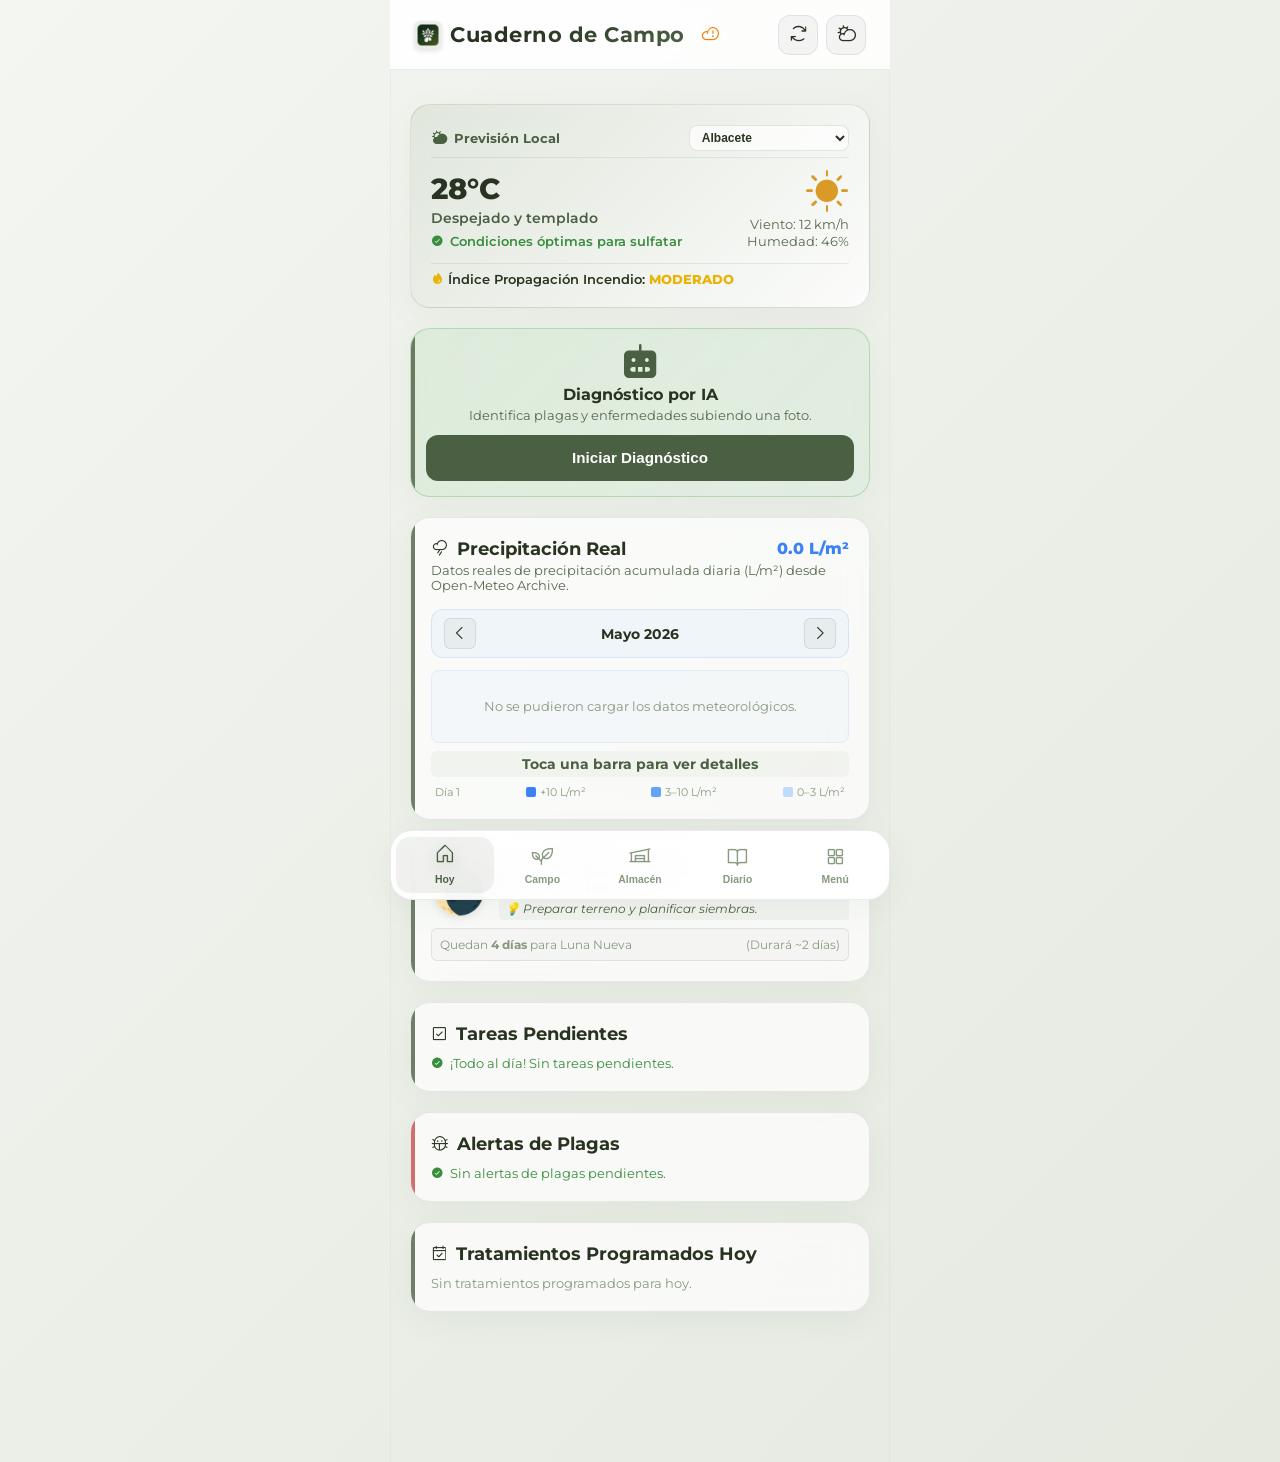
==== index.html @ f7cf569d "Fix QR code generation (offline-capable via QRious)" ====
<!DOCTYPE html>
<html lang="es">
<head>
    <meta charset="UTF-8">
    <meta name="viewport" content="width=device-width, initial-scale=1.0, maximum-scale=1.0, user-scalable=no">
    <title>Cuaderno de Campo Digital</title>
    
    <!-- PWA Config -->
    <link rel="manifest" href="./manifest.json">
    <meta name="theme-color" content="#121612">
    
    <!-- Google Fonts: Montserrat -->
    <link rel="preconnect" href="https://fonts.googleapis.com">
    <link rel="preconnect" href="https://fonts.gstatic.com" crossorigin>
    <link href="https://fonts.googleapis.com/css2?family=Montserrat:wght@400;500;600;700;800&display=swap" rel="stylesheet">
    
    <!-- Apple Web App Support -->
    <meta name="apple-mobile-web-app-capable" content="yes">
    <meta name="apple-mobile-web-app-status-bar-style" content="black-translucent">
    <meta name="apple-mobile-web-app-title" content="CampoDigital">
    <link rel="apple-touch-icon" href="./icon-512.png">

    <!-- Phosphor Icons (Local) -->
    <link rel="stylesheet" href="phosphor-regular.css">
    <link rel="stylesheet" href="phosphor-fill.css">
    
    <!-- Leaflet Maps -->
    <link rel="stylesheet" href="https://unpkg.com/leaflet@1.9.4/dist/leaflet.css" integrity="sha256-p4NxAoJBhIIN+hmNHrzRCf9tD/miZyoHS5obTRR9BMY=" crossorigin=""/>
    <script src="https://unpkg.com/leaflet@1.9.4/dist/leaflet.js" integrity="sha256-20nQCchB9co0qIjJZRGuk2/Z9VM+kNiyxNV1lvTlZBo=" crossorigin=""></script>
    
    <!-- QRious.js (Local & Offline support) -->
    <script src="./qrious.min.js"></script>

    <!-- Stylesheet -->
    <link rel="stylesheet" href="styles.css?v=22">
</head>
<body>

    <div class="app-container">
        
        <!-- Header -->
        <header class="app-header">
            <div style="display: flex; align-items: center; gap: 8px;">
                <img src="icon-512.png" alt="Logo" style="width: 28px; height: 28px; border-radius: 6px; object-fit: cover; box-shadow: 0 2px 4px rgba(0,0,0,0.1);">
                <span class="header-title">Cuaderno de Campo</span>
                <span id="cloud-sync-status" class="cloud-sync-status" title="Sincronización en la nube">
                    <i class="ph ph-cloud-slash"></i>
                </span>
            </div>
            <div style="display: flex; gap: 8px;">
                <button class="header-btn" onclick="forceReloadApp()" title="Forzar Recarga de App">
                    <i class="ph ph-arrows-clockwise" style="font-size: 1.3rem;"></i>
                </button>
                <button class="header-btn" onclick="syncData()" title="Sincronizar y Clima">
                    <i class="ph ph-cloud-sun" style="font-size: 1.3rem;"></i>
                </button>
            </div>
        </header>

        <!-- Main UI Wrapper -->
        <div class="app-ui">
            
            <!-- Toast notification -->
            <div id="toast" class="toast">
                <i class="ph-fill ph-info"></i>
                <span id="toast-text">Mensaje de notificación</span>
            </div>

            <!-- VIEW: ALMACÉN (Inventario) -->
            <section id="view-almacen" class="view-content">
                <div class="tab-selector" style="margin-bottom: 15px;">
                    <button class="tab-btn active" id="tab-productos-btn" onclick="toggleAlmacenTab('productos')">PRODUCTOS</button>
                    <button class="tab-btn" id="tab-maquinaria-btn" onclick="toggleAlmacenTab('maquinaria')"><i class="ph ph-tractor" style="vertical-align: middle; margin-right: 4px;"></i>MAQUINARIA</button>
                </div>

                <div id="subview-productos">
                    <div class="search-bar">
                        <div class="input-group" style="flex: 1; margin: 0;">
                            <input type="text" id="almacen-search" class="form-input" placeholder="Buscar producto..." oninput="renderAlmacen()">
                        </div>
                        <button class="btn" style="width: 48px; height: 48px; padding: 0; border-radius: var(--radius-sm);" onclick="openAddProductModal()" title="Añadir Producto">
                            <i class="ph ph-plus" style="font-size: 1.4rem;"></i>
                        </button>
                    </div>

                    <div id="almacen-list" class="item-grid">
                        <!-- Se inyecta por JS -->
                    </div>
                </div>

                <div id="subview-maquinaria" class="hidden">
                    <div style="display: flex; justify-content: space-between; align-items: center; margin-bottom: 15px;">
                        <span class="card-title" style="margin:0;"><i class="ph ph-tractor"></i> Parque de Maquinaria</span>
                        <button class="btn" style="width: auto; padding: 6px 12px; font-size: 0.75rem; border-radius: 8px;" onclick="openAddMaquinariaModal()">
                            <i class="ph ph-plus"></i> Añadir Máquina
                        </button>
                    </div>
                    <div id="maquinaria-list" class="item-grid" style="gap: 12px;">
                        <!-- Se inyecta por JS -->
                    </div>
                </div>
            </section>

            <!-- VIEW: CAMPO (Huerto y Olivar por Parcelas) -->
            <section id="view-campo" class="view-content hidden">
                <div class="tab-selector">
                    <button class="tab-btn active" id="tab-huerto-btn" onclick="toggleCultivoTab('huerto')">HUERTO</button>
                    <button class="tab-btn" id="tab-olivar-btn" onclick="toggleCultivoTab('olivar')">OLIVAR</button>
                    <button class="tab-btn" id="tab-stats-btn" onclick="toggleCultivoTab('stats')"><i class="ph ph-chart-bar" style="vertical-align: middle; margin-right: 4px;"></i>ESTADÍSTICAS</button>
                </div>

                <!-- HUERTO SUB-VIEW -->
                <div id="subview-huerto">
                    <div class="input-group">
                        <label class="input-label" for="huerto-parcela-select">Selecciona Parcela</label>
                        <div style="display: flex; gap: 8px;">
                            <select id="huerto-parcela-select" class="form-select" onchange="changeHuertoParcela()" style="flex: 1;">
                                <!-- Parcelas de Huerto inyectadas -->
                            </select>
                            <button class="btn" style="width: 44px; height: 44px; padding: 0; border-radius: var(--radius-sm);" onclick="openAddParcelModal('huerto')" title="Nueva Parcela"><i class="ph ph-plus"></i></button>
                        </div>
                    </div>

                    <!-- Plazo de Seguridad -->
                    <div id="huerto-safety-alert" class="safety-alert safe">
                        <i class="ph-fill ph-check-circle"></i>
                        <span>Sin tratamientos activos. Seguro cosechar.</span>
                    </div>

                    <!-- Registro de Plantaciones -->
                    <div class="card">
                        <div style="display: flex; justify-content: space-between; align-items: center; margin-bottom: 10px;">
                            <span class="card-title" style="margin: 0;"><i class="ph ph-flower"></i> Plantas / Cultivos</span>
                            <button class="btn" style="width: auto; padding: 6px 12px; font-size: 0.75rem; border-radius: 8px;" onclick="openAddPlantingModal()">Añadir Cultivo</button>
                        </div>
                        <div id="huerto-plantings-list" class="item-grid" style="gap: 8px;">
                            <!-- Plantaciones inyectadas -->
                        </div>
                    </div>

                    <!-- Tareas del Huerto -->
                    <div class="card">
                        <span class="card-title"><i class="ph ph-check-square"></i> Tareas de la Parcela</span>
                        <form onsubmit="addTask(event, 'huerto')" style="display: flex; gap: 8px; margin-bottom: 12px; align-items: center;">
                            <input type="text" id="huerto-task-input" class="form-input" style="flex: 2;" placeholder="Nueva tarea..." required>
                            <input type="number" id="huerto-task-hours" class="form-input" style="flex: 1;" placeholder="Horas" min="0" step="0.5">
                            <button type="submit" class="btn" style="width: 44px; height: 44px; padding: 0;"><i class="ph ph-plus"></i></button>
                        </form>
                        <div id="huerto-task-list" class="item-grid" style="gap: 8px;">
                            <!-- Tareas inyectadas -->
                        </div>
                    </div>

                    <!-- Contadores Dinámicos de Cosecha -->
                    <div class="card" id="huerto-harvest-container">
                        <!-- Inyectado por JS -->
                    </div>

                    <!-- Historial de Cosechas (Huerto) -->
                    <div class="card">
                        <span class="card-title"><i class="ph ph-list-bullets"></i> Historial de Cosechas</span>
                        <div id="huerto-harvest-list" class="item-grid" style="margin-top: 10px;">
                            <!-- Histórico de cosechas inyectado -->
                        </div>
                    </div>

                    <!-- Historial de Tratamientos -->
                    <div class="card">
                        <div style="display: flex; justify-content: space-between; align-items: center; margin-bottom: 10px;">
                            <span class="card-title" style="margin: 0;"><i class="ph ph-syringe"></i> Tratamientos</span>
                            <button class="btn" style="width: auto; padding: 6px 12px; font-size: 0.75rem; border-radius: 8px;" onclick="openApplyTreatmentModal('huerto')">Aplicar</button>
                        </div>
                        <div id="huerto-treatments-list" class="item-grid">
                            <!-- Tratamientos inyectados -->
                        </div>
                    </div>

                    <!-- Riego -->
                    <div class="card">
                        <div id="huerto-riego-container">
                            <!-- Inyectado por JS -->
                        </div>
                    </div>

                    <!-- Fertilización -->
                    <div class="card">
                        <div id="huerto-fertilizacion-container">
                            <!-- Inyectado por JS -->
                        </div>
                    </div>

                    <!-- Alertas de Plagas -->
                    <div class="card">
                        <div id="huerto-plagas-container">
                            <!-- Inyectado por JS -->
                        </div>
                    </div>
                </div>

                <!-- OLIVAR SUB-VIEW -->
                <div id="subview-olivar" class="hidden">
                    <div class="input-group">
                        <label class="input-label" for="olivar-parcela-select">Selecciona Finca/Parcela</label>
                        <div style="display: flex; gap: 8px;">
                            <select id="olivar-parcela-select" class="form-select" onchange="changeOlivarParcela()" style="flex: 1;">
                                <!-- Parcelas de Olivar inyectadas -->
                            </select>
                            <button class="btn" style="width: 44px; height: 44px; padding: 0; border-radius: var(--radius-sm);" onclick="openAddParcelModal('olivar')" title="Nueva Finca"><i class="ph ph-plus"></i></button>
                        </div>
                    </div>

                    <!-- Plazo de Seguridad -->
                    <div id="olivar-safety-alert" class="safety-alert safe">
                        <i class="ph-fill ph-check-circle"></i>
                        <span>Finca segura para recogida.</span>
                    </div>

                    <!-- Tareas del Olivar -->
                    <div class="card">
                        <span class="card-title"><i class="ph ph-check-square"></i> Tareas de la Finca</span>
                        <form onsubmit="addTask(event, 'olivar')" style="display: flex; gap: 8px; margin-bottom: 12px; align-items: center;">
                            <input type="text" id="olivar-task-input" class="form-input" style="flex: 2;" placeholder="Nueva tarea..." required>
                            <input type="number" id="olivar-task-hours" class="form-input" style="flex: 1;" placeholder="Horas" min="0" step="0.5">
                            <button type="submit" class="btn" style="width: 44px; height: 44px; padding: 0;"><i class="ph ph-plus"></i></button>
                        </form>
                        <div id="olivar-task-list" class="item-grid" style="gap: 8px;">
                            <!-- Tareas inyectadas -->
                        </div>
                    </div>

                    <!-- Cosecha de Aceituna (Rendimiento graso) -->
                    <div class="card gold-accent">
                        <span class="card-title" style="color: var(--secondary);"><i class="ph ph-drop"></i> Cosecha de Aceituna</span>
                        <form onsubmit="saveOliveHarvest(event)">
                            <div class="inline-fields">
                                <div class="input-group">
                                    <label class="input-label">Kg Aceituna</label>
                                    <input type="number" id="harvest-olive-kg" class="form-input" placeholder="Ej: 1200" required step="any">
                                </div>
                                <div class="input-group">
                                    <label class="input-label">Rendimiento (%)</label>
                                    <input type="number" id="harvest-olive-yield" class="form-input" placeholder="Ej: 21.5" required step="any">
                                </div>
                            </div>
                            <div class="info-box" style="background: rgba(230, 194, 98, 0.08); border-color: rgba(230, 194, 98, 0.2); color: var(--secondary); display: none;" id="olive-oil-result-box">
                                <i class="ph-fill ph-info"></i>
                                <span>Aceite estimado: <strong id="olive-oil-val">0</strong> L</span>
                            </div>
                            <button type="submit" class="btn" style="background: var(--secondary); color: var(--bg-main);"><i class="ph ph-floppy-disk"></i> Registrar Cosecha</button>
                        </form>

                        <div id="olivar-harvest-list" class="item-grid" style="margin-top: 15px; border-top: 1px solid var(--border-color); padding-top: 10px;">
                            <!-- Histórico de cosechas de aceituna -->
                        </div>
                    </div>

                    <!-- Historial de Tratamientos -->
                    <div class="card">
                        <div style="display: flex; justify-content: space-between; align-items: center; margin-bottom: 10px;">
                            <span class="card-title" style="margin: 0;"><i class="ph ph-syringe"></i> Tratamientos</span>
                            <button class="btn" style="width: auto; padding: 6px 12px; font-size: 0.75rem; border-radius: 8px;" onclick="openApplyTreatmentModal('olivar')">Aplicar</button>
                        </div>
                        <div id="olivar-treatments-list" class="item-grid">
                            <!-- Tratamientos inyectados -->
                        </div>
                    </div>

                    <!-- Riego -->
                    <div class="card">
                        <div id="olivar-riego-container">
                            <!-- Inyectado por JS -->
                        </div>
                    </div>

                    <!-- Fertilización -->
                    <div class="card">
                        <div id="olivar-fertilizacion-container">
                            <!-- Inyectado por JS -->
                        </div>
                    </div>

                    <!-- Alertas de Plagas -->
                    <div class="card">
                        <div id="olivar-plagas-container">
                            <!-- Inyectado por JS -->
                        </div>
                    </div>
                </div>

                <!-- STATS SUB-VIEW -->
                <div id="subview-stats" class="hidden">
                    <div class="card">
                        <span class="card-title"><i class="ph ph-chart-bar"></i> Rendimiento de Cultivos</span>
                        <p class="card-subtitle">Ranking de plantas y variedades más productivas ordenadas por cantidad de producción.</p>
                        
                        <div id="stats-ranking-list" style="display: flex; flex-direction: column; gap: 12px; margin-top: 15px;">
                            <!-- Inyectado por JS -->
                        </div>
                    </div>
                </div>
            </section>

            <!-- VIEW: MAPA INTERACTIVO (LEAFLET) -->
            <section id="view-croquis" class="view-content hidden">
                <div class="card" style="display: flex; flex-direction: column; height: 100%;">
                    <span class="card-title"><i class="ph ph-map-trifold"></i> Mapa de Parcelas</span>
                    <p class="card-subtitle">Visualiza y dibuja los límites de tus parcelas sobre el satélite.</p>

                    <div class="input-group" style="margin-bottom: 12px;">
                        <label class="input-label" for="map-parcela-select">Selecciona Parcela para centrar</label>
                        <select id="map-parcela-select" class="form-select" onchange="centerMapOnParcel()">
                            <!-- Inyectado por JS -->
                        </select>
                    </div>

                    <div id="map-container" style="flex: 1; min-height: 400px; border-radius: var(--radius-md); border: 1px solid var(--border-color); overflow: hidden; position: relative;">
                        <!-- El mapa de Leaflet se inicializa aquí -->
                    </div>
                    
                    <div style="display: flex; gap: 8px; margin-top: 15px;">
                        <button class="btn btn-secondary" style="flex: 1; font-size: 0.8rem;" onclick="startDrawingPolygon()"><i class="ph ph-bounding-box"></i> Dibujar Polígono</button>
                        <button class="btn btn-danger" style="flex: 1; font-size: 0.8rem;" onclick="clearCurrentPolygon()"><i class="ph ph-eraser"></i> Borrar</button>
                    </div>
                    <button class="btn" style="margin-top: 8px;" onclick="saveMapPolygon()"><i class="ph ph-floppy-disk"></i> Guardar Mapa</button>
                </div>
            </section>

            <!-- VIEW: CALCULADORA DE MEZCLA -->
            <section id="view-calculadora" class="view-content hidden">
                <div class="card">
                    <span class="card-title"><i class="ph ph-calculator"></i> Calculadora de Dosis</span>
                    <p class="card-subtitle">Calcula el fitosanitario o abono a disolver según la capacidad de tu cuba/mochila.</p>

                    <!-- Preselección Cuba/Mochila -->
                    <div style="display: flex; gap: 8px; margin-bottom: 15px; overflow-x: auto; padding-bottom: 6px;">
                        <button class="btn btn-secondary" style="padding: 8px 12px; font-size: 0.75rem; border-radius: 8px;" onclick="setCalculatorPreset(1000)">Cuba 1000L</button>
                        <button class="btn btn-secondary" style="padding: 8px 12px; font-size: 0.75rem; border-radius: 8px;" onclick="setCalculatorPreset(800)">Cuba 800L</button>
                        <button class="btn btn-secondary" style="padding: 8px 12px; font-size: 0.75rem; border-radius: 8px;" onclick="setCalculatorPreset(100)">Depósito 100L</button>
                        <button class="btn btn-secondary" style="padding: 8px 12px; font-size: 0.75rem; border-radius: 8px;" onclick="setCalculatorPreset(15)">Mochila 15L</button>
                    </div>

                    <div class="input-group">
                        <label class="input-label" for="calc-tank-size">Capacidad del Tanque / Mochila (Litros)</label>
                        <input type="number" id="calc-tank-size" class="form-input" placeholder="Ej: 15" oninput="calculateDosage()" step="any">
                    </div>

                    <div class="inline-fields">
                        <div class="input-group" style="flex: 2;">
                            <label class="input-label" for="calc-dose-val">Dosis de Fabricante</label>
                            <input type="number" id="calc-dose-val" class="form-input" placeholder="Ej: 2.5" oninput="calculateDosage()" step="any">
                        </div>
                        <div class="input-group" style="flex: 1.5;">
                            <label class="input-label" for="calc-dose-unit">Unidad</label>
                            <select id="calc-dose-unit" class="form-select" onchange="calculateDosage()">
                                <option value="ml/L">ml/Litro</option>
                                <option value="g/L">g/Litro</option>
                                <option value="ml/100L">ml/100 Litros</option>
                                <option value="g/100L">g/100 Litros</option>
                            </select>
                        </div>
                    </div>

                    <!-- Resultado Final -->
                    <div style="background: rgba(143, 167, 107, 0.1); border: 1px solid var(--primary); border-radius: var(--radius-sm); padding: 1.25rem; text-align: center; margin-top: 15px;">
                        <span style="font-size: 0.8rem; font-weight: 700; color: var(--primary-light); text-transform: uppercase; letter-spacing: 0.5px;">Cantidad a Añadir</span>
                        <div style="font-size: 2.2rem; font-weight: 850; color: var(--text-primary); margin-top: 5px;" id="calc-result">
                            0.00
                        </div>
                    </div>
                </div>
            </section>

            <!-- VIEW: DIARIO / BITÁCORA -->
            <section id="view-diario" class="view-content hidden">
                <div class="card">
                    <span class="card-title"><i class="ph ph-book-open"></i> Bitácora de Campo</span>
                    <p class="card-subtitle">Anotaciones rápidas y alertas visuales con fotos sobre plagas y eventos.</p>

                    <form onsubmit="saveJournalEntry(event)">
                        <div class="input-group">
                            <label class="input-label" for="journal-text-input">Observación / Nota</label>
                            <textarea id="journal-text-input" class="form-textarea" placeholder="Escribe lo que has detectado o hecho hoy..." required></textarea>
                        </div>

                        <!-- Carga de Imagen Real -->
                        <div class="image-upload-btn" id="photo-upload-trigger" onclick="document.getElementById('real-photo-input').click()">
                            <i class="ph ph-camera"></i>
                            <span id="photo-upload-text">Tomar o subir foto</span>
                        </div>
                        <input type="file" id="real-photo-input" accept="image/*" capture="environment" style="display: none;" onchange="handleRealPhotoUpload(event)">
                        <div id="photo-preview-container" class="journal-photo-placeholder hidden" style="height: 120px; margin-bottom: 12px;">
                            <img id="photo-preview-img" src="" alt="Vista previa">
                        </div>

                        <button type="submit" class="btn"><i class="ph ph-floppy-disk"></i> Guardar Nota</button>
                    </form>
                </div>

                <div id="journal-list">
                    <!-- Notas inyectadas -->
                </div>
            </section>

            <!-- VIEW: HOY (Pantalla de inicio) -->
            <section id="view-hoy" class="view-content">
                <!-- Weather Widget -->
                <div class="weather-widget" id="weather-widget" style="flex-direction: column; align-items: stretch; gap: 10px; margin-bottom: 1.25rem;">
                    <div style="display: flex; justify-content: space-between; align-items: center; border-bottom: 1px solid rgba(75, 96, 67, 0.1); padding-bottom: 6px; margin-bottom: 2px;">
                        <span style="font-size: 0.8rem; font-weight: 700; color: var(--primary); display: flex; align-items: center; gap: 6px;">
                            <i class="ph-fill ph-cloud-sun" style="font-size: 1.1rem;"></i> Previsión Local
                        </span>
                        <select id="weather-location-select" onchange="changeWeatherLocation()" style="background: rgba(255,255,255,0.7); border: 1px solid rgba(75, 96, 67, 0.15); border-radius: 8px; font-size: 0.75rem; padding: 4px 8px; color: var(--text-primary); font-weight: 700; outline: none; cursor: pointer;">
                            <option value="albacete">Albacete</option>
                            <option value="fuensanta">Fuensanta (Albacete)</option>
                        </select>
                    </div>
                    <div style="display: flex; justify-content: space-between; align-items: center;">
                        <div class="weather-info">
                            <span class="weather-temp" id="weather-temp">24°C</span>
                            <span class="weather-status" id="weather-status">Despejado, sin viento</span>
                            <span class="weather-advice" id="weather-advice">
                                <i class="ph-fill ph-check-circle"></i> Condiciones óptimas para sulfatar
                            </span>
                        </div>
                        <div class="weather-details">
                            <i class="ph-fill ph-sun weather-icon-lg" id="weather-icon"></i>
                            <span id="weather-wind">Viento: 5 km/h</span>
                            <span id="weather-humidity">Humedad: 40%</span>
                        </div>
                    </div>
                    
                    <!-- Alertas y Propagación de Incendios -->
                    <div id="weather-alerts-container" style="display: flex; flex-direction: column; gap: 6px; margin-top: 4px; border-top: 1px solid rgba(75, 96, 67, 0.1); padding-top: 8px;">
                        <span id="weather-fire-index" style="font-size: 0.8rem; font-weight: 600; display: flex; align-items: center; gap: 4px;">
                            <i class="ph-fill ph-fire" id="fire-icon"></i> Índice Propagación Incendio: <span id="fire-index-text" style="font-weight: 800;">-</span>
                        </span>
                        <span id="weather-extreme-alerts" style="font-size: 0.8rem; font-weight: 600; display: none; align-items: center; gap: 4px; color: var(--danger);">
                            <i class="ph-fill ph-warning-octagon"></i> <span id="weather-extreme-text"></span>
                        </span>
                    </div>
                </div>

                <!-- Botón IA (Diagnóstico de plagas) -->
                <div class="card" style="background: linear-gradient(135deg, rgba(76, 175, 80, 0.1), rgba(34, 197, 94, 0.05)); border-color: rgba(76, 175, 80, 0.3); text-align: center; padding: 15px;">
                    <i class="ph-fill ph-robot" style="font-size: 2.5rem; color: var(--primary); margin-bottom: 8px;"></i>
                    <h3 style="font-size: 1rem; color: var(--text-primary); margin-bottom: 4px;">Diagnóstico por IA</h3>
                    <p style="font-size: 0.8rem; color: var(--text-secondary); margin-bottom: 12px;">Identifica plagas y enfermedades subiendo una foto.</p>
                    <button class="btn" style="width: 100%;" onclick="openModal('modal-ai-diagnosis')">Iniciar Diagnóstico</button>
                </div>

                <!-- Lluvia / Clima -->
                <div class="card" id="hoy-lluvia-card">
                    <div style="display: flex; justify-content: space-between; align-items: center; margin-bottom: 4px;">
                        <span class="card-title" style="margin: 0;"><i class="ph ph-cloud-rain"></i> Precipitación Real</span>
                        <span id="rainfall-total" style="font-size: 1rem; font-weight: 800; color: #3b82f6;">0.0 L/m²</span>
                    </div>
                    <p class="card-subtitle">Datos reales de precipitación acumulada diaria (L/m²) desde Open-Meteo Archive.</p>

                    <!-- Month navigation -->
                    <div style="display: flex; justify-content: space-between; align-items: center; background: rgba(59,130,246,0.05); border: 1px solid rgba(59,130,246,0.15); border-radius: var(--radius-sm); padding: 8px 12px; margin-bottom: 12px;">
                        <button class="btn btn-secondary" style="width: auto; padding: 6px; border-radius: 6px; margin: 0;" onclick="prevRainfallMonth()">
                            <i class="ph ph-caret-left" style="font-size: 1.1rem;"></i>
                        </button>
                        <span id="rainfall-month-label" style="font-size: 0.9rem; font-weight: 700; color: var(--text-primary);">Mayo 2026</span>
                        <button class="btn btn-secondary" style="width: auto; padding: 6px; border-radius: 6px; margin: 0;" onclick="nextRainfallMonth()">
                            <i class="ph ph-caret-right" style="font-size: 1.1rem;"></i>
                        </button>
                    </div>

                    <!-- Chart -->
                    <div id="rainfall-chart" style="width: 100%; overflow: hidden; border-radius: 8px; background: rgba(59,130,246,0.03); border: 1px solid rgba(59,130,246,0.1); padding: 8px;">
                        <!-- SVG Inyectado por JS -->
                    </div>
                    <div id="rainfall-selected-day" style="text-align: center; font-weight: bold; margin-top: 8px; margin-bottom: 8px; color: var(--primary); font-size: 0.9rem; background: rgba(75, 96, 67, 0.05); padding: 4px; border-radius: 6px;">
                        Toca una barra para ver detalles
                    </div>
                    <div style="display: flex; justify-content: space-between; font-size: 0.7rem; color: var(--text-muted); margin-top: 4px; padding: 0 4px;">
                        <span>Día 1</span>
                        <span style="display: flex; align-items: center; gap: 4px;"><span style="width:10px; height:10px; background:#3b82f6; border-radius:2px; display:inline-block;"></span>+10 L/m²</span>
                        <span style="display: flex; align-items: center; gap: 4px;"><span style="width:10px; height:10px; background:#60a5fa; border-radius:2px; display:inline-block;"></span>3–10 L/m²</span>
                        <span style="display: flex; align-items: center; gap: 4px;"><span style="width:10px; height:10px; background:#bfdbfe; border-radius:2px; display:inline-block;"></span>0–3 L/m²</span>
                    </div>
                </div>

                <!-- Fase Lunar -->
                <div class="card">
                    <div id="lunar-widget">
                        <!-- Inyectado por JS -->
                    </div>
                </div>

                <!-- Tareas Pendientes -->
                <div class="card">
                    <span class="card-title"><i class="ph ph-check-square"></i> Tareas Pendientes</span>
                    <div id="hoy-tareas-list" style="margin-top: 8px;">
                        <!-- Inyectado por JS -->
                    </div>
                </div>

                <!-- Alertas de Plagas Activas -->
                <div class="card danger-accent">
                    <span class="card-title"><i class="ph ph-bug"></i> Alertas de Plagas</span>
                    <div id="hoy-alertas-list" style="margin-top: 8px;">
                        <!-- Inyectado por JS -->
                    </div>
                </div>

                <!-- Tratamientos de Hoy -->
                <div class="card">
                    <span class="card-title"><i class="ph ph-calendar-check"></i> Tratamientos Programados Hoy</span>
                    <div id="hoy-calendario-list" style="margin-top: 8px;">
                        <!-- Inyectado por JS -->
                    </div>
                </div>

            </section>

            <!-- VIEW: DATOS (Economía + Estadísticas + Lluvia) -->
            <section id="view-datos" class="view-content hidden">
                <!-- Sub-tabs -->
                <div class="tab-selector" style="margin-bottom: 1rem;">
                    <button class="tab-btn active" id="datos-tab-economia" onclick="switchDatosTab('economia')">💰 Economía</button>
                    <button class="tab-btn" id="datos-tab-estadisticas" onclick="switchDatosTab('estadisticas')">📊 Estadísticas</button>
                </div>

                <!-- SUB-VIEW: ECONOMÍA -->
                <div id="datos-view-economia">
                    <!-- Tarjetas financieras -->
                    <div class="finance-summary">
                        <div class="finance-card">
                            <div class="finance-label">Gastos (Productos)</div>
                            <div class="finance-value expense" id="fin-expenses">0.00 €</div>
                        </div>
                        <div class="finance-card">
                            <div class="finance-label">Ingresos Cosechas</div>
                            <div class="finance-value income" id="fin-income">0.00 €</div>
                        </div>
                    </div>
                    <div class="finance-card" style="width: 100%; margin-bottom: 1.25rem; display: flex; justify-content: space-between; align-items: center; padding: 1.2rem 1.5rem;">
                        <div class="finance-label" style="margin: 0; text-align: left;">Balance Neto Estimado</div>
                        <div class="finance-value balance" id="fin-balance" style="font-size: 1.5rem;">0.00 €</div>
                    </div>

                    <!-- Coste por unidad -->
                    <div class="card">
                        <span class="card-title"><i class="ph ph-currency-eur"></i> Coste por Unidad Producida</span>
                        <p class="card-subtitle">Coste estimado de tratamientos dividido entre la producción total.</p>
                        <div id="cost-per-unit-list" style="margin-top: 10px;">
                            <!-- Inyectado por JS -->
                        </div>
                    </div>

                    <!-- Exportar PDF -->
                    <div class="card">
                        <span class="card-title"><i class="ph ph-file-pdf"></i> Exportar Informe</span>
                        <p class="card-subtitle">Genera un PDF con el resumen del almacén, balance económico y últimas anotaciones del diario.</p>
                        <button class="btn" onclick="exportToPDF()" style="margin-top: 8px;"><i class="ph ph-printer"></i> Exportar PDF</button>
                    </div>

                    <!-- Ajustes de Empresa -->
                    <div class="card">
                        <span class="card-title"><i class="ph ph-buildings"></i> Ajustes de Empresa</span>
                        <div class="input-group" style="margin-top: 10px;">
                            <label class="input-label" for="global-labor-cost">Coste de Mano de Obra (€/Hora)</label>
                            <input type="number" id="global-labor-cost" class="form-input" value="10" step="0.5" min="0" onchange="updateGlobalSettings()">
                        </div>
                    </div>

                    <!-- Sincronización Local y Seguridad -->
                    <div class="card">
                        <span class="card-title"><i class="ph ph-arrows-clockwise"></i> Sincronización y Seguridad</span>
                        <p class="card-subtitle">Tus datos se guardan solos en la nube y en tu almacenamiento local.</p>
                        <div id="sync-container" class="sync-panel" style="margin-bottom: 15px;">
                            <!-- Se inyecta dinámicamente por JS (updateSyncUI) -->
                        </div>
                        <div class="persistence-section" id="persistence-container" style="margin-top: 15px; border-top: 1px solid var(--border-color); padding-top: 15px;">
                            <!-- Se inyecta dinámicamente por JS -->
                        </div>
                        <div style="margin-top: 15px; border-top: 1px solid var(--border-color); padding-top: 15px;">
                            <span class="card-title" style="font-size: 0.9rem; margin-bottom: 5px;"><i class="ph ph-floppy-disk"></i> Copia de Seguridad Manual</span>
                            <div class="backup-section">
                                <button class="btn btn-secondary" onclick="exportData()"><i class="ph ph-download-simple"></i> Exportar</button>
                                <button class="btn btn-secondary" onclick="document.getElementById('import-file-input').click()"><i class="ph ph-upload-simple"></i> Importar</button>
                            </div>
                            <input type="file" id="import-file-input" style="display: none;" onchange="importData(event)" accept=".json">
                            <button class="btn btn-danger" style="margin-top: 15px; width: 100%;" onclick="resetAppData()"><i class="ph ph-trash"></i> Restablecer Aplicación</button>
                        </div>
                    </div>
                </div>

                <!-- SUB-VIEW: ESTADÍSTICAS -->
                <div id="datos-view-estadisticas" class="hidden">
                    <div class="card">
                        <span class="card-title"><i class="ph ph-chart-bar"></i> Rendimiento de Cultivos</span>
                        <p class="card-subtitle">Ranking por producción total. Con comparativa interanual si hay datos de varios años.</p>
                        <div id="stats-ranking-list" style="display: flex; flex-direction: column; gap: 12px; margin-top: 15px;">
                            <!-- Inyectado por JS -->
                        </div>
                    </div>
                </div>

                <!-- SUB-VIEW: LLUVIA MOVED TO HOY -->
            </section>

            <!-- VIEW: CALENDARIO DE TRATAMIENTOS -->
            <section id="view-calendario" class="view-content hidden">
                <div class="card" style="padding: 15px;">
                    <div style="display: flex; justify-content: space-between; align-items: center; margin-bottom: 12px;">
                        <span class="card-title" style="margin: 0;"><i class="ph ph-calendar"></i> Calendario de Tratamientos</span>
                        <button class="btn" style="width: auto; padding: 6px 12px; font-size: 0.75rem; border-radius: 8px;" onclick="openCalendarScheduleModal()">
                            <i class="ph ph-plus"></i> Programar
                        </button>
                    </div>
                    
                    <!-- Month Selector -->
                    <div style="display: flex; justify-content: space-between; align-items: center; background: rgba(255,255,255,0.03); border: 1px solid var(--border-color); border-radius: var(--radius-sm); padding: 8px 12px; margin-bottom: 12px;">
                        <button class="btn btn-secondary" style="width: auto; padding: 6px; border-radius: 6px; display: flex; align-items: center; justify-content: center; margin: 0;" onclick="prevMonth()">
                            <i class="ph ph-caret-left" style="font-size: 1.1rem;"></i>
                        </button>
                        <span id="calendar-month-year" style="font-size: 0.95rem; font-weight: 700; color: var(--text-primary);">Mayo 2026</span>
                        <button class="btn btn-secondary" style="width: auto; padding: 6px; border-radius: 6px; display: flex; align-items: center; justify-content: center; margin: 0;" onclick="nextMonth()">
                            <i class="ph ph-caret-right" style="font-size: 1.1rem;"></i>
                        </button>
                    </div>

                    <!-- Color Legend -->
                    <div style="display: flex; gap: 15px; justify-content: center; margin-bottom: 12px; font-size: 0.75rem; font-weight: 700;">
                        <div style="display: flex; align-items: center; gap: 5px;">
                            <div style="width: 10px; height: 10px; border-radius: 50%; background: #eab308; border: 1px solid rgba(255,255,255,0.1);"></div>
                            <span>Huerto (Amarillo)</span>
                        </div>
                        <div style="display: flex; align-items: center; gap: 5px;">
                            <div style="width: 10px; height: 10px; border-radius: 50%; background: #22c55e; border: 1px solid rgba(255,255,255,0.1);"></div>
                            <span>Olivar (Verde)</span>
                        </div>
                    </div>

                    <!-- Calendar Grid -->
                    <div id="calendar-container">
                        <!-- Inyectado dinámicamente por JS -->
                    </div>
                </div>

                <!-- Day details card -->
                <div class="card" id="calendar-day-details-card" style="margin-top: 15px; padding: 15px;">
                    <span class="card-title" id="calendar-selected-day-title" style="font-size: 0.9rem; display: block; border-bottom: 1px solid var(--border-color); padding-bottom: 8px; margin-bottom: 10px;"><i class="ph ph-list-bullets"></i> Tratamientos del Día</span>
                    <div id="calendar-day-treatments-list">
                        <!-- Lista de tratamientos inyectados -->
                    </div>
                </div>
            </section>

        </div> <!-- End app-ui -->

        <!-- Bottom Tab Bar -->
        <nav class="bottom-nav">
            <button class="nav-item active" onclick="switchView('hoy')" id="nav-hoy">
                <i class="ph ph-house"></i>
                <span>Hoy</span>
            </button>
            <button class="nav-item" onclick="switchView('campo')" id="nav-campo">
                <i class="ph ph-plant"></i>
                <span>Campo</span>
            </button>
            <button class="nav-item" onclick="switchView('almacen')" id="nav-almacen">
                <i class="ph ph-warehouse"></i>
                <span>Almacén</span>
            </button>
            <button class="nav-item" onclick="switchView('diario')" id="nav-diario">
                <i class="ph ph-book-open"></i>
                <span>Diario</span>
            </button>
            <button class="nav-item" onclick="toggleMainMenu()" id="nav-menu">
                <i class="ph ph-squares-four"></i>
                <span>Menú</span>
            </button>
        </nav>

        <!-- MAIN MENU OVERLAY -->
        <div id="main-menu-overlay" class="action-sheet-overlay" onclick="toggleMainMenu()">
            <div class="main-menu-grid" onclick="event.stopPropagation()">
                <div style="display: flex; justify-content: space-between; align-items: center; margin-bottom: 20px;">
                    <span style="font-size: 1.2rem; font-weight: 700; color: var(--text-primary);">Herramientas</span>
                    <button class="close-sheet" onclick="toggleMainMenu()"><i class="ph ph-x"></i></button>
                </div>
                <div class="item-grid" style="grid-template-columns: 1fr 1fr; gap: 15px;">
                    <div class="grid-item" onclick="toggleMainMenu(); switchView('croquis');">
                        <i class="ph ph-grid-four"></i>
                        <span>Croquis</span>
                    </div>
                    <div class="grid-item" onclick="toggleMainMenu(); switchView('calculadora');">
                        <i class="ph ph-calculator"></i>
                        <span>Cálculo</span>
                    </div>
                    <div class="grid-item" onclick="toggleMainMenu(); switchView('calendario');">
                        <i class="ph ph-calendar"></i>
                        <span>Calendario</span>
                    </div>
                    <div class="grid-item" onclick="toggleMainMenu(); switchView('datos');">
                        <i class="ph ph-chart-bar"></i>
                        <span>Datos y Ajustes</span>
                    </div>
                    <div class="grid-item" style="grid-column: span 2; background: rgba(59,130,246,0.1); border-color: rgba(59,130,246,0.2);" onclick="toggleMainMenu(); openModal('modal-report-config');">
                        <i class="ph ph-file-pdf" style="color: #3b82f6;"></i>
                        <span style="color: #3b82f6; font-weight: bold;">Generar Informe PDF</span>
                    </div>
                </div>
            </div>
        </div>

        <!-- MODAL: ADD RIEGO -->
        <div id="modal-add-riego" class="action-sheet-overlay" onclick="closeModal('modal-add-riego')">
            <div class="action-sheet" onclick="event.stopPropagation()">
                <div class="sheet-header">
                    <span class="sheet-title">Registrar Riego</span>
                    <button class="close-sheet" onclick="closeModal('modal-add-riego')"><i class="ph ph-x"></i></button>
                </div>
                <form onsubmit="saveRiego(event)">
                    <input type="hidden" id="riego-id">
                    <input type="hidden" id="riego-type">
                    <input type="hidden" id="riego-parcela">
                    <div class="input-group">
                        <label class="input-label" for="riego-method">Método</label>
                        <select id="riego-method" class="form-select">
                            <option value="Goteo">Goteo</option>
                            <option value="Aspersión">Aspersión</option>
                            <option value="Manguera">Manguera</option>
                            <option value="Inundación">Inundación</option>
                        </select>
                    </div>
                    <div class="input-group">
                        <label class="input-label" for="riego-date">Fecha</label>
                        <input type="date" id="riego-date" class="form-input" required>
                    </div>
                    <div class="inline-fields">
                        <div class="input-group">
                            <label class="input-label" for="riego-liters">Agua (L o m³)</label>
                            <input type="number" id="riego-liters" class="form-input" placeholder="Ej: 50" required>
                        </div>
                        <div class="input-group">
                            <label class="input-label" for="riego-minutes">Tiempo (Min/Horas)</label>
                            <input type="text" id="riego-minutes" class="form-input" placeholder="Ej: 45 min o 2 horas" required>
                        </div>
                    </div>
                    <div class="input-group">
                        <label class="input-label" for="riego-notes">Observaciones / Cambios</label>
                        <textarea id="riego-notes" class="form-input" placeholder="Apunta aquí si cambiaste mangueras, si el goteo falló..." rows="2"></textarea>
                    </div>
                    <button type="submit" class="btn"><i class="ph ph-drop"></i> Guardar Riego</button>
                </form>
            </div>
        </div>

        <!-- MODAL: ADD FERTILIZACION -->
        <div id="modal-add-fertilizacion" class="action-sheet-overlay" onclick="closeModal('modal-add-fertilizacion')">
            <div class="action-sheet" onclick="event.stopPropagation()">
                <div class="sheet-header">
                    <span class="sheet-title">Programar Fertilización</span>
                    <button class="close-sheet" onclick="closeModal('modal-add-fertilizacion')"><i class="ph ph-x"></i></button>
                </div>
                <form onsubmit="saveFertilizacion(event)">
                    <input type="hidden" id="fertilizacion-id">
                    <input type="hidden" id="fertilizacion-type">
                    <input type="hidden" id="fertilizacion-parcela">
                    <div class="input-group">
                        <label class="input-label" for="fertilizacion-product">Producto del Almacén</label>
                        <select id="fertilizacion-product" class="form-select" required></select>
                    </div>
                    <div class="input-group">
                        <label class="input-label" for="fertilizacion-tipo">Tipo de Abonado</label>
                        <select id="fertilizacion-tipo" class="form-select">
                            <option value="Foliar">Foliar</option>
                            <option value="Radicular">Radicular / Fertirriego</option>
                            <option value="Fondo">Abonado de Fondo</option>
                        </select>
                    </div>
                    <div class="input-group">
                        <label class="input-label" for="fertilizacion-amount">Cantidad (Kg/L)</label>
                        <input type="number" id="fertilizacion-amount" class="form-input" placeholder="Ej: 5" required step="any">
                    </div>
                    <div class="input-group">
                        <label class="input-label" for="fertilizacion-date">Fecha Programada</label>
                        <input type="date" id="fertilizacion-date" class="form-input" required>
                    </div>
                    <button type="submit" class="btn"><i class="ph ph-plant"></i> Programar</button>
                </form>
            </div>
        </div>

        <!-- MODAL: ADD PLAGA -->
        <div id="modal-add-plaga" class="action-sheet-overlay" onclick="closeModal('modal-add-plaga')">
            <div class="action-sheet" onclick="event.stopPropagation()">
                <div class="sheet-header">
                    <span class="sheet-title">Alerta de Plaga</span>
                    <button class="close-sheet" onclick="closeModal('modal-add-plaga')"><i class="ph ph-x"></i></button>
                </div>
                <form onsubmit="savePlagaAlert(event)">
                    <input type="hidden" id="plaga-id">
                    <input type="hidden" id="plaga-type">
                    <input type="hidden" id="plaga-parcela">
                    <div class="input-group">
                        <label class="input-label" for="plaga-name">Nombre de Plaga / Tarea</label>
                        <input type="text" id="plaga-name" class="form-input" placeholder="Ej: Revisar pulgón, Trampas mosca" required autocomplete="off">
                    </div>
                    <div class="input-group">
                        <label class="input-label" for="plaga-interval">Intervalo de Revisión (Días)</label>
                        <input type="number" id="plaga-interval" class="form-input" value="14" required min="1">
                    </div>
                    <button type="submit" class="btn danger-accent"><i class="ph ph-bug"></i> Crear Alerta</button>
                </form>
            </div>
        </div>

        <!-- MODAL: ADD PRODUCT -->
        <div id="modal-add-product" class="action-sheet-overlay" onclick="closeModal('modal-add-product')">
            <div class="action-sheet" onclick="event.stopPropagation()">
                <div class="sheet-header">
                    <span class="sheet-title">Agregar Producto</span>
                    <button class="close-sheet" onclick="closeModal('modal-add-product')"><i class="ph ph-x"></i></button>
                </div>
                <form onsubmit="addProduct(event)">
                    <input type="hidden" id="prod-id">
                    <div class="input-group">
                        <label class="input-label" for="prod-name">Nombre del Producto</label>
                        <input type="text" id="prod-name" class="form-input" placeholder="Ej: Glifosato, Cobre, Urea" required autocomplete="off">
                    </div>
                    <div class="inline-fields">
                        <div class="input-group">
                            <label class="input-label" for="prod-type">Tipo</label>
                            <select id="prod-type" class="form-select">
                                <option value="insecticida">Insecticida</option>
                                <option value="herbicida">Herbicida</option>
                                <option value="abono">Abono</option>
                                <option value="fungicida">Fungicida</option>
                                <option value="otro">Otro / Herramienta</option>
                            </select>
                        </div>
                        <div class="input-group">
                            <label class="input-label" for="prod-stock">Stock Inicial</label>
                            <div style="display: flex; gap: 8px;">
                                <input type="number" id="prod-stock" class="form-input" placeholder="Cant." required step="any" style="flex: 2;">
                                <select id="prod-unit" class="form-select" style="flex: 1; padding-left: 5px; padding-right: 5px;">
                                    <option value="ud">Ud</option>
                                    <option value="kg">Kg</option>
                                    <option value="L">L</option>
                                </select>
                            </div>
                        </div>
                    </div>
                    <div class="inline-fields">
                        <div class="input-group">
                            <label class="input-label" for="prod-price">Precio Unitario (€)</label>
                            <input type="number" id="prod-price" class="form-input" placeholder="Ej: 12.50" required step="any">
                        </div>
                        <div class="input-group">
                            <label class="input-label" for="prod-dose">Dosis Recomendada</label>
                            <input type="text" id="prod-dose" class="form-input" placeholder="Ej: 2ml/L" required autocomplete="off">
                        </div>
                    </div>
                    <div class="input-group">
                        <label class="input-label" for="prod-function">Función ("¿Para qué sirve?")</label>
                        <input type="text" id="prod-function" class="form-input" placeholder="Ej: Contra malezas de hoja ancha, aporte de Nitrógeno" required autocomplete="off">
                    </div>
                    <div class="input-group">
                        <label class="input-label" for="prod-composition">Composición (opcional)</label>
                        <input type="text" id="prod-composition" class="form-input" placeholder="Ej: N:22%, P:15%, K:11% — o Glifosato 36%" autocomplete="off">
                    </div>
                    <button type="submit" class="btn"><i class="ph ph-floppy-disk"></i> Guardar en Almacén</button>
                </form>
            </div>
        </div>

        <!-- MODAL: APPLY TREATMENT -->
        <div id="modal-apply-treatment" class="action-sheet-overlay" onclick="closeModal('modal-apply-treatment')">
            <div class="action-sheet" onclick="event.stopPropagation()">
                <div class="sheet-header">
                    <span class="sheet-title">Registrar Tratamiento</span>
                    <button class="close-sheet" onclick="closeModal('modal-apply-treatment')"><i class="ph ph-x"></i></button>
                </div>
                <form onsubmit="applyTreatment(event)">
                    <input type="hidden" id="treatment-id">
                    <input type="hidden" id="treatment-type"> <!-- 'huerto' o 'olivar' -->
                    <div class="input-group" id="treatment-type-group" style="display: none; margin-bottom: 12px;">
                        <label class="input-label" for="treatment-type-select">Tipo de Terreno</label>
                        <select id="treatment-type-select" class="form-select" onchange="document.getElementById('treatment-type').value = this.value">
                            <option value="huerto">Huerto</option>
                            <option value="olivar">Olivar</option>
                        </select>
                    </div>
                    <div class="input-group">
                        <label class="input-label" for="treatment-product">Producto del Almacén</label>
                        <select id="treatment-product" class="form-select" required>
                            <!-- Inyectado por JS de los productos con stock > 0 -->
                        </select>
                    </div>
                    <div class="inline-fields">
                        <div class="input-group">
                            <label class="input-label" for="treatment-dose">Dosis Real Usada</label>
                            <input type="text" id="treatment-dose" class="form-input" placeholder="Ej: 2.5 ml/L o 200g" required autocomplete="off">
                        </div>
                        <div class="input-group">
                            <label class="input-label" for="treatment-amount">Cantidad Descontada Stock</label>
                            <input type="number" id="treatment-amount" class="form-input" placeholder="Ej: 2" required step="any">
                        </div>
                    </div>
                    <div class="inline-fields">
                        <div class="input-group">
                            <label class="input-label" for="treatment-safety-days">Plazo de Seguridad (Días)</label>
                            <input type="number" id="treatment-safety-days" class="form-input" placeholder="0 = Sin plazo" value="0" required>
                        </div>
                        <div class="input-group">
                            <label class="input-label" for="treatment-date">Fecha de Aplicación</label>
                            <input type="date" id="treatment-date" class="form-input" required>
                        </div>
                    </div>
                    <button type="submit" class="btn"><i class="ph ph-syringe"></i> Aplicar Tratamiento</button>
                </form>
            </div>
        </div>

        <!-- MODAL: ADD PLANTING -->
        <div id="modal-add-planting" class="action-sheet-overlay" onclick="closeModal('modal-add-planting')">
            <div class="action-sheet" onclick="event.stopPropagation()">
                <div class="sheet-header">
                    <span class="sheet-title">Registrar Cultivo</span>
                    <button class="close-sheet" onclick="closeModal('modal-add-planting')"><i class="ph ph-x"></i></button>
                </div>
                <form onsubmit="addPlanting(event)">
                    <input type="hidden" id="plant-id">
                    <div class="input-group">
                        <label class="input-label" for="plant-name">Variedad / Tipo de Planta</label>
                        <input type="text" id="plant-name" class="form-input" placeholder="Ej: Tomate Raf, Lechuga Romana, Pimiento" required autocomplete="off">
                    </div>
                    <div class="inline-fields">
                        <div class="input-group">
                            <label class="input-label" for="plant-qty">Cantidad (Nº de Plantas)</label>
                            <input type="number" id="plant-qty" class="form-input" placeholder="Ej: 20" required min="1" step="1">
                        </div>
                        <div class="input-group">
                            <label class="input-label" for="plant-cost">Coste por Planta (€/unidad)</label>
                            <input type="number" id="plant-cost" class="form-input" placeholder="Ej: 0.80" required step="any" min="0">
                        </div>
                    </div>
                    <div class="input-group">
                        <label class="input-label" for="plant-date">Fecha de Plantación</label>
                        <input type="date" id="plant-date" class="form-input" required>
                    </div>
                    <button type="submit" class="btn"><i class="ph ph-floppy-disk"></i> Guardar Plantación</button>
                </form>
            </div>
        </div>

        <!-- MODAL: ADD PARCEL / FINCA -->
        <div id="modal-add-parcel" class="action-sheet-overlay" onclick="closeModal('modal-add-parcel')">
            <div class="action-sheet" onclick="event.stopPropagation()">
                <div class="sheet-header">
                    <span class="sheet-title" id="parcel-modal-title">Nueva Parcela</span>
                    <button class="close-sheet" onclick="closeModal('modal-add-parcel')"><i class="ph ph-x"></i></button>
                </div>
                <form onsubmit="addParcel(event)">
                    <input type="hidden" id="parcel-id">
                    <input type="hidden" id="parcel-modal-type">
                    <div class="input-group">
                        <label class="input-label" for="parcel-modal-name">Nombre</label>
                        <input type="text" id="parcel-modal-name" class="form-input" placeholder="Ej: Huerto del Pozo, Finca El Prado" required autocomplete="off">
                    </div>
                    <button type="submit" class="btn"><i class="ph ph-floppy-disk"></i> Crear Nueva</button>
                </form>
            </div>
        </div>

        <!-- MODAL: REPORT CONFIG -->
        <div id="modal-report-config" class="action-sheet-overlay" onclick="closeModal('modal-report-config')">
            <div class="action-sheet" onclick="event.stopPropagation()">
                <div class="sheet-header">
                    <span class="sheet-title">Configurar Informe PDF</span>
                    <button class="close-sheet" onclick="closeModal('modal-report-config')"><i class="ph ph-x"></i></button>
                </div>
                <div style="padding: 10px 0;">
                    <div class="input-group">
                        <label class="input-label">Cultivo / Ubicación</label>
                        <select id="report-target" class="form-select">
                            <option value="all" selected>General (Ambos)</option>
                            <option value="huerto">Solo Huerto (Albacete)</option>
                            <option value="olivar">Solo Olivar (Fuensanta)</option>
                        </select>
                    </div>
                    <div class="input-group">
                        <label class="input-label">Rango de fechas</label>
                        <select id="report-range" class="form-select">
                            <option value="1">Último Mes</option>
                            <option value="3" selected>Últimos 3 Meses</option>
                            <option value="6">Últimos 6 Meses</option>
                            <option value="12">Último Año</option>
                        </select>
                    </div>
                    <div class="input-group">
                        <label class="input-label">Contenido a incluir</label>
                        <div style="display: flex; flex-direction: column; gap: 8px; margin-top: 6px;">
                            <label style="display: flex; align-items: center; gap: 8px; font-size: 0.9rem;">
                                <input type="checkbox" id="report-chk-lluvias" checked style="width: 18px; height: 18px;"> Parte Meteorológico (Lluvias)
                            </label>
                            <label style="display: flex; align-items: center; gap: 8px; font-size: 0.9rem;">
                                <input type="checkbox" id="report-chk-riego" checked style="width: 18px; height: 18px;"> Control de Riego
                            </label>
                            <label style="display: flex; align-items: center; gap: 8px; font-size: 0.9rem;">
                                <input type="checkbox" id="report-chk-cosechas" checked style="width: 18px; height: 18px;"> Producción y Cosechas
                            </label>
                            <label style="display: flex; align-items: center; gap: 8px; font-size: 0.9rem;">
                                <input type="checkbox" id="report-chk-tratamientos" checked style="width: 18px; height: 18px;"> Tratamientos (Trazabilidad)
                            </label>
                        </div>
                    </div>
                    <button class="btn" onclick="generateReportPDF()"><i class="ph ph-file-pdf"></i> Generar PDF e Imprimir</button>
                </div>
            </div>
        </div>

        <!-- MODAL: VIEW QR -->
        <div id="modal-qr-view" class="action-sheet-overlay" onclick="closeModal('modal-qr-view')">
            <div class="action-sheet" onclick="event.stopPropagation()">
                <div class="sheet-header">
                    <span class="sheet-title"><i class="ph ph-qr-code"></i> Trazabilidad</span>
                    <button class="close-sheet" onclick="closeModal('modal-qr-view')"><i class="ph ph-x"></i></button>
                </div>
                <div style="padding: 15px; text-align: center; background: white; border-radius: 12px; margin-top: 10px;">
                    <div id="qr-code-container" style="display: flex; justify-content: center; margin-bottom: 15px;"></div>
                    <p style="font-size: 0.8rem; color: #333; margin: 0; text-align: left;" id="qr-info-text"></p>
                </div>
            </div>
        </div>

        <!-- MODAL: ADD MAQUINARIA -->
        <div id="modal-add-maquinaria" class="action-sheet-overlay" onclick="closeModal('modal-add-maquinaria')">
            <div class="action-sheet" onclick="event.stopPropagation()">
                <div class="sheet-header">
                    <span class="sheet-title">Registrar Maquinaria</span>
                    <button class="close-sheet" onclick="closeModal('modal-add-maquinaria')"><i class="ph ph-x"></i></button>
                </div>
                <form onsubmit="saveMaquinaria(event)">
                    <input type="hidden" id="maq-id">
                    <div class="input-group">
                        <label class="input-label" for="maq-name">Nombre / Modelo</label>
                        <input type="text" id="maq-name" class="form-input" placeholder="Ej: Tractor John Deere" required>
                    </div>
                    <div class="inline-fields">
                        <div class="input-group">
                            <label class="input-label" for="maq-hours">Horas Uso</label>
                            <input type="number" id="maq-hours" class="form-input" placeholder="Ej: 1500" required>
                        </div>
                        <div class="input-group">
                            <label class="input-label" for="maq-maint">Próx. Rev. (Horas)</label>
                            <input type="number" id="maq-maint" class="form-input" placeholder="Ej: 1600" required>
                        </div>
                    </div>
                    <button type="submit" class="btn"><i class="ph ph-floppy-disk"></i> Guardar Máquina</button>
                </form>
            </div>
        </div>

        <!-- MODAL: AI DIAGNOSIS -->
        <div id="modal-ai-diagnosis" class="action-sheet-overlay" onclick="closeModal('modal-ai-diagnosis')">
            <div class="action-sheet" onclick="event.stopPropagation()">
                <div class="sheet-header">
                    <span class="sheet-title"><i class="ph ph-robot"></i> Asistente de Plagas (IA)</span>
                    <button class="close-sheet" onclick="closeModal('modal-ai-diagnosis')"><i class="ph ph-x"></i></button>
                </div>
                <div id="ai-upload-section" style="text-align: center; margin: 15px 0;">
                    <i class="ph-fill ph-camera" style="font-size: 3rem; color: var(--primary); cursor: pointer;" onclick="document.getElementById('ai-photo-input').click()"></i>
                    <p style="font-size: 0.85rem; color: var(--text-secondary); margin-top: 10px;">Sube una foto de la planta para que la IA la analice.</p>
                    <input type="file" id="ai-photo-input" accept="image/*" capture="environment" style="display: none;" onchange="analyzeImageWithAI(event)">
                </div>
                <div id="ai-loading-section" class="hidden" style="text-align: center; margin: 15px 0;">
                    <div class="loading-spinner" style="margin: 15px auto; width: 30px; height: 30px; border: 3px solid rgba(75, 96, 67, 0.2); border-top-color: var(--primary); border-radius: 50%; animation: spin 1s linear infinite;"></div>
                    <style>@keyframes spin { to { transform: rotate(360deg); } }</style>
                    <p style="font-size: 0.85rem; color: var(--text-secondary); margin-top: 10px;">Analizando imagen...</p>
                </div>
                <div id="ai-result-section" class="hidden" style="margin: 15px 0;">
                    <div class="card" style="background: rgba(255, 255, 255, 0.05); border: 1px solid var(--border-color);">
                        <strong id="ai-result-title" style="display: block; color: var(--primary); font-size: 1.1rem; margin-bottom: 5px;"></strong>
                        <p id="ai-result-desc" style="font-size: 0.85rem; color: var(--text-secondary);"></p>
                    </div>
                    <button class="btn" style="margin-top: 15px; width: 100%;" onclick="closeModal('modal-ai-diagnosis')">Entendido</button>
                </div>
            </div>
        </div>

    </div> <!-- app-container end -->

    <!-- CONTENEDOR OCULTO PARA IMPRIMIR PDF -->
    <div id="print-report">
        <!-- Generado dinámicamente -->
    </div>

    <!-- Script de lógica de la aplicación -->
    <script src="app.js?v=22"></script>

    <!-- Register Service Worker -->
    <script>
      if ('serviceWorker' in navigator) {
        // Force page refresh when a new Service Worker takes control
        let refreshing = false;
        navigator.serviceWorker.addEventListener('controllerchange', () => {
          if (!refreshing) {
            refreshing = true;
            window.location.reload();
          }
        });

        window.addEventListener('load', () => {
          navigator.serviceWorker.register('./sw.js').then(reg => {
            console.log('Service Worker registrado con éxito:', reg.scope);
            
            // Check for updates on visibility/focus change
            document.addEventListener('visibilitychange', () => {
              if (document.visibilityState === 'visible') {
                reg.update().catch(() => {});
              }
            });
            
            // Periodically check for updates every 15 seconds
            setInterval(() => {
              reg.update().catch(() => {});
            }, 15000);
          }).catch(err => {
            console.error('Error al registrar el Service Worker:', err);
          });
        });
      }
    </script>
</body>
</html>
---- phosphor-regular.css ----
@font-face {
  font-family: "Phosphor";
  src:
    url("./Phosphor.woff2") format("woff2"),
    url("./Phosphor.woff") format("woff"),
    url("./Phosphor.ttf") format("truetype"),
    url("./Phosphor.svg#Phosphor") format("svg");
  font-weight: normal;
  font-style: normal;
  font-display: block;
}

.ph {
  /* use !important to prevent issues with browser extensions that change fonts */
  font-family: "Phosphor" !important;
  speak: never;
  font-style: normal;
  font-weight: normal;
  font-variant: normal;
  text-transform: none;
  line-height: 1;

  /* Enable Ligatures ================ */
  letter-spacing: 0;
  -webkit-font-feature-settings: "liga";
  -moz-font-feature-settings: "liga=1";
  -moz-font-feature-settings: "liga";
  -ms-font-feature-settings: "liga" 1;
  font-feature-settings: "liga";
  -webkit-font-variant-ligatures: discretionary-ligatures;
  font-variant-ligatures: discretionary-ligatures;

  /* Better Font Rendering =========== */
  -webkit-font-smoothing: antialiased;
  -moz-osx-font-smoothing: grayscale;
}

.ph.ph-acorn:before {
  content: "\eb9a";
}
.ph.ph-address-book:before {
  content: "\e6f8";
}
.ph.ph-address-book-tabs:before {
  content: "\ee4e";
}
.ph.ph-air-traffic-control:before {
  content: "\ecd8";
}
.ph.ph-airplane:before {
  content: "\e002";
}
.ph.ph-airplane-in-flight:before {
  content: "\e4fe";
}
.ph.ph-airplane-landing:before {
  content: "\e502";
}
.ph.ph-airplane-takeoff:before {
  content: "\e504";
}
.ph.ph-airplane-taxiing:before {
  content: "\e500";
}
.ph.ph-airplane-tilt:before {
  content: "\e5d6";
}
.ph.ph-airplay:before {
  content: "\e004";
}
.ph.ph-alarm:before {
  content: "\e006";
}
.ph.ph-alien:before {
  content: "\e8a6";
}
.ph.ph-align-bottom:before {
  content: "\e506";
}
.ph.ph-align-bottom-simple:before {
  content: "\eb0c";
}
.ph.ph-align-center-horizontal:before {
  content: "\e50a";
}
.ph.ph-align-center-horizontal-simple:before {
  content: "\eb0e";
}
.ph.ph-align-center-vertical:before {
  content: "\e50c";
}
.ph.ph-align-center-vertical-simple:before {
  content: "\eb10";
}
.ph.ph-align-left:before {
  content: "\e50e";
}
.ph.ph-align-left-simple:before {
  content: "\eaee";
}
.ph.ph-align-right:before {
  content: "\e510";
}
.ph.ph-align-right-simple:before {
  content: "\eb12";
}
.ph.ph-align-top:before {
  content: "\e512";
}
.ph.ph-align-top-simple:before {
  content: "\eb14";
}
.ph.ph-amazon-logo:before {
  content: "\e96c";
}
.ph.ph-ambulance:before {
  content: "\e572";
}
.ph.ph-anchor:before {
  content: "\e514";
}
.ph.ph-anchor-simple:before {
  content: "\e5d8";
}
.ph.ph-android-logo:before {
  content: "\e008";
}
.ph.ph-angle:before {
  content: "\e7bc";
}
.ph.ph-angular-logo:before {
  content: "\eb80";
}
.ph.ph-aperture:before {
  content: "\e00a";
}
.ph.ph-app-store-logo:before {
  content: "\e974";
}
.ph.ph-app-window:before {
  content: "\e5da";
}
.ph.ph-apple-logo:before {
  content: "\e516";
}
.ph.ph-apple-podcasts-logo:before {
  content: "\eb96";
}
.ph.ph-approximate-equals:before {
  content: "\edaa";
}
.ph.ph-archive:before {
  content: "\e00c";
}
.ph.ph-armchair:before {
  content: "\e012";
}
.ph.ph-arrow-arc-left:before {
  content: "\e014";
}
.ph.ph-arrow-arc-right:before {
  content: "\e016";
}
.ph.ph-arrow-bend-double-up-left:before {
  content: "\e03a";
}
.ph.ph-arrow-bend-double-up-right:before {
  content: "\e03c";
}
.ph.ph-arrow-bend-down-left:before {
  content: "\e018";
}
.ph.ph-arrow-bend-down-right:before {
  content: "\e01a";
}
.ph.ph-arrow-bend-left-down:before {
  content: "\e01c";
}
.ph.ph-arrow-bend-left-up:before {
  content: "\e01e";
}
.ph.ph-arrow-bend-right-down:before {
  content: "\e020";
}
.ph.ph-arrow-bend-right-up:before {
  content: "\e022";
}
.ph.ph-arrow-bend-up-left:before {
  content: "\e024";
}
.ph.ph-arrow-bend-up-right:before {
  content: "\e026";
}
.ph.ph-arrow-circle-down:before {
  content: "\e028";
}
.ph.ph-arrow-circle-down-left:before {
  content: "\e02a";
}
.ph.ph-arrow-circle-down-right:before {
  content: "\e02c";
}
.ph.ph-arrow-circle-left:before {
  content: "\e05a";
}
.ph.ph-arrow-circle-right:before {
  content: "\e02e";
}
.ph.ph-arrow-circle-up:before {
  content: "\e030";
}
.ph.ph-arrow-circle-up-left:before {
  content: "\e032";
}
.ph.ph-arrow-circle-up-right:before {
  content: "\e034";
}
.ph.ph-arrow-clockwise:before {
  content: "\e036";
}
.ph.ph-arrow-counter-clockwise:before {
  content: "\e038";
}
.ph.ph-arrow-down:before {
  content: "\e03e";
}
.ph.ph-arrow-down-left:before {
  content: "\e040";
}
.ph.ph-arrow-down-right:before {
  content: "\e042";
}
.ph.ph-arrow-elbow-down-left:before {
  content: "\e044";
}
.ph.ph-arrow-elbow-down-right:before {
  content: "\e046";
}
.ph.ph-arrow-elbow-left:before {
  content: "\e048";
}
.ph.ph-arrow-elbow-left-down:before {
  content: "\e04a";
}
.ph.ph-arrow-elbow-left-up:before {
  content: "\e04c";
}
.ph.ph-arrow-elbow-right:before {
  content: "\e04e";
}
.ph.ph-arrow-elbow-right-down:before {
  content: "\e050";
}
.ph.ph-arrow-elbow-right-up:before {
  content: "\e052";
}
.ph.ph-arrow-elbow-up-left:before {
  content: "\e054";
}
.ph.ph-arrow-elbow-up-right:before {
  content: "\e056";
}
.ph.ph-arrow-fat-down:before {
  content: "\e518";
}
.ph.ph-arrow-fat-left:before {
  content: "\e51a";
}
.ph.ph-arrow-fat-line-down:before {
  content: "\e51c";
}
.ph.ph-arrow-fat-line-left:before {
  content: "\e51e";
}
.ph.ph-arrow-fat-line-right:before {
  content: "\e520";
}
.ph.ph-arrow-fat-line-up:before {
  content: "\e522";
}
.ph.ph-arrow-fat-lines-down:before {
  content: "\e524";
}
.ph.ph-arrow-fat-lines-left:before {
  content: "\e526";
}
.ph.ph-arrow-fat-lines-right:before {
  content: "\e528";
}
.ph.ph-arrow-fat-lines-up:before {
  content: "\e52a";
}
.ph.ph-arrow-fat-right:before {
  content: "\e52c";
}
.ph.ph-arrow-fat-up:before {
  content: "\e52e";
}
.ph.ph-arrow-left:before {
  content: "\e058";
}
.ph.ph-arrow-line-down:before {
  content: "\e05c";
}
.ph.ph-arrow-line-down-left:before {
  content: "\e05e";
}
.ph.ph-arrow-line-down-right:before {
  content: "\e060";
}
.ph.ph-arrow-line-left:before {
  content: "\e062";
}
.ph.ph-arrow-line-right:before {
  content: "\e064";
}
.ph.ph-arrow-line-up:before {
  content: "\e066";
}
.ph.ph-arrow-line-up-left:before {
  content: "\e068";
}
.ph.ph-arrow-line-up-right:before {
  content: "\e06a";
}
.ph.ph-arrow-right:before {
  content: "\e06c";
}
.ph.ph-arrow-square-down:before {
  content: "\e06e";
}
.ph.ph-arrow-square-down-left:before {
  content: "\e070";
}
.ph.ph-arrow-square-down-right:before {
  content: "\e072";
}
.ph.ph-arrow-square-in:before {
  content: "\e5dc";
}
.ph.ph-arrow-square-left:before {
  content: "\e074";
}
.ph.ph-arrow-square-out:before {
  content: "\e5de";
}
.ph.ph-arrow-square-right:before {
  content: "\e076";
}
.ph.ph-arrow-square-up:before {
  content: "\e078";
}
.ph.ph-arrow-square-up-left:before {
  content: "\e07a";
}
.ph.ph-arrow-square-up-right:before {
  content: "\e07c";
}
.ph.ph-arrow-u-down-left:before {
  content: "\e07e";
}
.ph.ph-arrow-u-down-right:before {
  content: "\e080";
}
.ph.ph-arrow-u-left-down:before {
  content: "\e082";
}
.ph.ph-arrow-u-left-up:before {
  content: "\e084";
}
.ph.ph-arrow-u-right-down:before {
  content: "\e086";
}
.ph.ph-arrow-u-right-up:before {
  content: "\e088";
}
.ph.ph-arrow-u-up-left:before {
  content: "\e08a";
}
.ph.ph-arrow-u-up-right:before {
  content: "\e08c";
}
.ph.ph-arrow-up:before {
  content: "\e08e";
}
.ph.ph-arrow-up-left:before {
  content: "\e090";
}
.ph.ph-arrow-up-right:before {
  content: "\e092";
}
.ph.ph-arrows-clockwise:before {
  content: "\e094";
}
.ph.ph-arrows-counter-clockwise:before {
  content: "\e096";
}
.ph.ph-arrows-down-up:before {
  content: "\e098";
}
.ph.ph-arrows-horizontal:before {
  content: "\eb06";
}
.ph.ph-arrows-in:before {
  content: "\e09a";
}
.ph.ph-arrows-in-cardinal:before {
  content: "\e09c";
}
.ph.ph-arrows-in-line-horizontal:before {
  content: "\e530";
}
.ph.ph-arrows-in-line-vertical:before {
  content: "\e532";
}
.ph.ph-arrows-in-simple:before {
  content: "\e09e";
}
.ph.ph-arrows-left-right:before {
  content: "\e0a0";
}
.ph.ph-arrows-merge:before {
  content: "\ed3e";
}
.ph.ph-arrows-out:before {
  content: "\e0a2";
}
.ph.ph-arrows-out-cardinal:before {
  content: "\e0a4";
}
.ph.ph-arrows-out-line-horizontal:before {
  content: "\e534";
}
.ph.ph-arrows-out-line-vertical:before {
  content: "\e536";
}
.ph.ph-arrows-out-simple:before {
  content: "\e0a6";
}
.ph.ph-arrows-split:before {
  content: "\ed3c";
}
.ph.ph-arrows-vertical:before {
  content: "\eb04";
}
.ph.ph-article:before {
  content: "\e0a8";
}
.ph.ph-article-medium:before {
  content: "\e5e0";
}
.ph.ph-article-ny-times:before {
  content: "\e5e2";
}
.ph.ph-asclepius:before {
  content: "\ee34";
}
.ph.ph-caduceus:before {
  content: "\ee34";
}
.ph.ph-asterisk:before {
  content: "\e0aa";
}
.ph.ph-asterisk-simple:before {
  content: "\e832";
}
.ph.ph-at:before {
  content: "\e0ac";
}
.ph.ph-atom:before {
  content: "\e5e4";
}
.ph.ph-avocado:before {
  content: "\ee04";
}
.ph.ph-axe:before {
  content: "\e9fc";
}
.ph.ph-baby:before {
  content: "\e774";
}
.ph.ph-baby-carriage:before {
  content: "\e818";
}
.ph.ph-backpack:before {
  content: "\e922";
}
.ph.ph-backspace:before {
  content: "\e0ae";
}
.ph.ph-bag:before {
  content: "\e0b0";
}
.ph.ph-bag-simple:before {
  content: "\e5e6";
}
.ph.ph-balloon:before {
  content: "\e76c";
}
.ph.ph-bandaids:before {
  content: "\e0b2";
}
.ph.ph-bank:before {
  content: "\e0b4";
}
.ph.ph-barbell:before {
  content: "\e0b6";
}
.ph.ph-barcode:before {
  content: "\e0b8";
}
.ph.ph-barn:before {
  content: "\ec72";
}
.ph.ph-barricade:before {
  content: "\e948";
}
.ph.ph-baseball:before {
  content: "\e71a";
}
.ph.ph-baseball-cap:before {
  content: "\ea28";
}
.ph.ph-baseball-helmet:before {
  content: "\ee4a";
}
.ph.ph-basket:before {
  content: "\e964";
}
.ph.ph-basketball:before {
  content: "\e724";
}
.ph.ph-bathtub:before {
  content: "\e81e";
}
.ph.ph-battery-charging:before {
  content: "\e0ba";
}
.ph.ph-battery-charging-vertical:before {
  content: "\e0bc";
}
.ph.ph-battery-empty:before {
  content: "\e0be";
}
.ph.ph-battery-full:before {
  content: "\e0c0";
}
.ph.ph-battery-high:before {
  content: "\e0c2";
}
.ph.ph-battery-low:before {
  content: "\e0c4";
}
.ph.ph-battery-medium:before {
  content: "\e0c6";
}
.ph.ph-battery-plus:before {
  content: "\e808";
}
.ph.ph-battery-plus-vertical:before {
  content: "\ec50";
}
.ph.ph-battery-vertical-empty:before {
  content: "\e7c6";
}
.ph.ph-battery-vertical-full:before {
  content: "\e7c4";
}
.ph.ph-battery-vertical-high:before {
  content: "\e7c2";
}
.ph.ph-battery-vertical-low:before {
  content: "\e7be";
}
.ph.ph-battery-vertical-medium:before {
  content: "\e7c0";
}
.ph.ph-battery-warning:before {
  content: "\e0c8";
}
.ph.ph-battery-warning-vertical:before {
  content: "\e0ca";
}
.ph.ph-beach-ball:before {
  content: "\ed24";
}
.ph.ph-beanie:before {
  content: "\ea2a";
}
.ph.ph-bed:before {
  content: "\e0cc";
}
.ph.ph-beer-bottle:before {
  content: "\e7b0";
}
.ph.ph-beer-stein:before {
  content: "\eb62";
}
.ph.ph-behance-logo:before {
  content: "\e7f4";
}
.ph.ph-bell:before {
  content: "\e0ce";
}
.ph.ph-bell-ringing:before {
  content: "\e5e8";
}
.ph.ph-bell-simple:before {
  content: "\e0d0";
}
.ph.ph-bell-simple-ringing:before {
  content: "\e5ea";
}
.ph.ph-bell-simple-slash:before {
  content: "\e0d2";
}
.ph.ph-bell-simple-z:before {
  content: "\e5ec";
}
.ph.ph-bell-slash:before {
  content: "\e0d4";
}
.ph.ph-bell-z:before {
  content: "\e5ee";
}
.ph.ph-belt:before {
  content: "\ea2c";
}
.ph.ph-bezier-curve:before {
  content: "\eb00";
}
.ph.ph-bicycle:before {
  content: "\e0d6";
}
.ph.ph-binary:before {
  content: "\ee60";
}
.ph.ph-binoculars:before {
  content: "\ea64";
}
.ph.ph-biohazard:before {
  content: "\e9e0";
}
.ph.ph-bird:before {
  content: "\e72c";
}
.ph.ph-blueprint:before {
  content: "\eda0";
}
.ph.ph-bluetooth:before {
  content: "\e0da";
}
.ph.ph-bluetooth-connected:before {
  content: "\e0dc";
}
.ph.ph-bluetooth-slash:before {
  content: "\e0de";
}
.ph.ph-bluetooth-x:before {
  content: "\e0e0";
}
.ph.ph-boat:before {
  content: "\e786";
}
.ph.ph-bomb:before {
  content: "\ee0a";
}
.ph.ph-bone:before {
  content: "\e7f2";
}
.ph.ph-book:before {
  content: "\e0e2";
}
.ph.ph-book-bookmark:before {
  content: "\e0e4";
}
.ph.ph-book-open:before {
  content: "\e0e6";
}
.ph.ph-book-open-text:before {
  content: "\e8f2";
}
.ph.ph-book-open-user:before {
  content: "\ede0";
}
.ph.ph-bookmark:before {
  content: "\e0e8";
}
.ph.ph-bookmark-simple:before {
  content: "\e0ea";
}
.ph.ph-bookmarks:before {
  content: "\e0ec";
}
.ph.ph-bookmarks-simple:before {
  content: "\e5f0";
}
.ph.ph-books:before {
  content: "\e758";
}
.ph.ph-boot:before {
  content: "\ecca";
}
.ph.ph-boules:before {
  content: "\e722";
}
.ph.ph-bounding-box:before {
  content: "\e6ce";
}
.ph.ph-bowl-food:before {
  content: "\eaa4";
}
.ph.ph-bowl-steam:before {
  content: "\e8e4";
}
.ph.ph-bowling-ball:before {
  content: "\ea34";
}
.ph.ph-box-arrow-down:before {
  content: "\e00e";
}
.ph.ph-archive-box:before {
  content: "\e00e";
}
.ph.ph-box-arrow-up:before {
  content: "\ee54";
}
.ph.ph-boxing-glove:before {
  content: "\ea36";
}
.ph.ph-brackets-angle:before {
  content: "\e862";
}
.ph.ph-brackets-curly:before {
  content: "\e860";
}
.ph.ph-brackets-round:before {
  content: "\e864";
}
.ph.ph-brackets-square:before {
  content: "\e85e";
}
.ph.ph-brain:before {
  content: "\e74e";
}
.ph.ph-brandy:before {
  content: "\e6b4";
}
.ph.ph-bread:before {
  content: "\e81c";
}
.ph.ph-bridge:before {
  content: "\ea68";
}
.ph.ph-briefcase:before {
  content: "\e0ee";
}
.ph.ph-briefcase-metal:before {
  content: "\e5f2";
}
.ph.ph-broadcast:before {
  content: "\e0f2";
}
.ph.ph-broom:before {
  content: "\ec54";
}
.ph.ph-browser:before {
  content: "\e0f4";
}
.ph.ph-browsers:before {
  content: "\e0f6";
}
.ph.ph-bug:before {
  content: "\e5f4";
}
.ph.ph-bug-beetle:before {
  content: "\e5f6";
}
.ph.ph-bug-droid:before {
  content: "\e5f8";
}
.ph.ph-building:before {
  content: "\e100";
}
.ph.ph-building-apartment:before {
  content: "\e0fe";
}
.ph.ph-building-office:before {
  content: "\e0ff";
}
.ph.ph-buildings:before {
  content: "\e102";
}
.ph.ph-bulldozer:before {
  content: "\ec6c";
}
.ph.ph-bus:before {
  content: "\e106";
}
.ph.ph-butterfly:before {
  content: "\ea6e";
}
.ph.ph-cable-car:before {
  content: "\e49c";
}
.ph.ph-cactus:before {
  content: "\e918";
}
.ph.ph-cake:before {
  content: "\e780";
}
.ph.ph-calculator:before {
  content: "\e538";
}
.ph.ph-calendar:before {
  content: "\e108";
}
.ph.ph-calendar-blank:before {
  content: "\e10a";
}
.ph.ph-calendar-check:before {
  content: "\e712";
}
.ph.ph-calendar-dot:before {
  content: "\e7b2";
}
.ph.ph-calendar-dots:before {
  content: "\e7b4";
}
.ph.ph-calendar-heart:before {
  content: "\e8b0";
}
.ph.ph-calendar-minus:before {
  content: "\ea14";
}
.ph.ph-calendar-plus:before {
  content: "\e714";
}
.ph.ph-calendar-slash:before {
  content: "\ea12";
}
.ph.ph-calendar-star:before {
  content: "\e8b2";
}
.ph.ph-calendar-x:before {
  content: "\e10c";
}
.ph.ph-call-bell:before {
  content: "\e7de";
}
.ph.ph-camera:before {
  content: "\e10e";
}
.ph.ph-camera-plus:before {
  content: "\ec58";
}
.ph.ph-camera-rotate:before {
  content: "\e7a4";
}
.ph.ph-camera-slash:before {
  content: "\e110";
}
.ph.ph-campfire:before {
  content: "\e9d8";
}
.ph.ph-car:before {
  content: "\e112";
}
.ph.ph-car-battery:before {
  content: "\ee30";
}
.ph.ph-car-profile:before {
  content: "\e8cc";
}
.ph.ph-car-simple:before {
  content: "\e114";
}
.ph.ph-cardholder:before {
  content: "\e5fa";
}
.ph.ph-cards:before {
  content: "\e0f8";
}
.ph.ph-cards-three:before {
  content: "\ee50";
}
.ph.ph-caret-circle-double-down:before {
  content: "\e116";
}
.ph.ph-caret-circle-double-left:before {
  content: "\e118";
}
.ph.ph-caret-circle-double-right:before {
  content: "\e11a";
}
.ph.ph-caret-circle-double-up:before {
  content: "\e11c";
}
.ph.ph-caret-circle-down:before {
  content: "\e11e";
}
.ph.ph-caret-circle-left:before {
  content: "\e120";
}
.ph.ph-caret-circle-right:before {
  content: "\e122";
}
.ph.ph-caret-circle-up:before {
  content: "\e124";
}
.ph.ph-caret-circle-up-down:before {
  content: "\e13e";
}
.ph.ph-caret-double-down:before {
  content: "\e126";
}
.ph.ph-caret-double-left:before {
  content: "\e128";
}
.ph.ph-caret-double-right:before {
  content: "\e12a";
}
.ph.ph-caret-double-up:before {
  content: "\e12c";
}
.ph.ph-caret-down:before {
  content: "\e136";
}
.ph.ph-caret-left:before {
  content: "\e138";
}
.ph.ph-caret-line-down:before {
  content: "\e134";
}
.ph.ph-caret-line-left:before {
  content: "\e132";
}
.ph.ph-caret-line-right:before {
  content: "\e130";
}
.ph.ph-caret-line-up:before {
  content: "\e12e";
}
.ph.ph-caret-right:before {
  content: "\e13a";
}
.ph.ph-caret-up:before {
  content: "\e13c";
}
.ph.ph-caret-up-down:before {
  content: "\e140";
}
.ph.ph-carrot:before {
  content: "\ed38";
}
.ph.ph-cash-register:before {
  content: "\ed80";
}
.ph.ph-cassette-tape:before {
  content: "\ed2e";
}
.ph.ph-castle-turret:before {
  content: "\e9d0";
}
.ph.ph-cat:before {
  content: "\e748";
}
.ph.ph-cell-signal-full:before {
  content: "\e142";
}
.ph.ph-cell-signal-high:before {
  content: "\e144";
}
.ph.ph-cell-signal-low:before {
  content: "\e146";
}
.ph.ph-cell-signal-medium:before {
  content: "\e148";
}
.ph.ph-cell-signal-none:before {
  content: "\e14a";
}
.ph.ph-cell-signal-slash:before {
  content: "\e14c";
}
.ph.ph-cell-signal-x:before {
  content: "\e14e";
}
.ph.ph-cell-tower:before {
  content: "\ebaa";
}
.ph.ph-certificate:before {
  content: "\e766";
}
.ph.ph-chair:before {
  content: "\e950";
}
.ph.ph-chalkboard:before {
  content: "\e5fc";
}
.ph.ph-chalkboard-simple:before {
  content: "\e5fe";
}
.ph.ph-chalkboard-teacher:before {
  content: "\e600";
}
.ph.ph-champagne:before {
  content: "\eaca";
}
.ph.ph-charging-station:before {
  content: "\e8d0";
}
.ph.ph-chart-bar:before {
  content: "\e150";
}
.ph.ph-chart-bar-horizontal:before {
  content: "\e152";
}
.ph.ph-chart-donut:before {
  content: "\eaa6";
}
.ph.ph-chart-line:before {
  content: "\e154";
}
.ph.ph-chart-line-down:before {
  content: "\e8b6";
}
.ph.ph-chart-line-up:before {
  content: "\e156";
}
.ph.ph-chart-pie:before {
  content: "\e158";
}
.ph.ph-chart-pie-slice:before {
  content: "\e15a";
}
.ph.ph-chart-polar:before {
  content: "\eaa8";
}
.ph.ph-chart-scatter:before {
  content: "\eaac";
}
.ph.ph-chat:before {
  content: "\e15c";
}
.ph.ph-chat-centered:before {
  content: "\e160";
}
.ph.ph-chat-centered-dots:before {
  content: "\e164";
}
.ph.ph-chat-centered-slash:before {
  content: "\e162";
}
.ph.ph-chat-centered-text:before {
  content: "\e166";
}
.ph.ph-chat-circle:before {
  content: "\e168";
}
.ph.ph-chat-circle-dots:before {
  content: "\e16c";
}
.ph.ph-chat-circle-slash:before {
  content: "\e16a";
}
.ph.ph-chat-circle-text:before {
  content: "\e16e";
}
.ph.ph-chat-dots:before {
  content: "\e170";
}
.ph.ph-chat-slash:before {
  content: "\e15e";
}
.ph.ph-chat-teardrop:before {
  content: "\e172";
}
.ph.ph-chat-teardrop-dots:before {
  content: "\e176";
}
.ph.ph-chat-teardrop-slash:before {
  content: "\e174";
}
.ph.ph-chat-teardrop-text:before {
  content: "\e178";
}
.ph.ph-chat-text:before {
  content: "\e17a";
}
.ph.ph-chats:before {
  content: "\e17c";
}
.ph.ph-chats-circle:before {
  content: "\e17e";
}
.ph.ph-chats-teardrop:before {
  content: "\e180";
}
.ph.ph-check:before {
  content: "\e182";
}
.ph.ph-check-circle:before {
  content: "\e184";
}
.ph.ph-check-fat:before {
  content: "\eba6";
}
.ph.ph-check-square:before {
  content: "\e186";
}
.ph.ph-check-square-offset:before {
  content: "\e188";
}
.ph.ph-checkerboard:before {
  content: "\e8c4";
}
.ph.ph-checks:before {
  content: "\e53a";
}
.ph.ph-cheers:before {
  content: "\ea4a";
}
.ph.ph-cheese:before {
  content: "\e9fe";
}
.ph.ph-chef-hat:before {
  content: "\ed8e";
}
.ph.ph-cherries:before {
  content: "\e830";
}
.ph.ph-church:before {
  content: "\ecea";
}
.ph.ph-cigarette:before {
  content: "\ed90";
}
.ph.ph-cigarette-slash:before {
  content: "\ed92";
}
.ph.ph-circle:before {
  content: "\e18a";
}
.ph.ph-circle-dashed:before {
  content: "\e602";
}
.ph.ph-circle-half:before {
  content: "\e18c";
}
.ph.ph-circle-half-tilt:before {
  content: "\e18e";
}
.ph.ph-circle-notch:before {
  content: "\eb44";
}
.ph.ph-circles-four:before {
  content: "\e190";
}
.ph.ph-circles-three:before {
  content: "\e192";
}
.ph.ph-circles-three-plus:before {
  content: "\e194";
}
.ph.ph-circuitry:before {
  content: "\e9c2";
}
.ph.ph-city:before {
  content: "\ea6a";
}
.ph.ph-clipboard:before {
  content: "\e196";
}
.ph.ph-clipboard-text:before {
  content: "\e198";
}
.ph.ph-clock:before {
  content: "\e19a";
}
.ph.ph-clock-afternoon:before {
  content: "\e19c";
}
.ph.ph-clock-clockwise:before {
  content: "\e19e";
}
.ph.ph-clock-countdown:before {
  content: "\ed2c";
}
.ph.ph-clock-counter-clockwise:before {
  content: "\e1a0";
}
.ph.ph-clock-user:before {
  content: "\edec";
}
.ph.ph-closed-captioning:before {
  content: "\e1a4";
}
.ph.ph-cloud:before {
  content: "\e1aa";
}
.ph.ph-cloud-arrow-down:before {
  content: "\e1ac";
}
.ph.ph-cloud-arrow-up:before {
  content: "\e1ae";
}
.ph.ph-cloud-check:before {
  content: "\e1b0";
}
.ph.ph-cloud-fog:before {
  content: "\e53c";
}
.ph.ph-cloud-lightning:before {
  content: "\e1b2";
}
.ph.ph-cloud-moon:before {
  content: "\e53e";
}
.ph.ph-cloud-rain:before {
  content: "\e1b4";
}
.ph.ph-cloud-slash:before {
  content: "\e1b6";
}
.ph.ph-cloud-snow:before {
  content: "\e1b8";
}
.ph.ph-cloud-sun:before {
  content: "\e540";
}
.ph.ph-cloud-warning:before {
  content: "\ea98";
}
.ph.ph-cloud-x:before {
  content: "\ea96";
}
.ph.ph-clover:before {
  content: "\edc8";
}
.ph.ph-club:before {
  content: "\e1ba";
}
.ph.ph-coat-hanger:before {
  content: "\e7fe";
}
.ph.ph-coda-logo:before {
  content: "\e7ce";
}
.ph.ph-code:before {
  content: "\e1bc";
}
.ph.ph-code-block:before {
  content: "\eafe";
}
.ph.ph-code-simple:before {
  content: "\e1be";
}
.ph.ph-codepen-logo:before {
  content: "\e978";
}
.ph.ph-codesandbox-logo:before {
  content: "\ea06";
}
.ph.ph-coffee:before {
  content: "\e1c2";
}
.ph.ph-coffee-bean:before {
  content: "\e1c0";
}
.ph.ph-coin:before {
  content: "\e60e";
}
.ph.ph-coin-vertical:before {
  content: "\eb48";
}
.ph.ph-coins:before {
  content: "\e78e";
}
.ph.ph-columns:before {
  content: "\e546";
}
.ph.ph-columns-plus-left:before {
  content: "\e544";
}
.ph.ph-columns-plus-right:before {
  content: "\e542";
}
.ph.ph-command:before {
  content: "\e1c4";
}
.ph.ph-compass:before {
  content: "\e1c8";
}
.ph.ph-compass-rose:before {
  content: "\e1c6";
}
.ph.ph-compass-tool:before {
  content: "\ea0e";
}
.ph.ph-computer-tower:before {
  content: "\e548";
}
.ph.ph-confetti:before {
  content: "\e81a";
}
.ph.ph-contactless-payment:before {
  content: "\ed42";
}
.ph.ph-control:before {
  content: "\eca6";
}
.ph.ph-cookie:before {
  content: "\e6ca";
}
.ph.ph-cooking-pot:before {
  content: "\e764";
}
.ph.ph-copy:before {
  content: "\e1ca";
}
.ph.ph-copy-simple:before {
  content: "\e1cc";
}
.ph.ph-copyleft:before {
  content: "\e86a";
}
.ph.ph-copyright:before {
  content: "\e54a";
}
.ph.ph-corners-in:before {
  content: "\e1ce";
}
.ph.ph-corners-out:before {
  content: "\e1d0";
}
.ph.ph-couch:before {
  content: "\e7f6";
}
.ph.ph-court-basketball:before {
  content: "\ee36";
}
.ph.ph-cow:before {
  content: "\eabe";
}
.ph.ph-cowboy-hat:before {
  content: "\ed12";
}
.ph.ph-cpu:before {
  content: "\e610";
}
.ph.ph-crane:before {
  content: "\ed48";
}
.ph.ph-crane-tower:before {
  content: "\ed49";
}
.ph.ph-credit-card:before {
  content: "\e1d2";
}
.ph.ph-cricket:before {
  content: "\ee12";
}
.ph.ph-crop:before {
  content: "\e1d4";
}
.ph.ph-cross:before {
  content: "\e8a0";
}
.ph.ph-crosshair:before {
  content: "\e1d6";
}
.ph.ph-crosshair-simple:before {
  content: "\e1d8";
}
.ph.ph-crown:before {
  content: "\e614";
}
.ph.ph-crown-cross:before {
  content: "\ee5e";
}
.ph.ph-crown-simple:before {
  content: "\e616";
}
.ph.ph-cube:before {
  content: "\e1da";
}
.ph.ph-cube-focus:before {
  content: "\ed0a";
}
.ph.ph-cube-transparent:before {
  content: "\ec7c";
}
.ph.ph-currency-btc:before {
  content: "\e618";
}
.ph.ph-currency-circle-dollar:before {
  content: "\e54c";
}
.ph.ph-currency-cny:before {
  content: "\e54e";
}
.ph.ph-currency-dollar:before {
  content: "\e550";
}
.ph.ph-currency-dollar-simple:before {
  content: "\e552";
}
.ph.ph-currency-eth:before {
  content: "\eada";
}
.ph.ph-currency-eur:before {
  content: "\e554";
}
.ph.ph-currency-gbp:before {
  content: "\e556";
}
.ph.ph-currency-inr:before {
  content: "\e558";
}
.ph.ph-currency-jpy:before {
  content: "\e55a";
}
.ph.ph-currency-krw:before {
  content: "\e55c";
}
.ph.ph-currency-kzt:before {
  content: "\ec4c";
}
.ph.ph-currency-ngn:before {
  content: "\eb52";
}
.ph.ph-currency-rub:before {
  content: "\e55e";
}
.ph.ph-cursor:before {
  content: "\e1dc";
}
.ph.ph-cursor-click:before {
  content: "\e7c8";
}
.ph.ph-cursor-text:before {
  content: "\e7d8";
}
.ph.ph-cylinder:before {
  content: "\e8fc";
}
.ph.ph-database:before {
  content: "\e1de";
}
.ph.ph-desk:before {
  content: "\ed16";
}
.ph.ph-desktop:before {
  content: "\e560";
}
.ph.ph-desktop-tower:before {
  content: "\e562";
}
.ph.ph-detective:before {
  content: "\e83e";
}
.ph.ph-dev-to-logo:before {
  content: "\ed0e";
}
.ph.ph-device-mobile:before {
  content: "\e1e0";
}
.ph.ph-device-mobile-camera:before {
  content: "\e1e2";
}
.ph.ph-device-mobile-slash:before {
  content: "\ee46";
}
.ph.ph-device-mobile-speaker:before {
  content: "\e1e4";
}
.ph.ph-device-rotate:before {
  content: "\edf2";
}
.ph.ph-device-tablet:before {
  content: "\e1e6";
}
.ph.ph-device-tablet-camera:before {
  content: "\e1e8";
}
.ph.ph-device-tablet-speaker:before {
  content: "\e1ea";
}
.ph.ph-devices:before {
  content: "\eba4";
}
.ph.ph-diamond:before {
  content: "\e1ec";
}
.ph.ph-diamonds-four:before {
  content: "\e8f4";
}
.ph.ph-dice-five:before {
  content: "\e1ee";
}
.ph.ph-dice-four:before {
  content: "\e1f0";
}
.ph.ph-dice-one:before {
  content: "\e1f2";
}
.ph.ph-dice-six:before {
  content: "\e1f4";
}
.ph.ph-dice-three:before {
  content: "\e1f6";
}
.ph.ph-dice-two:before {
  content: "\e1f8";
}
.ph.ph-disc:before {
  content: "\e564";
}
.ph.ph-disco-ball:before {
  content: "\ed98";
}
.ph.ph-discord-logo:before {
  content: "\e61a";
}
.ph.ph-divide:before {
  content: "\e1fa";
}
.ph.ph-dna:before {
  content: "\e924";
}
.ph.ph-dog:before {
  content: "\e74a";
}
.ph.ph-door:before {
  content: "\e61c";
}
.ph.ph-door-open:before {
  content: "\e7e6";
}
.ph.ph-dot:before {
  content: "\ecde";
}
.ph.ph-dot-outline:before {
  content: "\ece0";
}
.ph.ph-dots-nine:before {
  content: "\e1fc";
}
.ph.ph-dots-six:before {
  content: "\e794";
}
.ph.ph-dots-six-vertical:before {
  content: "\eae2";
}
.ph.ph-dots-three:before {
  content: "\e1fe";
}
.ph.ph-dots-three-circle:before {
  content: "\e200";
}
.ph.ph-dots-three-circle-vertical:before {
  content: "\e202";
}
.ph.ph-dots-three-outline:before {
  content: "\e204";
}
.ph.ph-dots-three-outline-vertical:before {
  content: "\e206";
}
.ph.ph-dots-three-vertical:before {
  content: "\e208";
}
.ph.ph-download:before {
  content: "\e20a";
}
.ph.ph-download-simple:before {
  content: "\e20c";
}
.ph.ph-dress:before {
  content: "\ea7e";
}
.ph.ph-dresser:before {
  content: "\e94e";
}
.ph.ph-dribbble-logo:before {
  content: "\e20e";
}
.ph.ph-drone:before {
  content: "\ed74";
}
.ph.ph-drop:before {
  content: "\e210";
}
.ph.ph-drop-half:before {
  content: "\e566";
}
.ph.ph-drop-half-bottom:before {
  content: "\eb40";
}
.ph.ph-drop-simple:before {
  content: "\ee32";
}
.ph.ph-drop-slash:before {
  content: "\e954";
}
.ph.ph-dropbox-logo:before {
  content: "\e7d0";
}
.ph.ph-ear:before {
  content: "\e70c";
}
.ph.ph-ear-slash:before {
  content: "\e70e";
}
.ph.ph-egg:before {
  content: "\e812";
}
.ph.ph-egg-crack:before {
  content: "\eb64";
}
.ph.ph-eject:before {
  content: "\e212";
}
.ph.ph-eject-simple:before {
  content: "\e6ae";
}
.ph.ph-elevator:before {
  content: "\ecc0";
}
.ph.ph-empty:before {
  content: "\edbc";
}
.ph.ph-engine:before {
  content: "\ea80";
}
.ph.ph-envelope:before {
  content: "\e214";
}
.ph.ph-envelope-open:before {
  content: "\e216";
}
.ph.ph-envelope-simple:before {
  content: "\e218";
}
.ph.ph-envelope-simple-open:before {
  content: "\e21a";
}
.ph.ph-equalizer:before {
  content: "\ebbc";
}
.ph.ph-equals:before {
  content: "\e21c";
}
.ph.ph-eraser:before {
  content: "\e21e";
}
.ph.ph-escalator-down:before {
  content: "\ecba";
}
.ph.ph-escalator-up:before {
  content: "\ecbc";
}
.ph.ph-exam:before {
  content: "\e742";
}
.ph.ph-exclamation-mark:before {
  content: "\ee44";
}
.ph.ph-exclude:before {
  content: "\e882";
}
.ph.ph-exclude-square:before {
  content: "\e880";
}
.ph.ph-export:before {
  content: "\eaf0";
}
.ph.ph-eye:before {
  content: "\e220";
}
.ph.ph-eye-closed:before {
  content: "\e222";
}
.ph.ph-eye-slash:before {
  content: "\e224";
}
.ph.ph-eyedropper:before {
  content: "\e568";
}
.ph.ph-eyedropper-sample:before {
  content: "\eac4";
}
.ph.ph-eyeglasses:before {
  content: "\e7ba";
}
.ph.ph-eyes:before {
  content: "\ee5c";
}
.ph.ph-face-mask:before {
  content: "\e56a";
}
.ph.ph-facebook-logo:before {
  content: "\e226";
}
.ph.ph-factory:before {
  content: "\e760";
}
.ph.ph-faders:before {
  content: "\e228";
}
.ph.ph-faders-horizontal:before {
  content: "\e22a";
}
.ph.ph-fallout-shelter:before {
  content: "\e9de";
}
.ph.ph-fan:before {
  content: "\e9f2";
}
.ph.ph-farm:before {
  content: "\ec70";
}
.ph.ph-fast-forward:before {
  content: "\e6a6";
}
.ph.ph-fast-forward-circle:before {
  content: "\e22c";
}
.ph.ph-feather:before {
  content: "\e9c0";
}
.ph.ph-fediverse-logo:before {
  content: "\ed66";
}
.ph.ph-figma-logo:before {
  content: "\e22e";
}
.ph.ph-file:before {
  content: "\e230";
}
.ph.ph-file-archive:before {
  content: "\eb2a";
}
.ph.ph-file-arrow-down:before {
  content: "\e232";
}
.ph.ph-file-arrow-up:before {
  content: "\e61e";
}
.ph.ph-file-audio:before {
  content: "\ea20";
}
.ph.ph-file-c:before {
  content: "\eb32";
}
.ph.ph-file-c-sharp:before {
  content: "\eb30";
}
.ph.ph-file-cloud:before {
  content: "\e95e";
}
.ph.ph-file-code:before {
  content: "\e914";
}
.ph.ph-file-cpp:before {
  content: "\eb2e";
}
.ph.ph-file-css:before {
  content: "\eb34";
}
.ph.ph-file-csv:before {
  content: "\eb1c";
}
.ph.ph-file-dashed:before {
  content: "\e704";
}
.ph.ph-file-dotted:before {
  content: "\e704";
}
.ph.ph-file-doc:before {
  content: "\eb1e";
}
.ph.ph-file-html:before {
  content: "\eb38";
}
.ph.ph-file-image:before {
  content: "\ea24";
}
.ph.ph-file-ini:before {
  content: "\eb33";
}
.ph.ph-file-jpg:before {
  content: "\eb1a";
}
.ph.ph-file-js:before {
  content: "\eb24";
}
.ph.ph-file-jsx:before {
  content: "\eb3a";
}
.ph.ph-file-lock:before {
  content: "\e95c";
}
.ph.ph-file-magnifying-glass:before {
  content: "\e238";
}
.ph.ph-file-search:before {
  content: "\e238";
}
.ph.ph-file-md:before {
  content: "\ed50";
}
.ph.ph-file-minus:before {
  content: "\e234";
}
.ph.ph-file-pdf:before {
  content: "\e702";
}
.ph.ph-file-plus:before {
  content: "\e236";
}
.ph.ph-file-png:before {
  content: "\eb18";
}
.ph.ph-file-ppt:before {
  content: "\eb20";
}
.ph.ph-file-py:before {
  content: "\eb2c";
}
.ph.ph-file-rs:before {
  content: "\eb28";
}
.ph.ph-file-sql:before {
  content: "\ed4e";
}
.ph.ph-file-svg:before {
  content: "\ed08";
}
.ph.ph-file-text:before {
  content: "\e23a";
}
.ph.ph-file-ts:before {
  content: "\eb26";
}
.ph.ph-file-tsx:before {
  content: "\eb3c";
}
.ph.ph-file-txt:before {
  content: "\eb35";
}
.ph.ph-file-video:before {
  content: "\ea22";
}
.ph.ph-file-vue:before {
  content: "\eb3e";
}
.ph.ph-file-x:before {
  content: "\e23c";
}
.ph.ph-file-xls:before {
  content: "\eb22";
}
.ph.ph-file-zip:before {
  content: "\e958";
}
.ph.ph-files:before {
  content: "\e710";
}
.ph.ph-film-reel:before {
  content: "\e8c0";
}
.ph.ph-film-script:before {
  content: "\eb50";
}
.ph.ph-film-slate:before {
  content: "\e8c2";
}
.ph.ph-film-strip:before {
  content: "\e792";
}
.ph.ph-fingerprint:before {
  content: "\e23e";
}
.ph.ph-fingerprint-simple:before {
  content: "\e240";
}
.ph.ph-finn-the-human:before {
  content: "\e56c";
}
.ph.ph-fire:before {
  content: "\e242";
}
.ph.ph-fire-extinguisher:before {
  content: "\e9e8";
}
.ph.ph-fire-simple:before {
  content: "\e620";
}
.ph.ph-fire-truck:before {
  content: "\e574";
}
.ph.ph-first-aid:before {
  content: "\e56e";
}
.ph.ph-first-aid-kit:before {
  content: "\e570";
}
.ph.ph-fish:before {
  content: "\e728";
}
.ph.ph-fish-simple:before {
  content: "\e72a";
}
.ph.ph-flag:before {
  content: "\e244";
}
.ph.ph-flag-banner:before {
  content: "\e622";
}
.ph.ph-flag-banner-fold:before {
  content: "\ecf2";
}
.ph.ph-flag-checkered:before {
  content: "\ea38";
}
.ph.ph-flag-pennant:before {
  content: "\ecf0";
}
.ph.ph-flame:before {
  content: "\e624";
}
.ph.ph-flashlight:before {
  content: "\e246";
}
.ph.ph-flask:before {
  content: "\e79e";
}
.ph.ph-flip-horizontal:before {
  content: "\ed6a";
}
.ph.ph-flip-vertical:before {
  content: "\ed6c";
}
.ph.ph-floppy-disk:before {
  content: "\e248";
}
.ph.ph-floppy-disk-back:before {
  content: "\eaf4";
}
.ph.ph-flow-arrow:before {
  content: "\e6ec";
}
.ph.ph-flower:before {
  content: "\e75e";
}
.ph.ph-flower-lotus:before {
  content: "\e6cc";
}
.ph.ph-flower-tulip:before {
  content: "\eacc";
}
.ph.ph-flying-saucer:before {
  content: "\eb4a";
}
.ph.ph-folder:before {
  content: "\e24a";
}
.ph.ph-folder-notch:before {
  content: "\e24a";
}
.ph.ph-folder-dashed:before {
  content: "\e8f8";
}
.ph.ph-folder-dotted:before {
  content: "\e8f8";
}
.ph.ph-folder-lock:before {
  content: "\ea3c";
}
.ph.ph-folder-minus:before {
  content: "\e254";
}
.ph.ph-folder-notch-minus:before {
  content: "\e254";
}
.ph.ph-folder-open:before {
  content: "\e256";
}
.ph.ph-folder-notch-open:before {
  content: "\e256";
}
.ph.ph-folder-plus:before {
  content: "\e258";
}
.ph.ph-folder-notch-plus:before {
  content: "\e258";
}
.ph.ph-folder-simple:before {
  content: "\e25a";
}
.ph.ph-folder-simple-dashed:before {
  content: "\ec2a";
}
.ph.ph-folder-simple-dotted:before {
  content: "\ec2a";
}
.ph.ph-folder-simple-lock:before {
  content: "\eb5e";
}
.ph.ph-folder-simple-minus:before {
  content: "\e25c";
}
.ph.ph-folder-simple-plus:before {
  content: "\e25e";
}
.ph.ph-folder-simple-star:before {
  content: "\ec2e";
}
.ph.ph-folder-simple-user:before {
  content: "\eb60";
}
.ph.ph-folder-star:before {
  content: "\ea86";
}
.ph.ph-folder-user:before {
  content: "\eb46";
}
.ph.ph-folders:before {
  content: "\e260";
}
.ph.ph-football:before {
  content: "\e718";
}
.ph.ph-football-helmet:before {
  content: "\ee4c";
}
.ph.ph-footprints:before {
  content: "\ea88";
}
.ph.ph-fork-knife:before {
  content: "\e262";
}
.ph.ph-four-k:before {
  content: "\ea5c";
}
.ph.ph-frame-corners:before {
  content: "\e626";
}
.ph.ph-framer-logo:before {
  content: "\e264";
}
.ph.ph-function:before {
  content: "\ebe4";
}
.ph.ph-funnel:before {
  content: "\e266";
}
.ph.ph-funnel-simple:before {
  content: "\e268";
}
.ph.ph-funnel-simple-x:before {
  content: "\e26a";
}
.ph.ph-funnel-x:before {
  content: "\e26c";
}
.ph.ph-game-controller:before {
  content: "\e26e";
}
.ph.ph-garage:before {
  content: "\ecd6";
}
.ph.ph-gas-can:before {
  content: "\e8ce";
}
.ph.ph-gas-pump:before {
  content: "\e768";
}
.ph.ph-gauge:before {
  content: "\e628";
}
.ph.ph-gavel:before {
  content: "\ea32";
}
.ph.ph-gear:before {
  content: "\e270";
}
.ph.ph-gear-fine:before {
  content: "\e87c";
}
.ph.ph-gear-six:before {
  content: "\e272";
}
.ph.ph-gender-female:before {
  content: "\e6e0";
}
.ph.ph-gender-intersex:before {
  content: "\e6e6";
}
.ph.ph-gender-male:before {
  content: "\e6e2";
}
.ph.ph-gender-neuter:before {
  content: "\e6ea";
}
.ph.ph-gender-nonbinary:before {
  content: "\e6e4";
}
.ph.ph-gender-transgender:before {
  content: "\e6e8";
}
.ph.ph-ghost:before {
  content: "\e62a";
}
.ph.ph-gif:before {
  content: "\e274";
}
.ph.ph-gift:before {
  content: "\e276";
}
.ph.ph-git-branch:before {
  content: "\e278";
}
.ph.ph-git-commit:before {
  content: "\e27a";
}
.ph.ph-git-diff:before {
  content: "\e27c";
}
.ph.ph-git-fork:before {
  content: "\e27e";
}
.ph.ph-git-merge:before {
  content: "\e280";
}
.ph.ph-git-pull-request:before {
  content: "\e282";
}
.ph.ph-github-logo:before {
  content: "\e576";
}
.ph.ph-gitlab-logo:before {
  content: "\e694";
}
.ph.ph-gitlab-logo-simple:before {
  content: "\e696";
}
.ph.ph-globe:before {
  content: "\e288";
}
.ph.ph-globe-hemisphere-east:before {
  content: "\e28a";
}
.ph.ph-globe-hemisphere-west:before {
  content: "\e28c";
}
.ph.ph-globe-simple:before {
  content: "\e28e";
}
.ph.ph-globe-simple-x:before {
  content: "\e284";
}
.ph.ph-globe-stand:before {
  content: "\e290";
}
.ph.ph-globe-x:before {
  content: "\e286";
}
.ph.ph-goggles:before {
  content: "\ecb4";
}
.ph.ph-golf:before {
  content: "\ea3e";
}
.ph.ph-goodreads-logo:before {
  content: "\ed10";
}
.ph.ph-google-cardboard-logo:before {
  content: "\e7b6";
}
.ph.ph-google-chrome-logo:before {
  content: "\e976";
}
.ph.ph-google-drive-logo:before {
  content: "\e8f6";
}
.ph.ph-google-logo:before {
  content: "\e292";
}
.ph.ph-google-photos-logo:before {
  content: "\eb92";
}
.ph.ph-google-play-logo:before {
  content: "\e294";
}
.ph.ph-google-podcasts-logo:before {
  content: "\eb94";
}
.ph.ph-gps:before {
  content: "\edd8";
}
.ph.ph-gps-fix:before {
  content: "\edd6";
}
.ph.ph-gps-slash:before {
  content: "\edd4";
}
.ph.ph-gradient:before {
  content: "\eb42";
}
.ph.ph-graduation-cap:before {
  content: "\e62c";
}
.ph.ph-grains:before {
  content: "\ec68";
}
.ph.ph-grains-slash:before {
  content: "\ec6a";
}
.ph.ph-graph:before {
  content: "\eb58";
}
.ph.ph-graphics-card:before {
  content: "\e612";
}
.ph.ph-greater-than:before {
  content: "\edc4";
}
.ph.ph-greater-than-or-equal:before {
  content: "\eda2";
}
.ph.ph-grid-four:before {
  content: "\e296";
}
.ph.ph-grid-nine:before {
  content: "\ec8c";
}
.ph.ph-guitar:before {
  content: "\ea8a";
}
.ph.ph-hair-dryer:before {
  content: "\ea66";
}
.ph.ph-hamburger:before {
  content: "\e790";
}
.ph.ph-hammer:before {
  content: "\e80e";
}
.ph.ph-hand:before {
  content: "\e298";
}
.ph.ph-hand-arrow-down:before {
  content: "\ea4e";
}
.ph.ph-hand-arrow-up:before {
  content: "\ee5a";
}
.ph.ph-hand-coins:before {
  content: "\ea8c";
}
.ph.ph-hand-deposit:before {
  content: "\ee82";
}
.ph.ph-hand-eye:before {
  content: "\ea4c";
}
.ph.ph-hand-fist:before {
  content: "\e57a";
}
.ph.ph-hand-grabbing:before {
  content: "\e57c";
}
.ph.ph-hand-heart:before {
  content: "\e810";
}
.ph.ph-hand-palm:before {
  content: "\e57e";
}
.ph.ph-hand-peace:before {
  content: "\e7cc";
}
.ph.ph-hand-pointing:before {
  content: "\e29a";
}
.ph.ph-hand-soap:before {
  content: "\e630";
}
.ph.ph-hand-swipe-left:before {
  content: "\ec94";
}
.ph.ph-hand-swipe-right:before {
  content: "\ec92";
}
.ph.ph-hand-tap:before {
  content: "\ec90";
}
.ph.ph-hand-waving:before {
  content: "\e580";
}
.ph.ph-hand-withdraw:before {
  content: "\ee80";
}
.ph.ph-handbag:before {
  content: "\e29c";
}
.ph.ph-handbag-simple:before {
  content: "\e62e";
}
.ph.ph-hands-clapping:before {
  content: "\e6a0";
}
.ph.ph-hands-praying:before {
  content: "\ecc8";
}
.ph.ph-handshake:before {
  content: "\e582";
}
.ph.ph-hard-drive:before {
  content: "\e29e";
}
.ph.ph-hard-drives:before {
  content: "\e2a0";
}
.ph.ph-hard-hat:before {
  content: "\ed46";
}
.ph.ph-hash:before {
  content: "\e2a2";
}
.ph.ph-hash-straight:before {
  content: "\e2a4";
}
.ph.ph-head-circuit:before {
  content: "\e7d4";
}
.ph.ph-headlights:before {
  content: "\e6fe";
}
.ph.ph-headphones:before {
  content: "\e2a6";
}
.ph.ph-headset:before {
  content: "\e584";
}
.ph.ph-heart:before {
  content: "\e2a8";
}
.ph.ph-heart-break:before {
  content: "\ebe8";
}
.ph.ph-heart-half:before {
  content: "\ec48";
}
.ph.ph-heart-straight:before {
  content: "\e2aa";
}
.ph.ph-heart-straight-break:before {
  content: "\eb98";
}
.ph.ph-heartbeat:before {
  content: "\e2ac";
}
.ph.ph-hexagon:before {
  content: "\e2ae";
}
.ph.ph-high-definition:before {
  content: "\ea8e";
}
.ph.ph-high-heel:before {
  content: "\e8e8";
}
.ph.ph-highlighter:before {
  content: "\ec76";
}
.ph.ph-highlighter-circle:before {
  content: "\e632";
}
.ph.ph-hockey:before {
  content: "\ec86";
}
.ph.ph-hoodie:before {
  content: "\ecd0";
}
.ph.ph-horse:before {
  content: "\e2b0";
}
.ph.ph-hospital:before {
  content: "\e844";
}
.ph.ph-hourglass:before {
  content: "\e2b2";
}
.ph.ph-hourglass-high:before {
  content: "\e2b4";
}
.ph.ph-hourglass-low:before {
  content: "\e2b6";
}
.ph.ph-hourglass-medium:before {
  content: "\e2b8";
}
.ph.ph-hourglass-simple:before {
  content: "\e2ba";
}
.ph.ph-hourglass-simple-high:before {
  content: "\e2bc";
}
.ph.ph-hourglass-simple-low:before {
  content: "\e2be";
}
.ph.ph-hourglass-simple-medium:before {
  content: "\e2c0";
}
.ph.ph-house:before {
  content: "\e2c2";
}
.ph.ph-house-line:before {
  content: "\e2c4";
}
.ph.ph-house-simple:before {
  content: "\e2c6";
}
.ph.ph-hurricane:before {
  content: "\e88e";
}
.ph.ph-ice-cream:before {
  content: "\e804";
}
.ph.ph-identification-badge:before {
  content: "\e6f6";
}
.ph.ph-identification-card:before {
  content: "\e2c8";
}
.ph.ph-image:before {
  content: "\e2ca";
}
.ph.ph-image-broken:before {
  content: "\e7a8";
}
.ph.ph-image-square:before {
  content: "\e2cc";
}
.ph.ph-images:before {
  content: "\e836";
}
.ph.ph-images-square:before {
  content: "\e834";
}
.ph.ph-infinity:before {
  content: "\e634";
}
.ph.ph-lemniscate:before {
  content: "\e634";
}
.ph.ph-info:before {
  content: "\e2ce";
}
.ph.ph-instagram-logo:before {
  content: "\e2d0";
}
.ph.ph-intersect:before {
  content: "\e2d2";
}
.ph.ph-intersect-square:before {
  content: "\e87a";
}
.ph.ph-intersect-three:before {
  content: "\ecc4";
}
.ph.ph-intersection:before {
  content: "\edba";
}
.ph.ph-invoice:before {
  content: "\ee42";
}
.ph.ph-island:before {
  content: "\ee06";
}
.ph.ph-jar:before {
  content: "\e7e0";
}
.ph.ph-jar-label:before {
  content: "\e7e1";
}
.ph.ph-jeep:before {
  content: "\e2d4";
}
.ph.ph-joystick:before {
  content: "\ea5e";
}
.ph.ph-kanban:before {
  content: "\eb54";
}
.ph.ph-key:before {
  content: "\e2d6";
}
.ph.ph-key-return:before {
  content: "\e782";
}
.ph.ph-keyboard:before {
  content: "\e2d8";
}
.ph.ph-keyhole:before {
  content: "\ea78";
}
.ph.ph-knife:before {
  content: "\e636";
}
.ph.ph-ladder:before {
  content: "\e9e4";
}
.ph.ph-ladder-simple:before {
  content: "\ec26";
}
.ph.ph-lamp:before {
  content: "\e638";
}
.ph.ph-lamp-pendant:before {
  content: "\ee2e";
}
.ph.ph-laptop:before {
  content: "\e586";
}
.ph.ph-lasso:before {
  content: "\edc6";
}
.ph.ph-lastfm-logo:before {
  content: "\e842";
}
.ph.ph-layout:before {
  content: "\e6d6";
}
.ph.ph-leaf:before {
  content: "\e2da";
}
.ph.ph-lectern:before {
  content: "\e95a";
}
.ph.ph-lego:before {
  content: "\e8c6";
}
.ph.ph-lego-smiley:before {
  content: "\e8c7";
}
.ph.ph-less-than:before {
  content: "\edac";
}
.ph.ph-less-than-or-equal:before {
  content: "\eda4";
}
.ph.ph-letter-circle-h:before {
  content: "\ebf8";
}
.ph.ph-letter-circle-p:before {
  content: "\ec08";
}
.ph.ph-letter-circle-v:before {
  content: "\ec14";
}
.ph.ph-lifebuoy:before {
  content: "\e63a";
}
.ph.ph-lightbulb:before {
  content: "\e2dc";
}
.ph.ph-lightbulb-filament:before {
  content: "\e63c";
}
.ph.ph-lighthouse:before {
  content: "\e9f6";
}
.ph.ph-lightning:before {
  content: "\e2de";
}
.ph.ph-lightning-a:before {
  content: "\ea84";
}
.ph.ph-lightning-slash:before {
  content: "\e2e0";
}
.ph.ph-line-segment:before {
  content: "\e6d2";
}
.ph.ph-line-segments:before {
  content: "\e6d4";
}
.ph.ph-line-vertical:before {
  content: "\ed70";
}
.ph.ph-link:before {
  content: "\e2e2";
}
.ph.ph-link-break:before {
  content: "\e2e4";
}
.ph.ph-link-simple:before {
  content: "\e2e6";
}
.ph.ph-link-simple-break:before {
  content: "\e2e8";
}
.ph.ph-link-simple-horizontal:before {
  content: "\e2ea";
}
.ph.ph-link-simple-horizontal-break:before {
  content: "\e2ec";
}
.ph.ph-linkedin-logo:before {
  content: "\e2ee";
}
.ph.ph-linktree-logo:before {
  content: "\edee";
}
.ph.ph-linux-logo:before {
  content: "\eb02";
}
.ph.ph-list:before {
  content: "\e2f0";
}
.ph.ph-list-bullets:before {
  content: "\e2f2";
}
.ph.ph-list-checks:before {
  content: "\eadc";
}
.ph.ph-list-dashes:before {
  content: "\e2f4";
}
.ph.ph-list-heart:before {
  content: "\ebde";
}
.ph.ph-list-magnifying-glass:before {
  content: "\ebe0";
}
.ph.ph-list-numbers:before {
  content: "\e2f6";
}
.ph.ph-list-plus:before {
  content: "\e2f8";
}
.ph.ph-list-star:before {
  content: "\ebdc";
}
.ph.ph-lock:before {
  content: "\e2fa";
}
.ph.ph-lock-key:before {
  content: "\e2fe";
}
.ph.ph-lock-key-open:before {
  content: "\e300";
}
.ph.ph-lock-laminated:before {
  content: "\e302";
}
.ph.ph-lock-laminated-open:before {
  content: "\e304";
}
.ph.ph-lock-open:before {
  content: "\e306";
}
.ph.ph-lock-simple:before {
  content: "\e308";
}
.ph.ph-lock-simple-open:before {
  content: "\e30a";
}
.ph.ph-lockers:before {
  content: "\ecb8";
}
.ph.ph-log:before {
  content: "\ed82";
}
.ph.ph-magic-wand:before {
  content: "\e6b6";
}
.ph.ph-magnet:before {
  content: "\e680";
}
.ph.ph-magnet-straight:before {
  content: "\e682";
}
.ph.ph-magnifying-glass:before {
  content: "\e30c";
}
.ph.ph-magnifying-glass-minus:before {
  content: "\e30e";
}
.ph.ph-magnifying-glass-plus:before {
  content: "\e310";
}
.ph.ph-mailbox:before {
  content: "\ec1e";
}
.ph.ph-map-pin:before {
  content: "\e316";
}
.ph.ph-map-pin-area:before {
  content: "\ee3a";
}
.ph.ph-map-pin-line:before {
  content: "\e318";
}
.ph.ph-map-pin-plus:before {
  content: "\e314";
}
.ph.ph-map-pin-simple:before {
  content: "\ee3e";
}
.ph.ph-map-pin-simple-area:before {
  content: "\ee3c";
}
.ph.ph-map-pin-simple-line:before {
  content: "\ee38";
}
.ph.ph-map-trifold:before {
  content: "\e31a";
}
.ph.ph-markdown-logo:before {
  content: "\e508";
}
.ph.ph-marker-circle:before {
  content: "\e640";
}
.ph.ph-martini:before {
  content: "\e31c";
}
.ph.ph-mask-happy:before {
  content: "\e9f4";
}
.ph.ph-mask-sad:before {
  content: "\eb9e";
}
.ph.ph-mastodon-logo:before {
  content: "\ed68";
}
.ph.ph-math-operations:before {
  content: "\e31e";
}
.ph.ph-matrix-logo:before {
  content: "\ed64";
}
.ph.ph-medal:before {
  content: "\e320";
}
.ph.ph-medal-military:before {
  content: "\ecfc";
}
.ph.ph-medium-logo:before {
  content: "\e322";
}
.ph.ph-megaphone:before {
  content: "\e324";
}
.ph.ph-megaphone-simple:before {
  content: "\e642";
}
.ph.ph-member-of:before {
  content: "\edc2";
}
.ph.ph-memory:before {
  content: "\e9c4";
}
.ph.ph-messenger-logo:before {
  content: "\e6d8";
}
.ph.ph-meta-logo:before {
  content: "\ed02";
}
.ph.ph-meteor:before {
  content: "\e9ba";
}
.ph.ph-metronome:before {
  content: "\ec8e";
}
.ph.ph-microphone:before {
  content: "\e326";
}
.ph.ph-microphone-slash:before {
  content: "\e328";
}
.ph.ph-microphone-stage:before {
  content: "\e75c";
}
.ph.ph-microscope:before {
  content: "\ec7a";
}
.ph.ph-microsoft-excel-logo:before {
  content: "\eb6c";
}
.ph.ph-microsoft-outlook-logo:before {
  content: "\eb70";
}
.ph.ph-microsoft-powerpoint-logo:before {
  content: "\eace";
}
.ph.ph-microsoft-teams-logo:before {
  content: "\eb66";
}
.ph.ph-microsoft-word-logo:before {
  content: "\eb6a";
}
.ph.ph-minus:before {
  content: "\e32a";
}
.ph.ph-minus-circle:before {
  content: "\e32c";
}
.ph.ph-minus-square:before {
  content: "\ed4c";
}
.ph.ph-money:before {
  content: "\e588";
}
.ph.ph-money-wavy:before {
  content: "\ee68";
}
.ph.ph-monitor:before {
  content: "\e32e";
}
.ph.ph-monitor-arrow-up:before {
  content: "\e58a";
}
.ph.ph-monitor-play:before {
  content: "\e58c";
}
.ph.ph-moon:before {
  content: "\e330";
}
.ph.ph-moon-stars:before {
  content: "\e58e";
}
.ph.ph-moped:before {
  content: "\e824";
}
.ph.ph-moped-front:before {
  content: "\e822";
}
.ph.ph-mosque:before {
  content: "\ecee";
}
.ph.ph-motorcycle:before {
  content: "\e80a";
}
.ph.ph-mountains:before {
  content: "\e7ae";
}
.ph.ph-mouse:before {
  content: "\e33a";
}
.ph.ph-mouse-left-click:before {
  content: "\e334";
}
.ph.ph-mouse-middle-click:before {
  content: "\e338";
}
.ph.ph-mouse-right-click:before {
  content: "\e336";
}
.ph.ph-mouse-scroll:before {
  content: "\e332";
}
.ph.ph-mouse-simple:before {
  content: "\e644";
}
.ph.ph-music-note:before {
  content: "\e33c";
}
.ph.ph-music-note-simple:before {
  content: "\e33e";
}
.ph.ph-music-notes:before {
  content: "\e340";
}
.ph.ph-music-notes-minus:before {
  content: "\ee0c";
}
.ph.ph-music-notes-plus:before {
  content: "\eb7c";
}
.ph.ph-music-notes-simple:before {
  content: "\e342";
}
.ph.ph-navigation-arrow:before {
  content: "\eade";
}
.ph.ph-needle:before {
  content: "\e82e";
}
.ph.ph-network:before {
  content: "\edde";
}
.ph.ph-network-slash:before {
  content: "\eddc";
}
.ph.ph-network-x:before {
  content: "\edda";
}
.ph.ph-newspaper:before {
  content: "\e344";
}
.ph.ph-newspaper-clipping:before {
  content: "\e346";
}
.ph.ph-not-equals:before {
  content: "\eda6";
}
.ph.ph-not-member-of:before {
  content: "\edae";
}
.ph.ph-not-subset-of:before {
  content: "\edb0";
}
.ph.ph-not-superset-of:before {
  content: "\edb2";
}
.ph.ph-notches:before {
  content: "\ed3a";
}
.ph.ph-note:before {
  content: "\e348";
}
.ph.ph-note-blank:before {
  content: "\e34a";
}
.ph.ph-note-pencil:before {
  content: "\e34c";
}
.ph.ph-notebook:before {
  content: "\e34e";
}
.ph.ph-notepad:before {
  content: "\e63e";
}
.ph.ph-notification:before {
  content: "\e6fa";
}
.ph.ph-notion-logo:before {
  content: "\e9a0";
}
.ph.ph-nuclear-plant:before {
  content: "\ed7c";
}
.ph.ph-number-circle-eight:before {
  content: "\e352";
}
.ph.ph-number-circle-five:before {
  content: "\e358";
}
.ph.ph-number-circle-four:before {
  content: "\e35e";
}
.ph.ph-number-circle-nine:before {
  content: "\e364";
}
.ph.ph-number-circle-one:before {
  content: "\e36a";
}
.ph.ph-number-circle-seven:before {
  content: "\e370";
}
.ph.ph-number-circle-six:before {
  content: "\e376";
}
.ph.ph-number-circle-three:before {
  content: "\e37c";
}
.ph.ph-number-circle-two:before {
  content: "\e382";
}
.ph.ph-number-circle-zero:before {
  content: "\e388";
}
.ph.ph-number-eight:before {
  content: "\e350";
}
.ph.ph-number-five:before {
  content: "\e356";
}
.ph.ph-number-four:before {
  content: "\e35c";
}
.ph.ph-number-nine:before {
  content: "\e362";
}
.ph.ph-number-one:before {
  content: "\e368";
}
.ph.ph-number-seven:before {
  content: "\e36e";
}
.ph.ph-number-six:before {
  content: "\e374";
}
.ph.ph-number-square-eight:before {
  content: "\e354";
}
.ph.ph-number-square-five:before {
  content: "\e35a";
}
.ph.ph-number-square-four:before {
  content: "\e360";
}
.ph.ph-number-square-nine:before {
  content: "\e366";
}
.ph.ph-number-square-one:before {
  content: "\e36c";
}
.ph.ph-number-square-seven:before {
  content: "\e372";
}
.ph.ph-number-square-six:before {
  content: "\e378";
}
.ph.ph-number-square-three:before {
  content: "\e37e";
}
.ph.ph-number-square-two:before {
  content: "\e384";
}
.ph.ph-number-square-zero:before {
  content: "\e38a";
}
.ph.ph-number-three:before {
  content: "\e37a";
}
.ph.ph-number-two:before {
  content: "\e380";
}
.ph.ph-number-zero:before {
  content: "\e386";
}
.ph.ph-numpad:before {
  content: "\e3c8";
}
.ph.ph-nut:before {
  content: "\e38c";
}
.ph.ph-ny-times-logo:before {
  content: "\e646";
}
.ph.ph-octagon:before {
  content: "\e38e";
}
.ph.ph-office-chair:before {
  content: "\ea46";
}
.ph.ph-onigiri:before {
  content: "\ee2c";
}
.ph.ph-open-ai-logo:before {
  content: "\e7d2";
}
.ph.ph-option:before {
  content: "\e8a8";
}
.ph.ph-orange:before {
  content: "\ee40";
}
.ph.ph-orange-slice:before {
  content: "\ed36";
}
.ph.ph-oven:before {
  content: "\ed8c";
}
.ph.ph-package:before {
  content: "\e390";
}
.ph.ph-paint-brush:before {
  content: "\e6f0";
}
.ph.ph-paint-brush-broad:before {
  content: "\e590";
}
.ph.ph-paint-brush-household:before {
  content: "\e6f2";
}
.ph.ph-paint-bucket:before {
  content: "\e392";
}
.ph.ph-paint-roller:before {
  content: "\e6f4";
}
.ph.ph-palette:before {
  content: "\e6c8";
}
.ph.ph-panorama:before {
  content: "\eaa2";
}
.ph.ph-pants:before {
  content: "\ec88";
}
.ph.ph-paper-plane:before {
  content: "\e394";
}
.ph.ph-paper-plane-right:before {
  content: "\e396";
}
.ph.ph-paper-plane-tilt:before {
  content: "\e398";
}
.ph.ph-paperclip:before {
  content: "\e39a";
}
.ph.ph-paperclip-horizontal:before {
  content: "\e592";
}
.ph.ph-parachute:before {
  content: "\ea7c";
}
.ph.ph-paragraph:before {
  content: "\e960";
}
.ph.ph-parallelogram:before {
  content: "\ecc6";
}
.ph.ph-park:before {
  content: "\ecb2";
}
.ph.ph-password:before {
  content: "\e752";
}
.ph.ph-path:before {
  content: "\e39c";
}
.ph.ph-patreon-logo:before {
  content: "\e98a";
}
.ph.ph-pause:before {
  content: "\e39e";
}
.ph.ph-pause-circle:before {
  content: "\e3a0";
}
.ph.ph-paw-print:before {
  content: "\e648";
}
.ph.ph-paypal-logo:before {
  content: "\e98c";
}
.ph.ph-peace:before {
  content: "\e3a2";
}
.ph.ph-pen:before {
  content: "\e3aa";
}
.ph.ph-pen-nib:before {
  content: "\e3ac";
}
.ph.ph-pen-nib-straight:before {
  content: "\e64a";
}
.ph.ph-pencil:before {
  content: "\e3ae";
}
.ph.ph-pencil-circle:before {
  content: "\e3b0";
}
.ph.ph-pencil-line:before {
  content: "\e3b2";
}
.ph.ph-pencil-ruler:before {
  content: "\e906";
}
.ph.ph-pencil-simple:before {
  content: "\e3b4";
}
.ph.ph-pencil-simple-line:before {
  content: "\ebc6";
}
.ph.ph-pencil-simple-slash:before {
  content: "\ecf6";
}
.ph.ph-pencil-slash:before {
  content: "\ecf8";
}
.ph.ph-pentagon:before {
  content: "\ec7e";
}
.ph.ph-pentagram:before {
  content: "\ec5c";
}
.ph.ph-pepper:before {
  content: "\e94a";
}
.ph.ph-percent:before {
  content: "\e3b6";
}
.ph.ph-person:before {
  content: "\e3a8";
}
.ph.ph-person-arms-spread:before {
  content: "\ecfe";
}
.ph.ph-person-simple:before {
  content: "\e72e";
}
.ph.ph-person-simple-bike:before {
  content: "\e734";
}
.ph.ph-person-simple-circle:before {
  content: "\ee58";
}
.ph.ph-person-simple-hike:before {
  content: "\ed54";
}
.ph.ph-person-simple-run:before {
  content: "\e730";
}
.ph.ph-person-simple-ski:before {
  content: "\e71c";
}
.ph.ph-person-simple-snowboard:before {
  content: "\e71e";
}
.ph.ph-person-simple-swim:before {
  content: "\e736";
}
.ph.ph-person-simple-tai-chi:before {
  content: "\ed5c";
}
.ph.ph-person-simple-throw:before {
  content: "\e732";
}
.ph.ph-person-simple-walk:before {
  content: "\e73a";
}
.ph.ph-perspective:before {
  content: "\ebe6";
}
.ph.ph-phone:before {
  content: "\e3b8";
}
.ph.ph-phone-call:before {
  content: "\e3ba";
}
.ph.ph-phone-disconnect:before {
  content: "\e3bc";
}
.ph.ph-phone-incoming:before {
  content: "\e3be";
}
.ph.ph-phone-list:before {
  content: "\e3cc";
}
.ph.ph-phone-outgoing:before {
  content: "\e3c0";
}
.ph.ph-phone-pause:before {
  content: "\e3ca";
}
.ph.ph-phone-plus:before {
  content: "\ec56";
}
.ph.ph-phone-slash:before {
  content: "\e3c2";
}
.ph.ph-phone-transfer:before {
  content: "\e3c6";
}
.ph.ph-phone-x:before {
  content: "\e3c4";
}
.ph.ph-phosphor-logo:before {
  content: "\e3ce";
}
.ph.ph-pi:before {
  content: "\ec80";
}
.ph.ph-piano-keys:before {
  content: "\e9c8";
}
.ph.ph-picnic-table:before {
  content: "\ee26";
}
.ph.ph-picture-in-picture:before {
  content: "\e64c";
}
.ph.ph-piggy-bank:before {
  content: "\ea04";
}
.ph.ph-pill:before {
  content: "\e700";
}
.ph.ph-ping-pong:before {
  content: "\ea42";
}
.ph.ph-pint-glass:before {
  content: "\edd0";
}
.ph.ph-pinterest-logo:before {
  content: "\e64e";
}
.ph.ph-pinwheel:before {
  content: "\eb9c";
}
.ph.ph-pipe:before {
  content: "\ed86";
}
.ph.ph-pipe-wrench:before {
  content: "\ed88";
}
.ph.ph-pix-logo:before {
  content: "\ecc2";
}
.ph.ph-pizza:before {
  content: "\e796";
}
.ph.ph-placeholder:before {
  content: "\e650";
}
.ph.ph-planet:before {
  content: "\e652";
}
.ph.ph-plant:before {
  content: "\ebae";
}
.ph.ph-play:before {
  content: "\e3d0";
}
.ph.ph-play-circle:before {
  content: "\e3d2";
}
.ph.ph-play-pause:before {
  content: "\e8be";
}
.ph.ph-playlist:before {
  content: "\e6aa";
}
.ph.ph-plug:before {
  content: "\e946";
}
.ph.ph-plug-charging:before {
  content: "\eb5c";
}
.ph.ph-plugs:before {
  content: "\eb56";
}
.ph.ph-plugs-connected:before {
  content: "\eb5a";
}
.ph.ph-plus:before {
  content: "\e3d4";
}
.ph.ph-plus-circle:before {
  content: "\e3d6";
}
.ph.ph-plus-minus:before {
  content: "\e3d8";
}
.ph.ph-plus-square:before {
  content: "\ed4a";
}
.ph.ph-poker-chip:before {
  content: "\e594";
}
.ph.ph-police-car:before {
  content: "\ec4a";
}
.ph.ph-polygon:before {
  content: "\e6d0";
}
.ph.ph-popcorn:before {
  content: "\eb4e";
}
.ph.ph-popsicle:before {
  content: "\ebbe";
}
.ph.ph-potted-plant:before {
  content: "\ec22";
}
.ph.ph-power:before {
  content: "\e3da";
}
.ph.ph-prescription:before {
  content: "\e7a2";
}
.ph.ph-presentation:before {
  content: "\e654";
}
.ph.ph-presentation-chart:before {
  content: "\e656";
}
.ph.ph-printer:before {
  content: "\e3dc";
}
.ph.ph-prohibit:before {
  content: "\e3de";
}
.ph.ph-prohibit-inset:before {
  content: "\e3e0";
}
.ph.ph-projector-screen:before {
  content: "\e658";
}
.ph.ph-projector-screen-chart:before {
  content: "\e65a";
}
.ph.ph-pulse:before {
  content: "\e000";
}
.ph.ph-activity:before {
  content: "\e000";
}
.ph.ph-push-pin:before {
  content: "\e3e2";
}
.ph.ph-push-pin-simple:before {
  content: "\e65c";
}
.ph.ph-push-pin-simple-slash:before {
  content: "\e65e";
}
.ph.ph-push-pin-slash:before {
  content: "\e3e4";
}
.ph.ph-puzzle-piece:before {
  content: "\e596";
}
.ph.ph-qr-code:before {
  content: "\e3e6";
}
.ph.ph-question:before {
  content: "\e3e8";
}
.ph.ph-question-mark:before {
  content: "\e3e9";
}
.ph.ph-queue:before {
  content: "\e6ac";
}
.ph.ph-quotes:before {
  content: "\e660";
}
.ph.ph-rabbit:before {
  content: "\eac2";
}
.ph.ph-racquet:before {
  content: "\ee02";
}
.ph.ph-radical:before {
  content: "\e3ea";
}
.ph.ph-radio:before {
  content: "\e77e";
}
.ph.ph-radio-button:before {
  content: "\eb08";
}
.ph.ph-radioactive:before {
  content: "\e9dc";
}
.ph.ph-rainbow:before {
  content: "\e598";
}
.ph.ph-rainbow-cloud:before {
  content: "\e59a";
}
.ph.ph-ranking:before {
  content: "\ed62";
}
.ph.ph-read-cv-logo:before {
  content: "\ed0c";
}
.ph.ph-receipt:before {
  content: "\e3ec";
}
.ph.ph-receipt-x:before {
  content: "\ed40";
}
.ph.ph-record:before {
  content: "\e3ee";
}
.ph.ph-rectangle:before {
  content: "\e3f0";
}
.ph.ph-rectangle-dashed:before {
  content: "\e3f2";
}
.ph.ph-recycle:before {
  content: "\e75a";
}
.ph.ph-reddit-logo:before {
  content: "\e59c";
}
.ph.ph-repeat:before {
  content: "\e3f6";
}
.ph.ph-repeat-once:before {
  content: "\e3f8";
}
.ph.ph-replit-logo:before {
  content: "\eb8a";
}
.ph.ph-resize:before {
  content: "\ed6e";
}
.ph.ph-rewind:before {
  content: "\e6a8";
}
.ph.ph-rewind-circle:before {
  content: "\e3fa";
}
.ph.ph-road-horizon:before {
  content: "\e838";
}
.ph.ph-robot:before {
  content: "\e762";
}
.ph.ph-rocket:before {
  content: "\e3fc";
}
.ph.ph-rocket-launch:before {
  content: "\e3fe";
}
.ph.ph-rows:before {
  content: "\e5a2";
}
.ph.ph-rows-plus-bottom:before {
  content: "\e59e";
}
.ph.ph-rows-plus-top:before {
  content: "\e5a0";
}
.ph.ph-rss:before {
  content: "\e400";
}
.ph.ph-rss-simple:before {
  content: "\e402";
}
.ph.ph-rug:before {
  content: "\ea1a";
}
.ph.ph-ruler:before {
  content: "\e6b8";
}
.ph.ph-sailboat:before {
  content: "\e78a";
}
.ph.ph-scales:before {
  content: "\e750";
}
.ph.ph-scan:before {
  content: "\ebb6";
}
.ph.ph-scan-smiley:before {
  content: "\ebb4";
}
.ph.ph-scissors:before {
  content: "\eae0";
}
.ph.ph-scooter:before {
  content: "\e820";
}
.ph.ph-screencast:before {
  content: "\e404";
}
.ph.ph-screwdriver:before {
  content: "\e86e";
}
.ph.ph-scribble:before {
  content: "\e806";
}
.ph.ph-scribble-loop:before {
  content: "\e662";
}
.ph.ph-scroll:before {
  content: "\eb7a";
}
.ph.ph-seal:before {
  content: "\e604";
}
.ph.ph-circle-wavy:before {
  content: "\e604";
}
.ph.ph-seal-check:before {
  content: "\e606";
}
.ph.ph-circle-wavy-check:before {
  content: "\e606";
}
.ph.ph-seal-percent:before {
  content: "\e60a";
}
.ph.ph-seal-question:before {
  content: "\e608";
}
.ph.ph-circle-wavy-question:before {
  content: "\e608";
}
.ph.ph-seal-warning:before {
  content: "\e60c";
}
.ph.ph-circle-wavy-warning:before {
  content: "\e60c";
}
.ph.ph-seat:before {
  content: "\eb8e";
}
.ph.ph-seatbelt:before {
  content: "\edfe";
}
.ph.ph-security-camera:before {
  content: "\eca4";
}
.ph.ph-selection:before {
  content: "\e69a";
}
.ph.ph-selection-all:before {
  content: "\e746";
}
.ph.ph-selection-background:before {
  content: "\eaf8";
}
.ph.ph-selection-foreground:before {
  content: "\eaf6";
}
.ph.ph-selection-inverse:before {
  content: "\e744";
}
.ph.ph-selection-plus:before {
  content: "\e69c";
}
.ph.ph-selection-slash:before {
  content: "\e69e";
}
.ph.ph-shapes:before {
  content: "\ec5e";
}
.ph.ph-share:before {
  content: "\e406";
}
.ph.ph-share-fat:before {
  content: "\ed52";
}
.ph.ph-share-network:before {
  content: "\e408";
}
.ph.ph-shield:before {
  content: "\e40a";
}
.ph.ph-shield-check:before {
  content: "\e40c";
}
.ph.ph-shield-checkered:before {
  content: "\e708";
}
.ph.ph-shield-chevron:before {
  content: "\e40e";
}
.ph.ph-shield-plus:before {
  content: "\e706";
}
.ph.ph-shield-slash:before {
  content: "\e410";
}
.ph.ph-shield-star:before {
  content: "\ec34";
}
.ph.ph-shield-warning:before {
  content: "\e412";
}
.ph.ph-shipping-container:before {
  content: "\e78c";
}
.ph.ph-shirt-folded:before {
  content: "\ea92";
}
.ph.ph-shooting-star:before {
  content: "\ecfa";
}
.ph.ph-shopping-bag:before {
  content: "\e416";
}
.ph.ph-shopping-bag-open:before {
  content: "\e418";
}
.ph.ph-shopping-cart:before {
  content: "\e41e";
}
.ph.ph-shopping-cart-simple:before {
  content: "\e420";
}
.ph.ph-shovel:before {
  content: "\e9e6";
}
.ph.ph-shower:before {
  content: "\e776";
}
.ph.ph-shrimp:before {
  content: "\eab4";
}
.ph.ph-shuffle:before {
  content: "\e422";
}
.ph.ph-shuffle-angular:before {
  content: "\e424";
}
.ph.ph-shuffle-simple:before {
  content: "\e426";
}
.ph.ph-sidebar:before {
  content: "\eab6";
}
.ph.ph-sidebar-simple:before {
  content: "\ec24";
}
.ph.ph-sigma:before {
  content: "\eab8";
}
.ph.ph-sign-in:before {
  content: "\e428";
}
.ph.ph-sign-out:before {
  content: "\e42a";
}
.ph.ph-signature:before {
  content: "\ebac";
}
.ph.ph-signpost:before {
  content: "\e89c";
}
.ph.ph-sim-card:before {
  content: "\e664";
}
.ph.ph-siren:before {
  content: "\e9b8";
}
.ph.ph-sketch-logo:before {
  content: "\e42c";
}
.ph.ph-skip-back:before {
  content: "\e5a4";
}
.ph.ph-skip-back-circle:before {
  content: "\e42e";
}
.ph.ph-skip-forward:before {
  content: "\e5a6";
}
.ph.ph-skip-forward-circle:before {
  content: "\e430";
}
.ph.ph-skull:before {
  content: "\e916";
}
.ph.ph-skype-logo:before {
  content: "\e8dc";
}
.ph.ph-slack-logo:before {
  content: "\e5a8";
}
.ph.ph-sliders:before {
  content: "\e432";
}
.ph.ph-sliders-horizontal:before {
  content: "\e434";
}
.ph.ph-slideshow:before {
  content: "\ed32";
}
.ph.ph-smiley:before {
  content: "\e436";
}
.ph.ph-smiley-angry:before {
  content: "\ec62";
}
.ph.ph-smiley-blank:before {
  content: "\e438";
}
.ph.ph-smiley-meh:before {
  content: "\e43a";
}
.ph.ph-smiley-melting:before {
  content: "\ee56";
}
.ph.ph-smiley-nervous:before {
  content: "\e43c";
}
.ph.ph-smiley-sad:before {
  content: "\e43e";
}
.ph.ph-smiley-sticker:before {
  content: "\e440";
}
.ph.ph-smiley-wink:before {
  content: "\e666";
}
.ph.ph-smiley-x-eyes:before {
  content: "\e442";
}
.ph.ph-snapchat-logo:before {
  content: "\e668";
}
.ph.ph-sneaker:before {
  content: "\e80c";
}
.ph.ph-sneaker-move:before {
  content: "\ed60";
}
.ph.ph-snowflake:before {
  content: "\e5aa";
}
.ph.ph-soccer-ball:before {
  content: "\e716";
}
.ph.ph-sock:before {
  content: "\ecce";
}
.ph.ph-solar-panel:before {
  content: "\ed7a";
}
.ph.ph-solar-roof:before {
  content: "\ed7b";
}
.ph.ph-sort-ascending:before {
  content: "\e444";
}
.ph.ph-sort-descending:before {
  content: "\e446";
}
.ph.ph-soundcloud-logo:before {
  content: "\e8de";
}
.ph.ph-spade:before {
  content: "\e448";
}
.ph.ph-sparkle:before {
  content: "\e6a2";
}
.ph.ph-speaker-hifi:before {
  content: "\ea08";
}
.ph.ph-speaker-high:before {
  content: "\e44a";
}
.ph.ph-speaker-low:before {
  content: "\e44c";
}
.ph.ph-speaker-none:before {
  content: "\e44e";
}
.ph.ph-speaker-simple-high:before {
  content: "\e450";
}
.ph.ph-speaker-simple-low:before {
  content: "\e452";
}
.ph.ph-speaker-simple-none:before {
  content: "\e454";
}
.ph.ph-speaker-simple-slash:before {
  content: "\e456";
}
.ph.ph-speaker-simple-x:before {
  content: "\e458";
}
.ph.ph-speaker-slash:before {
  content: "\e45a";
}
.ph.ph-speaker-x:before {
  content: "\e45c";
}
.ph.ph-speedometer:before {
  content: "\ee74";
}
.ph.ph-sphere:before {
  content: "\ee66";
}
.ph.ph-spinner:before {
  content: "\e66a";
}
.ph.ph-spinner-ball:before {
  content: "\ee28";
}
.ph.ph-spinner-gap:before {
  content: "\e66c";
}
.ph.ph-spiral:before {
  content: "\e9fa";
}
.ph.ph-split-horizontal:before {
  content: "\e872";
}
.ph.ph-split-vertical:before {
  content: "\e876";
}
.ph.ph-spotify-logo:before {
  content: "\e66e";
}
.ph.ph-spray-bottle:before {
  content: "\e7e4";
}
.ph.ph-square:before {
  content: "\e45e";
}
.ph.ph-square-half:before {
  content: "\e462";
}
.ph.ph-square-half-bottom:before {
  content: "\eb16";
}
.ph.ph-square-logo:before {
  content: "\e690";
}
.ph.ph-square-split-horizontal:before {
  content: "\e870";
}
.ph.ph-square-split-vertical:before {
  content: "\e874";
}
.ph.ph-squares-four:before {
  content: "\e464";
}
.ph.ph-stack:before {
  content: "\e466";
}
.ph.ph-stack-minus:before {
  content: "\edf4";
}
.ph.ph-stack-overflow-logo:before {
  content: "\eb78";
}
.ph.ph-stack-plus:before {
  content: "\edf6";
}
.ph.ph-stack-simple:before {
  content: "\e468";
}
.ph.ph-stairs:before {
  content: "\e8ec";
}
.ph.ph-stamp:before {
  content: "\ea48";
}
.ph.ph-standard-definition:before {
  content: "\ea90";
}
.ph.ph-star:before {
  content: "\e46a";
}
.ph.ph-star-and-crescent:before {
  content: "\ecf4";
}
.ph.ph-star-four:before {
  content: "\e6a4";
}
.ph.ph-star-half:before {
  content: "\e70a";
}
.ph.ph-star-of-david:before {
  content: "\e89e";
}
.ph.ph-steam-logo:before {
  content: "\ead4";
}
.ph.ph-steering-wheel:before {
  content: "\e9ac";
}
.ph.ph-steps:before {
  content: "\ecbe";
}
.ph.ph-stethoscope:before {
  content: "\e7ea";
}
.ph.ph-sticker:before {
  content: "\e5ac";
}
.ph.ph-stool:before {
  content: "\ea44";
}
.ph.ph-stop:before {
  content: "\e46c";
}
.ph.ph-stop-circle:before {
  content: "\e46e";
}
.ph.ph-storefront:before {
  content: "\e470";
}
.ph.ph-strategy:before {
  content: "\ea3a";
}
.ph.ph-stripe-logo:before {
  content: "\e698";
}
.ph.ph-student:before {
  content: "\e73e";
}
.ph.ph-subset-of:before {
  content: "\edc0";
}
.ph.ph-subset-proper-of:before {
  content: "\edb6";
}
.ph.ph-subtitles:before {
  content: "\e1a8";
}
.ph.ph-subtitles-slash:before {
  content: "\e1a6";
}
.ph.ph-subtract:before {
  content: "\ebd6";
}
.ph.ph-subtract-square:before {
  content: "\ebd4";
}
.ph.ph-subway:before {
  content: "\e498";
}
.ph.ph-suitcase:before {
  content: "\e5ae";
}
.ph.ph-suitcase-rolling:before {
  content: "\e9b0";
}
.ph.ph-suitcase-simple:before {
  content: "\e5b0";
}
.ph.ph-sun:before {
  content: "\e472";
}
.ph.ph-sun-dim:before {
  content: "\e474";
}
.ph.ph-sun-horizon:before {
  content: "\e5b6";
}
.ph.ph-sunglasses:before {
  content: "\e816";
}
.ph.ph-superset-of:before {
  content: "\edb8";
}
.ph.ph-superset-proper-of:before {
  content: "\edb4";
}
.ph.ph-swap:before {
  content: "\e83c";
}
.ph.ph-swatches:before {
  content: "\e5b8";
}
.ph.ph-swimming-pool:before {
  content: "\ecb6";
}
.ph.ph-sword:before {
  content: "\e5ba";
}
.ph.ph-synagogue:before {
  content: "\ecec";
}
.ph.ph-syringe:before {
  content: "\e968";
}
.ph.ph-t-shirt:before {
  content: "\e670";
}
.ph.ph-table:before {
  content: "\e476";
}
.ph.ph-tabs:before {
  content: "\e778";
}
.ph.ph-tag:before {
  content: "\e478";
}
.ph.ph-tag-chevron:before {
  content: "\e672";
}
.ph.ph-tag-simple:before {
  content: "\e47a";
}
.ph.ph-target:before {
  content: "\e47c";
}
.ph.ph-taxi:before {
  content: "\e902";
}
.ph.ph-tea-bag:before {
  content: "\e8e6";
}
.ph.ph-telegram-logo:before {
  content: "\e5bc";
}
.ph.ph-television:before {
  content: "\e754";
}
.ph.ph-television-simple:before {
  content: "\eae6";
}
.ph.ph-tennis-ball:before {
  content: "\e720";
}
.ph.ph-tent:before {
  content: "\e8ba";
}
.ph.ph-terminal:before {
  content: "\e47e";
}
.ph.ph-terminal-window:before {
  content: "\eae8";
}
.ph.ph-test-tube:before {
  content: "\e7a0";
}
.ph.ph-text-a-underline:before {
  content: "\ed34";
}
.ph.ph-text-aa:before {
  content: "\e6ee";
}
.ph.ph-text-align-center:before {
  content: "\e480";
}
.ph.ph-text-align-justify:before {
  content: "\e482";
}
.ph.ph-text-align-left:before {
  content: "\e484";
}
.ph.ph-text-align-right:before {
  content: "\e486";
}
.ph.ph-text-b:before {
  content: "\e5be";
}
.ph.ph-text-bolder:before {
  content: "\e5be";
}
.ph.ph-text-columns:before {
  content: "\ec96";
}
.ph.ph-text-h:before {
  content: "\e6ba";
}
.ph.ph-text-h-five:before {
  content: "\e6c4";
}
.ph.ph-text-h-four:before {
  content: "\e6c2";
}
.ph.ph-text-h-one:before {
  content: "\e6bc";
}
.ph.ph-text-h-six:before {
  content: "\e6c6";
}
.ph.ph-text-h-three:before {
  content: "\e6c0";
}
.ph.ph-text-h-two:before {
  content: "\e6be";
}
.ph.ph-text-indent:before {
  content: "\ea1e";
}
.ph.ph-text-italic:before {
  content: "\e5c0";
}
.ph.ph-text-outdent:before {
  content: "\ea1c";
}
.ph.ph-text-strikethrough:before {
  content: "\e5c2";
}
.ph.ph-text-subscript:before {
  content: "\ec98";
}
.ph.ph-text-superscript:before {
  content: "\ec9a";
}
.ph.ph-text-t:before {
  content: "\e48a";
}
.ph.ph-text-t-slash:before {
  content: "\e488";
}
.ph.ph-text-underline:before {
  content: "\e5c4";
}
.ph.ph-textbox:before {
  content: "\eb0a";
}
.ph.ph-thermometer:before {
  content: "\e5c6";
}
.ph.ph-thermometer-cold:before {
  content: "\e5c8";
}
.ph.ph-thermometer-hot:before {
  content: "\e5ca";
}
.ph.ph-thermometer-simple:before {
  content: "\e5cc";
}
.ph.ph-threads-logo:before {
  content: "\ed9e";
}
.ph.ph-three-d:before {
  content: "\ea5a";
}
.ph.ph-thumbs-down:before {
  content: "\e48c";
}
.ph.ph-thumbs-up:before {
  content: "\e48e";
}
.ph.ph-ticket:before {
  content: "\e490";
}
.ph.ph-tidal-logo:before {
  content: "\ed1c";
}
.ph.ph-tiktok-logo:before {
  content: "\eaf2";
}
.ph.ph-tilde:before {
  content: "\eda8";
}
.ph.ph-timer:before {
  content: "\e492";
}
.ph.ph-tip-jar:before {
  content: "\e7e2";
}
.ph.ph-tipi:before {
  content: "\ed30";
}
.ph.ph-tire:before {
  content: "\edd2";
}
.ph.ph-toggle-left:before {
  content: "\e674";
}
.ph.ph-toggle-right:before {
  content: "\e676";
}
.ph.ph-toilet:before {
  content: "\e79a";
}
.ph.ph-toilet-paper:before {
  content: "\e79c";
}
.ph.ph-toolbox:before {
  content: "\eca0";
}
.ph.ph-tooth:before {
  content: "\e9cc";
}
.ph.ph-tornado:before {
  content: "\e88c";
}
.ph.ph-tote:before {
  content: "\e494";
}
.ph.ph-tote-simple:before {
  content: "\e678";
}
.ph.ph-towel:before {
  content: "\ede6";
}
.ph.ph-tractor:before {
  content: "\ec6e";
}
.ph.ph-trademark:before {
  content: "\e9f0";
}
.ph.ph-trademark-registered:before {
  content: "\e3f4";
}
.ph.ph-traffic-cone:before {
  content: "\e9a8";
}
.ph.ph-traffic-sign:before {
  content: "\e67a";
}
.ph.ph-traffic-signal:before {
  content: "\e9aa";
}
.ph.ph-train:before {
  content: "\e496";
}
.ph.ph-train-regional:before {
  content: "\e49e";
}
.ph.ph-train-simple:before {
  content: "\e4a0";
}
.ph.ph-tram:before {
  content: "\e9ec";
}
.ph.ph-translate:before {
  content: "\e4a2";
}
.ph.ph-trash:before {
  content: "\e4a6";
}
.ph.ph-trash-simple:before {
  content: "\e4a8";
}
.ph.ph-tray:before {
  content: "\e4aa";
}
.ph.ph-tray-arrow-down:before {
  content: "\e010";
}
.ph.ph-archive-tray:before {
  content: "\e010";
}
.ph.ph-tray-arrow-up:before {
  content: "\ee52";
}
.ph.ph-treasure-chest:before {
  content: "\ede2";
}
.ph.ph-tree:before {
  content: "\e6da";
}
.ph.ph-tree-evergreen:before {
  content: "\e6dc";
}
.ph.ph-tree-palm:before {
  content: "\e91a";
}
.ph.ph-tree-structure:before {
  content: "\e67c";
}
.ph.ph-tree-view:before {
  content: "\ee48";
}
.ph.ph-trend-down:before {
  content: "\e4ac";
}
.ph.ph-trend-up:before {
  content: "\e4ae";
}
.ph.ph-triangle:before {
  content: "\e4b0";
}
.ph.ph-triangle-dashed:before {
  content: "\e4b2";
}
.ph.ph-trolley:before {
  content: "\e5b2";
}
.ph.ph-trolley-suitcase:before {
  content: "\e5b4";
}
.ph.ph-trophy:before {
  content: "\e67e";
}
.ph.ph-truck:before {
  content: "\e4b4";
}
.ph.ph-truck-trailer:before {
  content: "\e4b6";
}
.ph.ph-tumblr-logo:before {
  content: "\e8d4";
}
.ph.ph-twitch-logo:before {
  content: "\e5ce";
}
.ph.ph-twitter-logo:before {
  content: "\e4ba";
}
.ph.ph-umbrella:before {
  content: "\e684";
}
.ph.ph-umbrella-simple:before {
  content: "\e686";
}
.ph.ph-union:before {
  content: "\edbe";
}
.ph.ph-unite:before {
  content: "\e87e";
}
.ph.ph-unite-square:before {
  content: "\e878";
}
.ph.ph-upload:before {
  content: "\e4be";
}
.ph.ph-upload-simple:before {
  content: "\e4c0";
}
.ph.ph-usb:before {
  content: "\e956";
}
.ph.ph-user:before {
  content: "\e4c2";
}
.ph.ph-user-check:before {
  content: "\eafa";
}
.ph.ph-user-circle:before {
  content: "\e4c4";
}
.ph.ph-user-circle-check:before {
  content: "\ec38";
}
.ph.ph-user-circle-dashed:before {
  content: "\ec36";
}
.ph.ph-user-circle-gear:before {
  content: "\e4c6";
}
.ph.ph-user-circle-minus:before {
  content: "\e4c8";
}
.ph.ph-user-circle-plus:before {
  content: "\e4ca";
}
.ph.ph-user-focus:before {
  content: "\e6fc";
}
.ph.ph-user-gear:before {
  content: "\e4cc";
}
.ph.ph-user-list:before {
  content: "\e73c";
}
.ph.ph-user-minus:before {
  content: "\e4ce";
}
.ph.ph-user-plus:before {
  content: "\e4d0";
}
.ph.ph-user-rectangle:before {
  content: "\e4d2";
}
.ph.ph-user-sound:before {
  content: "\eca8";
}
.ph.ph-user-square:before {
  content: "\e4d4";
}
.ph.ph-user-switch:before {
  content: "\e756";
}
.ph.ph-users:before {
  content: "\e4d6";
}
.ph.ph-users-four:before {
  content: "\e68c";
}
.ph.ph-users-three:before {
  content: "\e68e";
}
.ph.ph-van:before {
  content: "\e826";
}
.ph.ph-vault:before {
  content: "\e76e";
}
.ph.ph-vector-three:before {
  content: "\ee62";
}
.ph.ph-vector-two:before {
  content: "\ee64";
}
.ph.ph-vibrate:before {
  content: "\e4d8";
}
.ph.ph-video:before {
  content: "\e740";
}
.ph.ph-video-camera:before {
  content: "\e4da";
}
.ph.ph-video-camera-slash:before {
  content: "\e4dc";
}
.ph.ph-video-conference:before {
  content: "\edce";
}
.ph.ph-vignette:before {
  content: "\eba2";
}
.ph.ph-vinyl-record:before {
  content: "\ecac";
}
.ph.ph-virtual-reality:before {
  content: "\e7b8";
}
.ph.ph-virus:before {
  content: "\e7d6";
}
.ph.ph-visor:before {
  content: "\ee2a";
}
.ph.ph-voicemail:before {
  content: "\e4de";
}
.ph.ph-volleyball:before {
  content: "\e726";
}
.ph.ph-wall:before {
  content: "\e688";
}
.ph.ph-wallet:before {
  content: "\e68a";
}
.ph.ph-warehouse:before {
  content: "\ecd4";
}
.ph.ph-warning:before {
  content: "\e4e0";
}
.ph.ph-warning-circle:before {
  content: "\e4e2";
}
.ph.ph-warning-diamond:before {
  content: "\e7fc";
}
.ph.ph-warning-octagon:before {
  content: "\e4e4";
}
.ph.ph-washing-machine:before {
  content: "\ede8";
}
.ph.ph-watch:before {
  content: "\e4e6";
}
.ph.ph-wave-sawtooth:before {
  content: "\ea9c";
}
.ph.ph-wave-sine:before {
  content: "\ea9a";
}
.ph.ph-wave-square:before {
  content: "\ea9e";
}
.ph.ph-wave-triangle:before {
  content: "\eaa0";
}
.ph.ph-waveform:before {
  content: "\e802";
}
.ph.ph-waveform-slash:before {
  content: "\e800";
}
.ph.ph-waves:before {
  content: "\e6de";
}
.ph.ph-webcam:before {
  content: "\e9b2";
}
.ph.ph-webcam-slash:before {
  content: "\ecdc";
}
.ph.ph-webhooks-logo:before {
  content: "\ecae";
}
.ph.ph-wechat-logo:before {
  content: "\e8d2";
}
.ph.ph-whatsapp-logo:before {
  content: "\e5d0";
}
.ph.ph-wheelchair:before {
  content: "\e4e8";
}
.ph.ph-wheelchair-motion:before {
  content: "\e89a";
}
.ph.ph-wifi-high:before {
  content: "\e4ea";
}
.ph.ph-wifi-low:before {
  content: "\e4ec";
}
.ph.ph-wifi-medium:before {
  content: "\e4ee";
}
.ph.ph-wifi-none:before {
  content: "\e4f0";
}
.ph.ph-wifi-slash:before {
  content: "\e4f2";
}
.ph.ph-wifi-x:before {
  content: "\e4f4";
}
.ph.ph-wind:before {
  content: "\e5d2";
}
.ph.ph-windmill:before {
  content: "\e9f8";
}
.ph.ph-windows-logo:before {
  content: "\e692";
}
.ph.ph-wine:before {
  content: "\e6b2";
}
.ph.ph-wrench:before {
  content: "\e5d4";
}
.ph.ph-x:before {
  content: "\e4f6";
}
.ph.ph-x-circle:before {
  content: "\e4f8";
}
.ph.ph-x-logo:before {
  content: "\e4bc";
}
.ph.ph-x-square:before {
  content: "\e4fa";
}
.ph.ph-yarn:before {
  content: "\ed9a";
}
.ph.ph-yin-yang:before {
  content: "\e92a";
}
.ph.ph-youtube-logo:before {
  content: "\e4fc";
}
---- phosphor-fill.css ----
@font-face {
  font-family: "Phosphor-Fill";
  src:
    url("./Phosphor-Fill.woff2") format("woff2"),
    url("./Phosphor-Fill.woff") format("woff"),
    url("./Phosphor-Fill.ttf") format("truetype"),
    url("./Phosphor-Fill.svg#Phosphor-Fill") format("svg");
  font-weight: normal;
  font-style: normal;
  font-display: block;
}

.ph-fill {
  /* use !important to prevent issues with browser extensions that change fonts */
  font-family: "Phosphor-Fill" !important;
  speak: never;
  font-style: normal;
  font-weight: normal;
  font-variant: normal;
  text-transform: none;
  line-height: 1;

  /* Enable Ligatures ================ */
  letter-spacing: 0;
  -webkit-font-feature-settings: "liga";
  -moz-font-feature-settings: "liga=1";
  -moz-font-feature-settings: "liga";
  -ms-font-feature-settings: "liga" 1;
  font-feature-settings: "liga";
  -webkit-font-variant-ligatures: discretionary-ligatures;
  font-variant-ligatures: discretionary-ligatures;

  /* Better Font Rendering =========== */
  -webkit-font-smoothing: antialiased;
  -moz-osx-font-smoothing: grayscale;
}

.ph-fill.ph-acorn:before {
  content: "\eb9a";
}
.ph-fill.ph-address-book:before {
  content: "\e6f8";
}
.ph-fill.ph-address-book-tabs:before {
  content: "\ee4e";
}
.ph-fill.ph-air-traffic-control:before {
  content: "\ecd8";
}
.ph-fill.ph-airplane:before {
  content: "\e002";
}
.ph-fill.ph-airplane-in-flight:before {
  content: "\e4fe";
}
.ph-fill.ph-airplane-landing:before {
  content: "\e502";
}
.ph-fill.ph-airplane-takeoff:before {
  content: "\e504";
}
.ph-fill.ph-airplane-taxiing:before {
  content: "\e500";
}
.ph-fill.ph-airplane-tilt:before {
  content: "\e5d6";
}
.ph-fill.ph-airplay:before {
  content: "\e004";
}
.ph-fill.ph-alarm:before {
  content: "\e006";
}
.ph-fill.ph-alien:before {
  content: "\e8a6";
}
.ph-fill.ph-align-bottom:before {
  content: "\e506";
}
.ph-fill.ph-align-bottom-simple:before {
  content: "\eb0c";
}
.ph-fill.ph-align-center-horizontal:before {
  content: "\e50a";
}
.ph-fill.ph-align-center-horizontal-simple:before {
  content: "\eb0e";
}
.ph-fill.ph-align-center-vertical:before {
  content: "\e50c";
}
.ph-fill.ph-align-center-vertical-simple:before {
  content: "\eb10";
}
.ph-fill.ph-align-left:before {
  content: "\e50e";
}
.ph-fill.ph-align-left-simple:before {
  content: "\eaee";
}
.ph-fill.ph-align-right:before {
  content: "\e510";
}
.ph-fill.ph-align-right-simple:before {
  content: "\eb12";
}
.ph-fill.ph-align-top:before {
  content: "\e512";
}
.ph-fill.ph-align-top-simple:before {
  content: "\eb14";
}
.ph-fill.ph-amazon-logo:before {
  content: "\e96c";
}
.ph-fill.ph-ambulance:before {
  content: "\e572";
}
.ph-fill.ph-anchor:before {
  content: "\e514";
}
.ph-fill.ph-anchor-simple:before {
  content: "\e5d8";
}
.ph-fill.ph-android-logo:before {
  content: "\e008";
}
.ph-fill.ph-angle:before {
  content: "\e7bc";
}
.ph-fill.ph-angular-logo:before {
  content: "\eb80";
}
.ph-fill.ph-aperture:before {
  content: "\e00a";
}
.ph-fill.ph-app-store-logo:before {
  content: "\e974";
}
.ph-fill.ph-app-window:before {
  content: "\e5da";
}
.ph-fill.ph-apple-logo:before {
  content: "\e516";
}
.ph-fill.ph-apple-podcasts-logo:before {
  content: "\eb96";
}
.ph-fill.ph-approximate-equals:before {
  content: "\edaa";
}
.ph-fill.ph-archive:before {
  content: "\e00c";
}
.ph-fill.ph-armchair:before {
  content: "\e012";
}
.ph-fill.ph-arrow-arc-left:before {
  content: "\e014";
}
.ph-fill.ph-arrow-arc-right:before {
  content: "\e016";
}
.ph-fill.ph-arrow-bend-double-up-left:before {
  content: "\e03a";
}
.ph-fill.ph-arrow-bend-double-up-right:before {
  content: "\e03c";
}
.ph-fill.ph-arrow-bend-down-left:before {
  content: "\e018";
}
.ph-fill.ph-arrow-bend-down-right:before {
  content: "\e01a";
}
.ph-fill.ph-arrow-bend-left-down:before {
  content: "\e01c";
}
.ph-fill.ph-arrow-bend-left-up:before {
  content: "\e01e";
}
.ph-fill.ph-arrow-bend-right-down:before {
  content: "\e020";
}
.ph-fill.ph-arrow-bend-right-up:before {
  content: "\e022";
}
.ph-fill.ph-arrow-bend-up-left:before {
  content: "\e024";
}
.ph-fill.ph-arrow-bend-up-right:before {
  content: "\e026";
}
.ph-fill.ph-arrow-circle-down:before {
  content: "\e028";
}
.ph-fill.ph-arrow-circle-down-left:before {
  content: "\e02a";
}
.ph-fill.ph-arrow-circle-down-right:before {
  content: "\e02c";
}
.ph-fill.ph-arrow-circle-left:before {
  content: "\e05a";
}
.ph-fill.ph-arrow-circle-right:before {
  content: "\e02e";
}
.ph-fill.ph-arrow-circle-up:before {
  content: "\e030";
}
.ph-fill.ph-arrow-circle-up-left:before {
  content: "\e032";
}
.ph-fill.ph-arrow-circle-up-right:before {
  content: "\e034";
}
.ph-fill.ph-arrow-clockwise:before {
  content: "\e036";
}
.ph-fill.ph-arrow-counter-clockwise:before {
  content: "\e038";
}
.ph-fill.ph-arrow-down:before {
  content: "\e03e";
}
.ph-fill.ph-arrow-down-left:before {
  content: "\e040";
}
.ph-fill.ph-arrow-down-right:before {
  content: "\e042";
}
.ph-fill.ph-arrow-elbow-down-left:before {
  content: "\e044";
}
.ph-fill.ph-arrow-elbow-down-right:before {
  content: "\e046";
}
.ph-fill.ph-arrow-elbow-left:before {
  content: "\e048";
}
.ph-fill.ph-arrow-elbow-left-down:before {
  content: "\e04a";
}
.ph-fill.ph-arrow-elbow-left-up:before {
  content: "\e04c";
}
.ph-fill.ph-arrow-elbow-right:before {
  content: "\e04e";
}
.ph-fill.ph-arrow-elbow-right-down:before {
  content: "\e050";
}
.ph-fill.ph-arrow-elbow-right-up:before {
  content: "\e052";
}
.ph-fill.ph-arrow-elbow-up-left:before {
  content: "\e054";
}
.ph-fill.ph-arrow-elbow-up-right:before {
  content: "\e056";
}
.ph-fill.ph-arrow-fat-down:before {
  content: "\e518";
}
.ph-fill.ph-arrow-fat-left:before {
  content: "\e51a";
}
.ph-fill.ph-arrow-fat-line-down:before {
  content: "\e51c";
}
.ph-fill.ph-arrow-fat-line-left:before {
  content: "\e51e";
}
.ph-fill.ph-arrow-fat-line-right:before {
  content: "\e520";
}
.ph-fill.ph-arrow-fat-line-up:before {
  content: "\e522";
}
.ph-fill.ph-arrow-fat-lines-down:before {
  content: "\e524";
}
.ph-fill.ph-arrow-fat-lines-left:before {
  content: "\e526";
}
.ph-fill.ph-arrow-fat-lines-right:before {
  content: "\e528";
}
.ph-fill.ph-arrow-fat-lines-up:before {
  content: "\e52a";
}
.ph-fill.ph-arrow-fat-right:before {
  content: "\e52c";
}
.ph-fill.ph-arrow-fat-up:before {
  content: "\e52e";
}
.ph-fill.ph-arrow-left:before {
  content: "\e058";
}
.ph-fill.ph-arrow-line-down:before {
  content: "\e05c";
}
.ph-fill.ph-arrow-line-down-left:before {
  content: "\e05e";
}
.ph-fill.ph-arrow-line-down-right:before {
  content: "\e060";
}
.ph-fill.ph-arrow-line-left:before {
  content: "\e062";
}
.ph-fill.ph-arrow-line-right:before {
  content: "\e064";
}
.ph-fill.ph-arrow-line-up:before {
  content: "\e066";
}
.ph-fill.ph-arrow-line-up-left:before {
  content: "\e068";
}
.ph-fill.ph-arrow-line-up-right:before {
  content: "\e06a";
}
.ph-fill.ph-arrow-right:before {
  content: "\e06c";
}
.ph-fill.ph-arrow-square-down:before {
  content: "\e06e";
}
.ph-fill.ph-arrow-square-down-left:before {
  content: "\e070";
}
.ph-fill.ph-arrow-square-down-right:before {
  content: "\e072";
}
.ph-fill.ph-arrow-square-in:before {
  content: "\e5dc";
}
.ph-fill.ph-arrow-square-left:before {
  content: "\e074";
}
.ph-fill.ph-arrow-square-out:before {
  content: "\e5de";
}
.ph-fill.ph-arrow-square-right:before {
  content: "\e076";
}
.ph-fill.ph-arrow-square-up:before {
  content: "\e078";
}
.ph-fill.ph-arrow-square-up-left:before {
  content: "\e07a";
}
.ph-fill.ph-arrow-square-up-right:before {
  content: "\e07c";
}
.ph-fill.ph-arrow-u-down-left:before {
  content: "\e07e";
}
.ph-fill.ph-arrow-u-down-right:before {
  content: "\e080";
}
.ph-fill.ph-arrow-u-left-down:before {
  content: "\e082";
}
.ph-fill.ph-arrow-u-left-up:before {
  content: "\e084";
}
.ph-fill.ph-arrow-u-right-down:before {
  content: "\e086";
}
.ph-fill.ph-arrow-u-right-up:before {
  content: "\e088";
}
.ph-fill.ph-arrow-u-up-left:before {
  content: "\e08a";
}
.ph-fill.ph-arrow-u-up-right:before {
  content: "\e08c";
}
.ph-fill.ph-arrow-up:before {
  content: "\e08e";
}
.ph-fill.ph-arrow-up-left:before {
  content: "\e090";
}
.ph-fill.ph-arrow-up-right:before {
  content: "\e092";
}
.ph-fill.ph-arrows-clockwise:before {
  content: "\e094";
}
.ph-fill.ph-arrows-counter-clockwise:before {
  content: "\e096";
}
.ph-fill.ph-arrows-down-up:before {
  content: "\e098";
}
.ph-fill.ph-arrows-horizontal:before {
  content: "\eb06";
}
.ph-fill.ph-arrows-in:before {
  content: "\e09a";
}
.ph-fill.ph-arrows-in-cardinal:before {
  content: "\e09c";
}
.ph-fill.ph-arrows-in-line-horizontal:before {
  content: "\e530";
}
.ph-fill.ph-arrows-in-line-vertical:before {
  content: "\e532";
}
.ph-fill.ph-arrows-in-simple:before {
  content: "\e09e";
}
.ph-fill.ph-arrows-left-right:before {
  content: "\e0a0";
}
.ph-fill.ph-arrows-merge:before {
  content: "\ed3e";
}
.ph-fill.ph-arrows-out:before {
  content: "\e0a2";
}
.ph-fill.ph-arrows-out-cardinal:before {
  content: "\e0a4";
}
.ph-fill.ph-arrows-out-line-horizontal:before {
  content: "\e534";
}
.ph-fill.ph-arrows-out-line-vertical:before {
  content: "\e536";
}
.ph-fill.ph-arrows-out-simple:before {
  content: "\e0a6";
}
.ph-fill.ph-arrows-split:before {
  content: "\ed3c";
}
.ph-fill.ph-arrows-vertical:before {
  content: "\eb04";
}
.ph-fill.ph-article:before {
  content: "\e0a8";
}
.ph-fill.ph-article-medium:before {
  content: "\e5e0";
}
.ph-fill.ph-article-ny-times:before {
  content: "\e5e2";
}
.ph-fill.ph-asclepius:before {
  content: "\ee34";
}
.ph-fill.ph-caduceus:before {
  content: "\ee34";
}
.ph-fill.ph-asterisk:before {
  content: "\e0aa";
}
.ph-fill.ph-asterisk-simple:before {
  content: "\e832";
}
.ph-fill.ph-at:before {
  content: "\e0ac";
}
.ph-fill.ph-atom:before {
  content: "\e5e4";
}
.ph-fill.ph-avocado:before {
  content: "\ee04";
}
.ph-fill.ph-axe:before {
  content: "\e9fc";
}
.ph-fill.ph-baby:before {
  content: "\e774";
}
.ph-fill.ph-baby-carriage:before {
  content: "\e818";
}
.ph-fill.ph-backpack:before {
  content: "\e922";
}
.ph-fill.ph-backspace:before {
  content: "\e0ae";
}
.ph-fill.ph-bag:before {
  content: "\e0b0";
}
.ph-fill.ph-bag-simple:before {
  content: "\e5e6";
}
.ph-fill.ph-balloon:before {
  content: "\e76c";
}
.ph-fill.ph-bandaids:before {
  content: "\e0b2";
}
.ph-fill.ph-bank:before {
  content: "\e0b4";
}
.ph-fill.ph-barbell:before {
  content: "\e0b6";
}
.ph-fill.ph-barcode:before {
  content: "\e0b8";
}
.ph-fill.ph-barn:before {
  content: "\ec72";
}
.ph-fill.ph-barricade:before {
  content: "\e948";
}
.ph-fill.ph-baseball:before {
  content: "\e71a";
}
.ph-fill.ph-baseball-cap:before {
  content: "\ea28";
}
.ph-fill.ph-baseball-helmet:before {
  content: "\ee4a";
}
.ph-fill.ph-basket:before {
  content: "\e964";
}
.ph-fill.ph-basketball:before {
  content: "\e724";
}
.ph-fill.ph-bathtub:before {
  content: "\e81e";
}
.ph-fill.ph-battery-charging:before {
  content: "\e0ba";
}
.ph-fill.ph-battery-charging-vertical:before {
  content: "\e0bc";
}
.ph-fill.ph-battery-empty:before {
  content: "\e0be";
}
.ph-fill.ph-battery-full:before {
  content: "\e0c0";
}
.ph-fill.ph-battery-high:before {
  content: "\e0c2";
}
.ph-fill.ph-battery-low:before {
  content: "\e0c4";
}
.ph-fill.ph-battery-medium:before {
  content: "\e0c6";
}
.ph-fill.ph-battery-plus:before {
  content: "\e808";
}
.ph-fill.ph-battery-plus-vertical:before {
  content: "\ec50";
}
.ph-fill.ph-battery-vertical-empty:before {
  content: "\e7c6";
}
.ph-fill.ph-battery-vertical-full:before {
  content: "\e7c4";
}
.ph-fill.ph-battery-vertical-high:before {
  content: "\e7c2";
}
.ph-fill.ph-battery-vertical-low:before {
  content: "\e7be";
}
.ph-fill.ph-battery-vertical-medium:before {
  content: "\e7c0";
}
.ph-fill.ph-battery-warning:before {
  content: "\e0c8";
}
.ph-fill.ph-battery-warning-vertical:before {
  content: "\e0ca";
}
.ph-fill.ph-beach-ball:before {
  content: "\ed24";
}
.ph-fill.ph-beanie:before {
  content: "\ea2a";
}
.ph-fill.ph-bed:before {
  content: "\e0cc";
}
.ph-fill.ph-beer-bottle:before {
  content: "\e7b0";
}
.ph-fill.ph-beer-stein:before {
  content: "\eb62";
}
.ph-fill.ph-behance-logo:before {
  content: "\e7f4";
}
.ph-fill.ph-bell:before {
  content: "\e0ce";
}
.ph-fill.ph-bell-ringing:before {
  content: "\e5e8";
}
.ph-fill.ph-bell-simple:before {
  content: "\e0d0";
}
.ph-fill.ph-bell-simple-ringing:before {
  content: "\e5ea";
}
.ph-fill.ph-bell-simple-slash:before {
  content: "\e0d2";
}
.ph-fill.ph-bell-simple-z:before {
  content: "\e5ec";
}
.ph-fill.ph-bell-slash:before {
  content: "\e0d4";
}
.ph-fill.ph-bell-z:before {
  content: "\e5ee";
}
.ph-fill.ph-belt:before {
  content: "\ea2c";
}
.ph-fill.ph-bezier-curve:before {
  content: "\eb00";
}
.ph-fill.ph-bicycle:before {
  content: "\e0d6";
}
.ph-fill.ph-binary:before {
  content: "\ee60";
}
.ph-fill.ph-binoculars:before {
  content: "\ea64";
}
.ph-fill.ph-biohazard:before {
  content: "\e9e0";
}
.ph-fill.ph-bird:before {
  content: "\e72c";
}
.ph-fill.ph-blueprint:before {
  content: "\eda0";
}
.ph-fill.ph-bluetooth:before {
  content: "\e0da";
}
.ph-fill.ph-bluetooth-connected:before {
  content: "\e0dc";
}
.ph-fill.ph-bluetooth-slash:before {
  content: "\e0de";
}
.ph-fill.ph-bluetooth-x:before {
  content: "\e0e0";
}
.ph-fill.ph-boat:before {
  content: "\e786";
}
.ph-fill.ph-bomb:before {
  content: "\ee0a";
}
.ph-fill.ph-bone:before {
  content: "\e7f2";
}
.ph-fill.ph-book:before {
  content: "\e0e2";
}
.ph-fill.ph-book-bookmark:before {
  content: "\e0e4";
}
.ph-fill.ph-book-open:before {
  content: "\e0e6";
}
.ph-fill.ph-book-open-text:before {
  content: "\e8f2";
}
.ph-fill.ph-book-open-user:before {
  content: "\ede0";
}
.ph-fill.ph-bookmark:before {
  content: "\e0e8";
}
.ph-fill.ph-bookmark-simple:before {
  content: "\e0ea";
}
.ph-fill.ph-bookmarks:before {
  content: "\e0ec";
}
.ph-fill.ph-bookmarks-simple:before {
  content: "\e5f0";
}
.ph-fill.ph-books:before {
  content: "\e758";
}
.ph-fill.ph-boot:before {
  content: "\ecca";
}
.ph-fill.ph-boules:before {
  content: "\e722";
}
.ph-fill.ph-bounding-box:before {
  content: "\e6ce";
}
.ph-fill.ph-bowl-food:before {
  content: "\eaa4";
}
.ph-fill.ph-bowl-steam:before {
  content: "\e8e4";
}
.ph-fill.ph-bowling-ball:before {
  content: "\ea34";
}
.ph-fill.ph-box-arrow-down:before {
  content: "\e00e";
}
.ph-fill.ph-archive-box:before {
  content: "\e00e";
}
.ph-fill.ph-box-arrow-up:before {
  content: "\ee54";
}
.ph-fill.ph-boxing-glove:before {
  content: "\ea36";
}
.ph-fill.ph-brackets-angle:before {
  content: "\e862";
}
.ph-fill.ph-brackets-curly:before {
  content: "\e860";
}
.ph-fill.ph-brackets-round:before {
  content: "\e864";
}
.ph-fill.ph-brackets-square:before {
  content: "\e85e";
}
.ph-fill.ph-brain:before {
  content: "\e74e";
}
.ph-fill.ph-brandy:before {
  content: "\e6b4";
}
.ph-fill.ph-bread:before {
  content: "\e81c";
}
.ph-fill.ph-bridge:before {
  content: "\ea68";
}
.ph-fill.ph-briefcase:before {
  content: "\e0ee";
}
.ph-fill.ph-briefcase-metal:before {
  content: "\e5f2";
}
.ph-fill.ph-broadcast:before {
  content: "\e0f2";
}
.ph-fill.ph-broom:before {
  content: "\ec54";
}
.ph-fill.ph-browser:before {
  content: "\e0f4";
}
.ph-fill.ph-browsers:before {
  content: "\e0f6";
}
.ph-fill.ph-bug:before {
  content: "\e5f4";
}
.ph-fill.ph-bug-beetle:before {
  content: "\e5f6";
}
.ph-fill.ph-bug-droid:before {
  content: "\e5f8";
}
.ph-fill.ph-building:before {
  content: "\e100";
}
.ph-fill.ph-building-apartment:before {
  content: "\e0fe";
}
.ph-fill.ph-building-office:before {
  content: "\e0ff";
}
.ph-fill.ph-buildings:before {
  content: "\e102";
}
.ph-fill.ph-bulldozer:before {
  content: "\ec6c";
}
.ph-fill.ph-bus:before {
  content: "\e106";
}
.ph-fill.ph-butterfly:before {
  content: "\ea6e";
}
.ph-fill.ph-cable-car:before {
  content: "\e49c";
}
.ph-fill.ph-cactus:before {
  content: "\e918";
}
.ph-fill.ph-cake:before {
  content: "\e780";
}
.ph-fill.ph-calculator:before {
  content: "\e538";
}
.ph-fill.ph-calendar:before {
  content: "\e108";
}
.ph-fill.ph-calendar-blank:before {
  content: "\e10a";
}
.ph-fill.ph-calendar-check:before {
  content: "\e712";
}
.ph-fill.ph-calendar-dot:before {
  content: "\e7b2";
}
.ph-fill.ph-calendar-dots:before {
  content: "\e7b4";
}
.ph-fill.ph-calendar-heart:before {
  content: "\e8b0";
}
.ph-fill.ph-calendar-minus:before {
  content: "\ea14";
}
.ph-fill.ph-calendar-plus:before {
  content: "\e714";
}
.ph-fill.ph-calendar-slash:before {
  content: "\ea12";
}
.ph-fill.ph-calendar-star:before {
  content: "\e8b2";
}
.ph-fill.ph-calendar-x:before {
  content: "\e10c";
}
.ph-fill.ph-call-bell:before {
  content: "\e7de";
}
.ph-fill.ph-camera:before {
  content: "\e10e";
}
.ph-fill.ph-camera-plus:before {
  content: "\ec58";
}
.ph-fill.ph-camera-rotate:before {
  content: "\e7a4";
}
.ph-fill.ph-camera-slash:before {
  content: "\e110";
}
.ph-fill.ph-campfire:before {
  content: "\e9d8";
}
.ph-fill.ph-car:before {
  content: "\e112";
}
.ph-fill.ph-car-battery:before {
  content: "\ee30";
}
.ph-fill.ph-car-profile:before {
  content: "\e8cc";
}
.ph-fill.ph-car-simple:before {
  content: "\e114";
}
.ph-fill.ph-cardholder:before {
  content: "\e5fa";
}
.ph-fill.ph-cards:before {
  content: "\e0f8";
}
.ph-fill.ph-cards-three:before {
  content: "\ee50";
}
.ph-fill.ph-caret-circle-double-down:before {
  content: "\e116";
}
.ph-fill.ph-caret-circle-double-left:before {
  content: "\e118";
}
.ph-fill.ph-caret-circle-double-right:before {
  content: "\e11a";
}
.ph-fill.ph-caret-circle-double-up:before {
  content: "\e11c";
}
.ph-fill.ph-caret-circle-down:before {
  content: "\e11e";
}
.ph-fill.ph-caret-circle-left:before {
  content: "\e120";
}
.ph-fill.ph-caret-circle-right:before {
  content: "\e122";
}
.ph-fill.ph-caret-circle-up:before {
  content: "\e124";
}
.ph-fill.ph-caret-circle-up-down:before {
  content: "\e13e";
}
.ph-fill.ph-caret-double-down:before {
  content: "\e126";
}
.ph-fill.ph-caret-double-left:before {
  content: "\e128";
}
.ph-fill.ph-caret-double-right:before {
  content: "\e12a";
}
.ph-fill.ph-caret-double-up:before {
  content: "\e12c";
}
.ph-fill.ph-caret-down:before {
  content: "\e136";
}
.ph-fill.ph-caret-left:before {
  content: "\e138";
}
.ph-fill.ph-caret-line-down:before {
  content: "\e134";
}
.ph-fill.ph-caret-line-left:before {
  content: "\e132";
}
.ph-fill.ph-caret-line-right:before {
  content: "\e130";
}
.ph-fill.ph-caret-line-up:before {
  content: "\e12e";
}
.ph-fill.ph-caret-right:before {
  content: "\e13a";
}
.ph-fill.ph-caret-up:before {
  content: "\e13c";
}
.ph-fill.ph-caret-up-down:before {
  content: "\e140";
}
.ph-fill.ph-carrot:before {
  content: "\ed38";
}
.ph-fill.ph-cash-register:before {
  content: "\ed80";
}
.ph-fill.ph-cassette-tape:before {
  content: "\ed2e";
}
.ph-fill.ph-castle-turret:before {
  content: "\e9d0";
}
.ph-fill.ph-cat:before {
  content: "\e748";
}
.ph-fill.ph-cell-signal-full:before {
  content: "\e142";
}
.ph-fill.ph-cell-signal-high:before {
  content: "\e144";
}
.ph-fill.ph-cell-signal-low:before {
  content: "\e146";
}
.ph-fill.ph-cell-signal-medium:before {
  content: "\e148";
}
.ph-fill.ph-cell-signal-none:before {
  content: "\e14a";
}
.ph-fill.ph-cell-signal-slash:before {
  content: "\e14c";
}
.ph-fill.ph-cell-signal-x:before {
  content: "\e14e";
}
.ph-fill.ph-cell-tower:before {
  content: "\ebaa";
}
.ph-fill.ph-certificate:before {
  content: "\e766";
}
.ph-fill.ph-chair:before {
  content: "\e950";
}
.ph-fill.ph-chalkboard:before {
  content: "\e5fc";
}
.ph-fill.ph-chalkboard-simple:before {
  content: "\e5fe";
}
.ph-fill.ph-chalkboard-teacher:before {
  content: "\e600";
}
.ph-fill.ph-champagne:before {
  content: "\eaca";
}
.ph-fill.ph-charging-station:before {
  content: "\e8d0";
}
.ph-fill.ph-chart-bar:before {
  content: "\e150";
}
.ph-fill.ph-chart-bar-horizontal:before {
  content: "\e152";
}
.ph-fill.ph-chart-donut:before {
  content: "\eaa6";
}
.ph-fill.ph-chart-line:before {
  content: "\e154";
}
.ph-fill.ph-chart-line-down:before {
  content: "\e8b6";
}
.ph-fill.ph-chart-line-up:before {
  content: "\e156";
}
.ph-fill.ph-chart-pie:before {
  content: "\e158";
}
.ph-fill.ph-chart-pie-slice:before {
  content: "\e15a";
}
.ph-fill.ph-chart-polar:before {
  content: "\eaa8";
}
.ph-fill.ph-chart-scatter:before {
  content: "\eaac";
}
.ph-fill.ph-chat:before {
  content: "\e15c";
}
.ph-fill.ph-chat-centered:before {
  content: "\e160";
}
.ph-fill.ph-chat-centered-dots:before {
  content: "\e164";
}
.ph-fill.ph-chat-centered-slash:before {
  content: "\e162";
}
.ph-fill.ph-chat-centered-text:before {
  content: "\e166";
}
.ph-fill.ph-chat-circle:before {
  content: "\e168";
}
.ph-fill.ph-chat-circle-dots:before {
  content: "\e16c";
}
.ph-fill.ph-chat-circle-slash:before {
  content: "\e16a";
}
.ph-fill.ph-chat-circle-text:before {
  content: "\e16e";
}
.ph-fill.ph-chat-dots:before {
  content: "\e170";
}
.ph-fill.ph-chat-slash:before {
  content: "\e15e";
}
.ph-fill.ph-chat-teardrop:before {
  content: "\e172";
}
.ph-fill.ph-chat-teardrop-dots:before {
  content: "\e176";
}
.ph-fill.ph-chat-teardrop-slash:before {
  content: "\e174";
}
.ph-fill.ph-chat-teardrop-text:before {
  content: "\e178";
}
.ph-fill.ph-chat-text:before {
  content: "\e17a";
}
.ph-fill.ph-chats:before {
  content: "\e17c";
}
.ph-fill.ph-chats-circle:before {
  content: "\e17e";
}
.ph-fill.ph-chats-teardrop:before {
  content: "\e180";
}
.ph-fill.ph-check:before {
  content: "\e182";
}
.ph-fill.ph-check-circle:before {
  content: "\e184";
}
.ph-fill.ph-check-fat:before {
  content: "\eba6";
}
.ph-fill.ph-check-square:before {
  content: "\e186";
}
.ph-fill.ph-check-square-offset:before {
  content: "\e188";
}
.ph-fill.ph-checkerboard:before {
  content: "\e8c4";
}
.ph-fill.ph-checks:before {
  content: "\e53a";
}
.ph-fill.ph-cheers:before {
  content: "\ea4a";
}
.ph-fill.ph-cheese:before {
  content: "\e9fe";
}
.ph-fill.ph-chef-hat:before {
  content: "\ed8e";
}
.ph-fill.ph-cherries:before {
  content: "\e830";
}
.ph-fill.ph-church:before {
  content: "\ecea";
}
.ph-fill.ph-cigarette:before {
  content: "\ed90";
}
.ph-fill.ph-cigarette-slash:before {
  content: "\ed92";
}
.ph-fill.ph-circle:before {
  content: "\e18a";
}
.ph-fill.ph-circle-dashed:before {
  content: "\e602";
}
.ph-fill.ph-circle-half:before {
  content: "\e18c";
}
.ph-fill.ph-circle-half-tilt:before {
  content: "\e18e";
}
.ph-fill.ph-circle-notch:before {
  content: "\eb44";
}
.ph-fill.ph-circles-four:before {
  content: "\e190";
}
.ph-fill.ph-circles-three:before {
  content: "\e192";
}
.ph-fill.ph-circles-three-plus:before {
  content: "\e194";
}
.ph-fill.ph-circuitry:before {
  content: "\e9c2";
}
.ph-fill.ph-city:before {
  content: "\ea6a";
}
.ph-fill.ph-clipboard:before {
  content: "\e196";
}
.ph-fill.ph-clipboard-text:before {
  content: "\e198";
}
.ph-fill.ph-clock:before {
  content: "\e19a";
}
.ph-fill.ph-clock-afternoon:before {
  content: "\e19c";
}
.ph-fill.ph-clock-clockwise:before {
  content: "\e19e";
}
.ph-fill.ph-clock-countdown:before {
  content: "\ed2c";
}
.ph-fill.ph-clock-counter-clockwise:before {
  content: "\e1a0";
}
.ph-fill.ph-clock-user:before {
  content: "\edec";
}
.ph-fill.ph-closed-captioning:before {
  content: "\e1a4";
}
.ph-fill.ph-cloud:before {
  content: "\e1aa";
}
.ph-fill.ph-cloud-arrow-down:before {
  content: "\e1ac";
}
.ph-fill.ph-cloud-arrow-up:before {
  content: "\e1ae";
}
.ph-fill.ph-cloud-check:before {
  content: "\e1b0";
}
.ph-fill.ph-cloud-fog:before {
  content: "\e53c";
}
.ph-fill.ph-cloud-lightning:before {
  content: "\e1b2";
}
.ph-fill.ph-cloud-moon:before {
  content: "\e53e";
}
.ph-fill.ph-cloud-rain:before {
  content: "\e1b4";
}
.ph-fill.ph-cloud-slash:before {
  content: "\e1b6";
}
.ph-fill.ph-cloud-snow:before {
  content: "\e1b8";
}
.ph-fill.ph-cloud-sun:before {
  content: "\e540";
}
.ph-fill.ph-cloud-warning:before {
  content: "\ea98";
}
.ph-fill.ph-cloud-x:before {
  content: "\ea96";
}
.ph-fill.ph-clover:before {
  content: "\edc8";
}
.ph-fill.ph-club:before {
  content: "\e1ba";
}
.ph-fill.ph-coat-hanger:before {
  content: "\e7fe";
}
.ph-fill.ph-coda-logo:before {
  content: "\e7ce";
}
.ph-fill.ph-code:before {
  content: "\e1bc";
}
.ph-fill.ph-code-block:before {
  content: "\eafe";
}
.ph-fill.ph-code-simple:before {
  content: "\e1be";
}
.ph-fill.ph-codepen-logo:before {
  content: "\e978";
}
.ph-fill.ph-codesandbox-logo:before {
  content: "\ea06";
}
.ph-fill.ph-coffee:before {
  content: "\e1c2";
}
.ph-fill.ph-coffee-bean:before {
  content: "\e1c0";
}
.ph-fill.ph-coin:before {
  content: "\e60e";
}
.ph-fill.ph-coin-vertical:before {
  content: "\eb48";
}
.ph-fill.ph-coins:before {
  content: "\e78e";
}
.ph-fill.ph-columns:before {
  content: "\e546";
}
.ph-fill.ph-columns-plus-left:before {
  content: "\e544";
}
.ph-fill.ph-columns-plus-right:before {
  content: "\e542";
}
.ph-fill.ph-command:before {
  content: "\e1c4";
}
.ph-fill.ph-compass:before {
  content: "\e1c8";
}
.ph-fill.ph-compass-rose:before {
  content: "\e1c6";
}
.ph-fill.ph-compass-tool:before {
  content: "\ea0e";
}
.ph-fill.ph-computer-tower:before {
  content: "\e548";
}
.ph-fill.ph-confetti:before {
  content: "\e81a";
}
.ph-fill.ph-contactless-payment:before {
  content: "\ed42";
}
.ph-fill.ph-control:before {
  content: "\eca6";
}
.ph-fill.ph-cookie:before {
  content: "\e6ca";
}
.ph-fill.ph-cooking-pot:before {
  content: "\e764";
}
.ph-fill.ph-copy:before {
  content: "\e1ca";
}
.ph-fill.ph-copy-simple:before {
  content: "\e1cc";
}
.ph-fill.ph-copyleft:before {
  content: "\e86a";
}
.ph-fill.ph-copyright:before {
  content: "\e54a";
}
.ph-fill.ph-corners-in:before {
  content: "\e1ce";
}
.ph-fill.ph-corners-out:before {
  content: "\e1d0";
}
.ph-fill.ph-couch:before {
  content: "\e7f6";
}
.ph-fill.ph-court-basketball:before {
  content: "\ee36";
}
.ph-fill.ph-cow:before {
  content: "\eabe";
}
.ph-fill.ph-cowboy-hat:before {
  content: "\ed12";
}
.ph-fill.ph-cpu:before {
  content: "\e610";
}
.ph-fill.ph-crane:before {
  content: "\ed48";
}
.ph-fill.ph-crane-tower:before {
  content: "\ed49";
}
.ph-fill.ph-credit-card:before {
  content: "\e1d2";
}
.ph-fill.ph-cricket:before {
  content: "\ee12";
}
.ph-fill.ph-crop:before {
  content: "\e1d4";
}
.ph-fill.ph-cross:before {
  content: "\e8a0";
}
.ph-fill.ph-crosshair:before {
  content: "\e1d6";
}
.ph-fill.ph-crosshair-simple:before {
  content: "\e1d8";
}
.ph-fill.ph-crown:before {
  content: "\e614";
}
.ph-fill.ph-crown-cross:before {
  content: "\ee5e";
}
.ph-fill.ph-crown-simple:before {
  content: "\e616";
}
.ph-fill.ph-cube:before {
  content: "\e1da";
}
.ph-fill.ph-cube-focus:before {
  content: "\ed0a";
}
.ph-fill.ph-cube-transparent:before {
  content: "\ec7c";
}
.ph-fill.ph-currency-btc:before {
  content: "\e618";
}
.ph-fill.ph-currency-circle-dollar:before {
  content: "\e54c";
}
.ph-fill.ph-currency-cny:before {
  content: "\e54e";
}
.ph-fill.ph-currency-dollar:before {
  content: "\e550";
}
.ph-fill.ph-currency-dollar-simple:before {
  content: "\e552";
}
.ph-fill.ph-currency-eth:before {
  content: "\eada";
}
.ph-fill.ph-currency-eur:before {
  content: "\e554";
}
.ph-fill.ph-currency-gbp:before {
  content: "\e556";
}
.ph-fill.ph-currency-inr:before {
  content: "\e558";
}
.ph-fill.ph-currency-jpy:before {
  content: "\e55a";
}
.ph-fill.ph-currency-krw:before {
  content: "\e55c";
}
.ph-fill.ph-currency-kzt:before {
  content: "\ec4c";
}
.ph-fill.ph-currency-ngn:before {
  content: "\eb52";
}
.ph-fill.ph-currency-rub:before {
  content: "\e55e";
}
.ph-fill.ph-cursor:before {
  content: "\e1dc";
}
.ph-fill.ph-cursor-click:before {
  content: "\e7c8";
}
.ph-fill.ph-cursor-text:before {
  content: "\e7d8";
}
.ph-fill.ph-cylinder:before {
  content: "\e8fc";
}
.ph-fill.ph-database:before {
  content: "\e1de";
}
.ph-fill.ph-desk:before {
  content: "\ed16";
}
.ph-fill.ph-desktop:before {
  content: "\e560";
}
.ph-fill.ph-desktop-tower:before {
  content: "\e562";
}
.ph-fill.ph-detective:before {
  content: "\e83e";
}
.ph-fill.ph-dev-to-logo:before {
  content: "\ed0e";
}
.ph-fill.ph-device-mobile:before {
  content: "\e1e0";
}
.ph-fill.ph-device-mobile-camera:before {
  content: "\e1e2";
}
.ph-fill.ph-device-mobile-slash:before {
  content: "\ee46";
}
.ph-fill.ph-device-mobile-speaker:before {
  content: "\e1e4";
}
.ph-fill.ph-device-rotate:before {
  content: "\edf2";
}
.ph-fill.ph-device-tablet:before {
  content: "\e1e6";
}
.ph-fill.ph-device-tablet-camera:before {
  content: "\e1e8";
}
.ph-fill.ph-device-tablet-speaker:before {
  content: "\e1ea";
}
.ph-fill.ph-devices:before {
  content: "\eba4";
}
.ph-fill.ph-diamond:before {
  content: "\e1ec";
}
.ph-fill.ph-diamonds-four:before {
  content: "\e8f4";
}
.ph-fill.ph-dice-five:before {
  content: "\e1ee";
}
.ph-fill.ph-dice-four:before {
  content: "\e1f0";
}
.ph-fill.ph-dice-one:before {
  content: "\e1f2";
}
.ph-fill.ph-dice-six:before {
  content: "\e1f4";
}
.ph-fill.ph-dice-three:before {
  content: "\e1f6";
}
.ph-fill.ph-dice-two:before {
  content: "\e1f8";
}
.ph-fill.ph-disc:before {
  content: "\e564";
}
.ph-fill.ph-disco-ball:before {
  content: "\ed98";
}
.ph-fill.ph-discord-logo:before {
  content: "\e61a";
}
.ph-fill.ph-divide:before {
  content: "\e1fa";
}
.ph-fill.ph-dna:before {
  content: "\e924";
}
.ph-fill.ph-dog:before {
  content: "\e74a";
}
.ph-fill.ph-door:before {
  content: "\e61c";
}
.ph-fill.ph-door-open:before {
  content: "\e7e6";
}
.ph-fill.ph-dot:before {
  content: "\ecde";
}
.ph-fill.ph-dot-outline:before {
  content: "\ece0";
}
.ph-fill.ph-dots-nine:before {
  content: "\e1fc";
}
.ph-fill.ph-dots-six:before {
  content: "\e794";
}
.ph-fill.ph-dots-six-vertical:before {
  content: "\eae2";
}
.ph-fill.ph-dots-three:before {
  content: "\e1fe";
}
.ph-fill.ph-dots-three-circle:before {
  content: "\e200";
}
.ph-fill.ph-dots-three-circle-vertical:before {
  content: "\e202";
}
.ph-fill.ph-dots-three-outline:before {
  content: "\e204";
}
.ph-fill.ph-dots-three-outline-vertical:before {
  content: "\e206";
}
.ph-fill.ph-dots-three-vertical:before {
  content: "\e208";
}
.ph-fill.ph-download:before {
  content: "\e20a";
}
.ph-fill.ph-download-simple:before {
  content: "\e20c";
}
.ph-fill.ph-dress:before {
  content: "\ea7e";
}
.ph-fill.ph-dresser:before {
  content: "\e94e";
}
.ph-fill.ph-dribbble-logo:before {
  content: "\e20e";
}
.ph-fill.ph-drone:before {
  content: "\ed74";
}
.ph-fill.ph-drop:before {
  content: "\e210";
}
.ph-fill.ph-drop-half:before {
  content: "\e566";
}
.ph-fill.ph-drop-half-bottom:before {
  content: "\eb40";
}
.ph-fill.ph-drop-simple:before {
  content: "\ee32";
}
.ph-fill.ph-drop-slash:before {
  content: "\e954";
}
.ph-fill.ph-dropbox-logo:before {
  content: "\e7d0";
}
.ph-fill.ph-ear:before {
  content: "\e70c";
}
.ph-fill.ph-ear-slash:before {
  content: "\e70e";
}
.ph-fill.ph-egg:before {
  content: "\e812";
}
.ph-fill.ph-egg-crack:before {
  content: "\eb64";
}
.ph-fill.ph-eject:before {
  content: "\e212";
}
.ph-fill.ph-eject-simple:before {
  content: "\e6ae";
}
.ph-fill.ph-elevator:before {
  content: "\ecc0";
}
.ph-fill.ph-empty:before {
  content: "\edbc";
}
.ph-fill.ph-engine:before {
  content: "\ea80";
}
.ph-fill.ph-envelope:before {
  content: "\e214";
}
.ph-fill.ph-envelope-open:before {
  content: "\e216";
}
.ph-fill.ph-envelope-simple:before {
  content: "\e218";
}
.ph-fill.ph-envelope-simple-open:before {
  content: "\e21a";
}
.ph-fill.ph-equalizer:before {
  content: "\ebbc";
}
.ph-fill.ph-equals:before {
  content: "\e21c";
}
.ph-fill.ph-eraser:before {
  content: "\e21e";
}
.ph-fill.ph-escalator-down:before {
  content: "\ecba";
}
.ph-fill.ph-escalator-up:before {
  content: "\ecbc";
}
.ph-fill.ph-exam:before {
  content: "\e742";
}
.ph-fill.ph-exclamation-mark:before {
  content: "\ee44";
}
.ph-fill.ph-exclude:before {
  content: "\e882";
}
.ph-fill.ph-exclude-square:before {
  content: "\e880";
}
.ph-fill.ph-export:before {
  content: "\eaf0";
}
.ph-fill.ph-eye:before {
  content: "\e220";
}
.ph-fill.ph-eye-closed:before {
  content: "\e222";
}
.ph-fill.ph-eye-slash:before {
  content: "\e224";
}
.ph-fill.ph-eyedropper:before {
  content: "\e568";
}
.ph-fill.ph-eyedropper-sample:before {
  content: "\eac4";
}
.ph-fill.ph-eyeglasses:before {
  content: "\e7ba";
}
.ph-fill.ph-eyes:before {
  content: "\ee5c";
}
.ph-fill.ph-face-mask:before {
  content: "\e56a";
}
.ph-fill.ph-facebook-logo:before {
  content: "\e226";
}
.ph-fill.ph-factory:before {
  content: "\e760";
}
.ph-fill.ph-faders:before {
  content: "\e228";
}
.ph-fill.ph-faders-horizontal:before {
  content: "\e22a";
}
.ph-fill.ph-fallout-shelter:before {
  content: "\e9de";
}
.ph-fill.ph-fan:before {
  content: "\e9f2";
}
.ph-fill.ph-farm:before {
  content: "\ec70";
}
.ph-fill.ph-fast-forward:before {
  content: "\e6a6";
}
.ph-fill.ph-fast-forward-circle:before {
  content: "\e22c";
}
.ph-fill.ph-feather:before {
  content: "\e9c0";
}
.ph-fill.ph-fediverse-logo:before {
  content: "\ed66";
}
.ph-fill.ph-figma-logo:before {
  content: "\e22e";
}
.ph-fill.ph-file:before {
  content: "\e230";
}
.ph-fill.ph-file-archive:before {
  content: "\eb2a";
}
.ph-fill.ph-file-arrow-down:before {
  content: "\e232";
}
.ph-fill.ph-file-arrow-up:before {
  content: "\e61e";
}
.ph-fill.ph-file-audio:before {
  content: "\ea20";
}
.ph-fill.ph-file-c:before {
  content: "\eb32";
}
.ph-fill.ph-file-c-sharp:before {
  content: "\eb30";
}
.ph-fill.ph-file-cloud:before {
  content: "\e95e";
}
.ph-fill.ph-file-code:before {
  content: "\e914";
}
.ph-fill.ph-file-cpp:before {
  content: "\eb2e";
}
.ph-fill.ph-file-css:before {
  content: "\eb34";
}
.ph-fill.ph-file-csv:before {
  content: "\eb1c";
}
.ph-fill.ph-file-dashed:before {
  content: "\e704";
}
.ph-fill.ph-file-dotted:before {
  content: "\e704";
}
.ph-fill.ph-file-doc:before {
  content: "\eb1e";
}
.ph-fill.ph-file-html:before {
  content: "\eb38";
}
.ph-fill.ph-file-image:before {
  content: "\ea24";
}
.ph-fill.ph-file-ini:before {
  content: "\eb33";
}
.ph-fill.ph-file-jpg:before {
  content: "\eb1a";
}
.ph-fill.ph-file-js:before {
  content: "\eb24";
}
.ph-fill.ph-file-jsx:before {
  content: "\eb3a";
}
.ph-fill.ph-file-lock:before {
  content: "\e95c";
}
.ph-fill.ph-file-magnifying-glass:before {
  content: "\e238";
}
.ph-fill.ph-file-search:before {
  content: "\e238";
}
.ph-fill.ph-file-md:before {
  content: "\ed50";
}
.ph-fill.ph-file-minus:before {
  content: "\e234";
}
.ph-fill.ph-file-pdf:before {
  content: "\e702";
}
.ph-fill.ph-file-plus:before {
  content: "\e236";
}
.ph-fill.ph-file-png:before {
  content: "\eb18";
}
.ph-fill.ph-file-ppt:before {
  content: "\eb20";
}
.ph-fill.ph-file-py:before {
  content: "\eb2c";
}
.ph-fill.ph-file-rs:before {
  content: "\eb28";
}
.ph-fill.ph-file-sql:before {
  content: "\ed4e";
}
.ph-fill.ph-file-svg:before {
  content: "\ed08";
}
.ph-fill.ph-file-text:before {
  content: "\e23a";
}
.ph-fill.ph-file-ts:before {
  content: "\eb26";
}
.ph-fill.ph-file-tsx:before {
  content: "\eb3c";
}
.ph-fill.ph-file-txt:before {
  content: "\eb35";
}
.ph-fill.ph-file-video:before {
  content: "\ea22";
}
.ph-fill.ph-file-vue:before {
  content: "\eb3e";
}
.ph-fill.ph-file-x:before {
  content: "\e23c";
}
.ph-fill.ph-file-xls:before {
  content: "\eb22";
}
.ph-fill.ph-file-zip:before {
  content: "\e958";
}
.ph-fill.ph-files:before {
  content: "\e710";
}
.ph-fill.ph-film-reel:before {
  content: "\e8c0";
}
.ph-fill.ph-film-script:before {
  content: "\eb50";
}
.ph-fill.ph-film-slate:before {
  content: "\e8c2";
}
.ph-fill.ph-film-strip:before {
  content: "\e792";
}
.ph-fill.ph-fingerprint:before {
  content: "\e23e";
}
.ph-fill.ph-fingerprint-simple:before {
  content: "\e240";
}
.ph-fill.ph-finn-the-human:before {
  content: "\e56c";
}
.ph-fill.ph-fire:before {
  content: "\e242";
}
.ph-fill.ph-fire-extinguisher:before {
  content: "\e9e8";
}
.ph-fill.ph-fire-simple:before {
  content: "\e620";
}
.ph-fill.ph-fire-truck:before {
  content: "\e574";
}
.ph-fill.ph-first-aid:before {
  content: "\e56e";
}
.ph-fill.ph-first-aid-kit:before {
  content: "\e570";
}
.ph-fill.ph-fish:before {
  content: "\e728";
}
.ph-fill.ph-fish-simple:before {
  content: "\e72a";
}
.ph-fill.ph-flag:before {
  content: "\e244";
}
.ph-fill.ph-flag-banner:before {
  content: "\e622";
}
.ph-fill.ph-flag-banner-fold:before {
  content: "\ecf2";
}
.ph-fill.ph-flag-checkered:before {
  content: "\ea38";
}
.ph-fill.ph-flag-pennant:before {
  content: "\ecf0";
}
.ph-fill.ph-flame:before {
  content: "\e624";
}
.ph-fill.ph-flashlight:before {
  content: "\e246";
}
.ph-fill.ph-flask:before {
  content: "\e79e";
}
.ph-fill.ph-flip-horizontal:before {
  content: "\ed6a";
}
.ph-fill.ph-flip-vertical:before {
  content: "\ed6c";
}
.ph-fill.ph-floppy-disk:before {
  content: "\e248";
}
.ph-fill.ph-floppy-disk-back:before {
  content: "\eaf4";
}
.ph-fill.ph-flow-arrow:before {
  content: "\e6ec";
}
.ph-fill.ph-flower:before {
  content: "\e75e";
}
.ph-fill.ph-flower-lotus:before {
  content: "\e6cc";
}
.ph-fill.ph-flower-tulip:before {
  content: "\eacc";
}
.ph-fill.ph-flying-saucer:before {
  content: "\eb4a";
}
.ph-fill.ph-folder:before {
  content: "\e24a";
}
.ph-fill.ph-folder-notch:before {
  content: "\e24a";
}
.ph-fill.ph-folder-dashed:before {
  content: "\e8f8";
}
.ph-fill.ph-folder-dotted:before {
  content: "\e8f8";
}
.ph-fill.ph-folder-lock:before {
  content: "\ea3c";
}
.ph-fill.ph-folder-minus:before {
  content: "\e254";
}
.ph-fill.ph-folder-notch-minus:before {
  content: "\e254";
}
.ph-fill.ph-folder-open:before {
  content: "\e256";
}
.ph-fill.ph-folder-notch-open:before {
  content: "\e256";
}
.ph-fill.ph-folder-plus:before {
  content: "\e258";
}
.ph-fill.ph-folder-notch-plus:before {
  content: "\e258";
}
.ph-fill.ph-folder-simple:before {
  content: "\e25a";
}
.ph-fill.ph-folder-simple-dashed:before {
  content: "\ec2a";
}
.ph-fill.ph-folder-simple-dotted:before {
  content: "\ec2a";
}
.ph-fill.ph-folder-simple-lock:before {
  content: "\eb5e";
}
.ph-fill.ph-folder-simple-minus:before {
  content: "\e25c";
}
.ph-fill.ph-folder-simple-plus:before {
  content: "\e25e";
}
.ph-fill.ph-folder-simple-star:before {
  content: "\ec2e";
}
.ph-fill.ph-folder-simple-user:before {
  content: "\eb60";
}
.ph-fill.ph-folder-star:before {
  content: "\ea86";
}
.ph-fill.ph-folder-user:before {
  content: "\eb46";
}
.ph-fill.ph-folders:before {
  content: "\e260";
}
.ph-fill.ph-football:before {
  content: "\e718";
}
.ph-fill.ph-football-helmet:before {
  content: "\ee4c";
}
.ph-fill.ph-footprints:before {
  content: "\ea88";
}
.ph-fill.ph-fork-knife:before {
  content: "\e262";
}
.ph-fill.ph-four-k:before {
  content: "\ea5c";
}
.ph-fill.ph-frame-corners:before {
  content: "\e626";
}
.ph-fill.ph-framer-logo:before {
  content: "\e264";
}
.ph-fill.ph-function:before {
  content: "\ebe4";
}
.ph-fill.ph-funnel:before {
  content: "\e266";
}
.ph-fill.ph-funnel-simple:before {
  content: "\e268";
}
.ph-fill.ph-funnel-simple-x:before {
  content: "\e26a";
}
.ph-fill.ph-funnel-x:before {
  content: "\e26c";
}
.ph-fill.ph-game-controller:before {
  content: "\e26e";
}
.ph-fill.ph-garage:before {
  content: "\ecd6";
}
.ph-fill.ph-gas-can:before {
  content: "\e8ce";
}
.ph-fill.ph-gas-pump:before {
  content: "\e768";
}
.ph-fill.ph-gauge:before {
  content: "\e628";
}
.ph-fill.ph-gavel:before {
  content: "\ea32";
}
.ph-fill.ph-gear:before {
  content: "\e270";
}
.ph-fill.ph-gear-fine:before {
  content: "\e87c";
}
.ph-fill.ph-gear-six:before {
  content: "\e272";
}
.ph-fill.ph-gender-female:before {
  content: "\e6e0";
}
.ph-fill.ph-gender-intersex:before {
  content: "\e6e6";
}
.ph-fill.ph-gender-male:before {
  content: "\e6e2";
}
.ph-fill.ph-gender-neuter:before {
  content: "\e6ea";
}
.ph-fill.ph-gender-nonbinary:before {
  content: "\e6e4";
}
.ph-fill.ph-gender-transgender:before {
  content: "\e6e8";
}
.ph-fill.ph-ghost:before {
  content: "\e62a";
}
.ph-fill.ph-gif:before {
  content: "\e274";
}
.ph-fill.ph-gift:before {
  content: "\e276";
}
.ph-fill.ph-git-branch:before {
  content: "\e278";
}
.ph-fill.ph-git-commit:before {
  content: "\e27a";
}
.ph-fill.ph-git-diff:before {
  content: "\e27c";
}
.ph-fill.ph-git-fork:before {
  content: "\e27e";
}
.ph-fill.ph-git-merge:before {
  content: "\e280";
}
.ph-fill.ph-git-pull-request:before {
  content: "\e282";
}
.ph-fill.ph-github-logo:before {
  content: "\e576";
}
.ph-fill.ph-gitlab-logo:before {
  content: "\e694";
}
.ph-fill.ph-gitlab-logo-simple:before {
  content: "\e696";
}
.ph-fill.ph-globe:before {
  content: "\e288";
}
.ph-fill.ph-globe-hemisphere-east:before {
  content: "\e28a";
}
.ph-fill.ph-globe-hemisphere-west:before {
  content: "\e28c";
}
.ph-fill.ph-globe-simple:before {
  content: "\e28e";
}
.ph-fill.ph-globe-simple-x:before {
  content: "\e284";
}
.ph-fill.ph-globe-stand:before {
  content: "\e290";
}
.ph-fill.ph-globe-x:before {
  content: "\e286";
}
.ph-fill.ph-goggles:before {
  content: "\ecb4";
}
.ph-fill.ph-golf:before {
  content: "\ea3e";
}
.ph-fill.ph-goodreads-logo:before {
  content: "\ed10";
}
.ph-fill.ph-google-cardboard-logo:before {
  content: "\e7b6";
}
.ph-fill.ph-google-chrome-logo:before {
  content: "\e976";
}
.ph-fill.ph-google-drive-logo:before {
  content: "\e8f6";
}
.ph-fill.ph-google-logo:before {
  content: "\e292";
}
.ph-fill.ph-google-photos-logo:before {
  content: "\eb92";
}
.ph-fill.ph-google-play-logo:before {
  content: "\e294";
}
.ph-fill.ph-google-podcasts-logo:before {
  content: "\eb94";
}
.ph-fill.ph-gps:before {
  content: "\edd8";
}
.ph-fill.ph-gps-fix:before {
  content: "\edd6";
}
.ph-fill.ph-gps-slash:before {
  content: "\edd4";
}
.ph-fill.ph-gradient:before {
  content: "\eb42";
}
.ph-fill.ph-graduation-cap:before {
  content: "\e62c";
}
.ph-fill.ph-grains:before {
  content: "\ec68";
}
.ph-fill.ph-grains-slash:before {
  content: "\ec6a";
}
.ph-fill.ph-graph:before {
  content: "\eb58";
}
.ph-fill.ph-graphics-card:before {
  content: "\e612";
}
.ph-fill.ph-greater-than:before {
  content: "\edc4";
}
.ph-fill.ph-greater-than-or-equal:before {
  content: "\eda2";
}
.ph-fill.ph-grid-four:before {
  content: "\e296";
}
.ph-fill.ph-grid-nine:before {
  content: "\ec8c";
}
.ph-fill.ph-guitar:before {
  content: "\ea8a";
}
.ph-fill.ph-hair-dryer:before {
  content: "\ea66";
}
.ph-fill.ph-hamburger:before {
  content: "\e790";
}
.ph-fill.ph-hammer:before {
  content: "\e80e";
}
.ph-fill.ph-hand:before {
  content: "\e298";
}
.ph-fill.ph-hand-arrow-down:before {
  content: "\ea4e";
}
.ph-fill.ph-hand-arrow-up:before {
  content: "\ee5a";
}
.ph-fill.ph-hand-coins:before {
  content: "\ea8c";
}
.ph-fill.ph-hand-deposit:before {
  content: "\ee82";
}
.ph-fill.ph-hand-eye:before {
  content: "\ea4c";
}
.ph-fill.ph-hand-fist:before {
  content: "\e57a";
}
.ph-fill.ph-hand-grabbing:before {
  content: "\e57c";
}
.ph-fill.ph-hand-heart:before {
  content: "\e810";
}
.ph-fill.ph-hand-palm:before {
  content: "\e57e";
}
.ph-fill.ph-hand-peace:before {
  content: "\e7cc";
}
.ph-fill.ph-hand-pointing:before {
  content: "\e29a";
}
.ph-fill.ph-hand-soap:before {
  content: "\e630";
}
.ph-fill.ph-hand-swipe-left:before {
  content: "\ec94";
}
.ph-fill.ph-hand-swipe-right:before {
  content: "\ec92";
}
.ph-fill.ph-hand-tap:before {
  content: "\ec90";
}
.ph-fill.ph-hand-waving:before {
  content: "\e580";
}
.ph-fill.ph-hand-withdraw:before {
  content: "\ee80";
}
.ph-fill.ph-handbag:before {
  content: "\e29c";
}
.ph-fill.ph-handbag-simple:before {
  content: "\e62e";
}
.ph-fill.ph-hands-clapping:before {
  content: "\e6a0";
}
.ph-fill.ph-hands-praying:before {
  content: "\ecc8";
}
.ph-fill.ph-handshake:before {
  content: "\e582";
}
.ph-fill.ph-hard-drive:before {
  content: "\e29e";
}
.ph-fill.ph-hard-drives:before {
  content: "\e2a0";
}
.ph-fill.ph-hard-hat:before {
  content: "\ed46";
}
.ph-fill.ph-hash:before {
  content: "\e2a2";
}
.ph-fill.ph-hash-straight:before {
  content: "\e2a4";
}
.ph-fill.ph-head-circuit:before {
  content: "\e7d4";
}
.ph-fill.ph-headlights:before {
  content: "\e6fe";
}
.ph-fill.ph-headphones:before {
  content: "\e2a6";
}
.ph-fill.ph-headset:before {
  content: "\e584";
}
.ph-fill.ph-heart:before {
  content: "\e2a8";
}
.ph-fill.ph-heart-break:before {
  content: "\ebe8";
}
.ph-fill.ph-heart-half:before {
  content: "\ec48";
}
.ph-fill.ph-heart-straight:before {
  content: "\e2aa";
}
.ph-fill.ph-heart-straight-break:before {
  content: "\eb98";
}
.ph-fill.ph-heartbeat:before {
  content: "\e2ac";
}
.ph-fill.ph-hexagon:before {
  content: "\e2ae";
}
.ph-fill.ph-high-definition:before {
  content: "\ea8e";
}
.ph-fill.ph-high-heel:before {
  content: "\e8e8";
}
.ph-fill.ph-highlighter:before {
  content: "\ec76";
}
.ph-fill.ph-highlighter-circle:before {
  content: "\e632";
}
.ph-fill.ph-hockey:before {
  content: "\ec86";
}
.ph-fill.ph-hoodie:before {
  content: "\ecd0";
}
.ph-fill.ph-horse:before {
  content: "\e2b0";
}
.ph-fill.ph-hospital:before {
  content: "\e844";
}
.ph-fill.ph-hourglass:before {
  content: "\e2b2";
}
.ph-fill.ph-hourglass-high:before {
  content: "\e2b4";
}
.ph-fill.ph-hourglass-low:before {
  content: "\e2b6";
}
.ph-fill.ph-hourglass-medium:before {
  content: "\e2b8";
}
.ph-fill.ph-hourglass-simple:before {
  content: "\e2ba";
}
.ph-fill.ph-hourglass-simple-high:before {
  content: "\e2bc";
}
.ph-fill.ph-hourglass-simple-low:before {
  content: "\e2be";
}
.ph-fill.ph-hourglass-simple-medium:before {
  content: "\e2c0";
}
.ph-fill.ph-house:before {
  content: "\e2c2";
}
.ph-fill.ph-house-line:before {
  content: "\e2c4";
}
.ph-fill.ph-house-simple:before {
  content: "\e2c6";
}
.ph-fill.ph-hurricane:before {
  content: "\e88e";
}
.ph-fill.ph-ice-cream:before {
  content: "\e804";
}
.ph-fill.ph-identification-badge:before {
  content: "\e6f6";
}
.ph-fill.ph-identification-card:before {
  content: "\e2c8";
}
.ph-fill.ph-image:before {
  content: "\e2ca";
}
.ph-fill.ph-image-broken:before {
  content: "\e7a8";
}
.ph-fill.ph-image-square:before {
  content: "\e2cc";
}
.ph-fill.ph-images:before {
  content: "\e836";
}
.ph-fill.ph-images-square:before {
  content: "\e834";
}
.ph-fill.ph-infinity:before {
  content: "\e634";
}
.ph-fill.ph-lemniscate:before {
  content: "\e634";
}
.ph-fill.ph-info:before {
  content: "\e2ce";
}
.ph-fill.ph-instagram-logo:before {
  content: "\e2d0";
}
.ph-fill.ph-intersect:before {
  content: "\e2d2";
}
.ph-fill.ph-intersect-square:before {
  content: "\e87a";
}
.ph-fill.ph-intersect-three:before {
  content: "\ecc4";
}
.ph-fill.ph-intersection:before {
  content: "\edba";
}
.ph-fill.ph-invoice:before {
  content: "\ee42";
}
.ph-fill.ph-island:before {
  content: "\ee06";
}
.ph-fill.ph-jar:before {
  content: "\e7e0";
}
.ph-fill.ph-jar-label:before {
  content: "\e7e1";
}
.ph-fill.ph-jeep:before {
  content: "\e2d4";
}
.ph-fill.ph-joystick:before {
  content: "\ea5e";
}
.ph-fill.ph-kanban:before {
  content: "\eb54";
}
.ph-fill.ph-key:before {
  content: "\e2d6";
}
.ph-fill.ph-key-return:before {
  content: "\e782";
}
.ph-fill.ph-keyboard:before {
  content: "\e2d8";
}
.ph-fill.ph-keyhole:before {
  content: "\ea78";
}
.ph-fill.ph-knife:before {
  content: "\e636";
}
.ph-fill.ph-ladder:before {
  content: "\e9e4";
}
.ph-fill.ph-ladder-simple:before {
  content: "\ec26";
}
.ph-fill.ph-lamp:before {
  content: "\e638";
}
.ph-fill.ph-lamp-pendant:before {
  content: "\ee2e";
}
.ph-fill.ph-laptop:before {
  content: "\e586";
}
.ph-fill.ph-lasso:before {
  content: "\edc6";
}
.ph-fill.ph-lastfm-logo:before {
  content: "\e842";
}
.ph-fill.ph-layout:before {
  content: "\e6d6";
}
.ph-fill.ph-leaf:before {
  content: "\e2da";
}
.ph-fill.ph-lectern:before {
  content: "\e95a";
}
.ph-fill.ph-lego:before {
  content: "\e8c6";
}
.ph-fill.ph-lego-smiley:before {
  content: "\e8c7";
}
.ph-fill.ph-less-than:before {
  content: "\edac";
}
.ph-fill.ph-less-than-or-equal:before {
  content: "\eda4";
}
.ph-fill.ph-letter-circle-h:before {
  content: "\ebf8";
}
.ph-fill.ph-letter-circle-p:before {
  content: "\ec08";
}
.ph-fill.ph-letter-circle-v:before {
  content: "\ec14";
}
.ph-fill.ph-lifebuoy:before {
  content: "\e63a";
}
.ph-fill.ph-lightbulb:before {
  content: "\e2dc";
}
.ph-fill.ph-lightbulb-filament:before {
  content: "\e63c";
}
.ph-fill.ph-lighthouse:before {
  content: "\e9f6";
}
.ph-fill.ph-lightning:before {
  content: "\e2de";
}
.ph-fill.ph-lightning-a:before {
  content: "\ea84";
}
.ph-fill.ph-lightning-slash:before {
  content: "\e2e0";
}
.ph-fill.ph-line-segment:before {
  content: "\e6d2";
}
.ph-fill.ph-line-segments:before {
  content: "\e6d4";
}
.ph-fill.ph-line-vertical:before {
  content: "\ed70";
}
.ph-fill.ph-link:before {
  content: "\e2e2";
}
.ph-fill.ph-link-break:before {
  content: "\e2e4";
}
.ph-fill.ph-link-simple:before {
  content: "\e2e6";
}
.ph-fill.ph-link-simple-break:before {
  content: "\e2e8";
}
.ph-fill.ph-link-simple-horizontal:before {
  content: "\e2ea";
}
.ph-fill.ph-link-simple-horizontal-break:before {
  content: "\e2ec";
}
.ph-fill.ph-linkedin-logo:before {
  content: "\e2ee";
}
.ph-fill.ph-linktree-logo:before {
  content: "\edee";
}
.ph-fill.ph-linux-logo:before {
  content: "\eb02";
}
.ph-fill.ph-list:before {
  content: "\e2f0";
}
.ph-fill.ph-list-bullets:before {
  content: "\e2f2";
}
.ph-fill.ph-list-checks:before {
  content: "\eadc";
}
.ph-fill.ph-list-dashes:before {
  content: "\e2f4";
}
.ph-fill.ph-list-heart:before {
  content: "\ebde";
}
.ph-fill.ph-list-magnifying-glass:before {
  content: "\ebe0";
}
.ph-fill.ph-list-numbers:before {
  content: "\e2f6";
}
.ph-fill.ph-list-plus:before {
  content: "\e2f8";
}
.ph-fill.ph-list-star:before {
  content: "\ebdc";
}
.ph-fill.ph-lock:before {
  content: "\e2fa";
}
.ph-fill.ph-lock-key:before {
  content: "\e2fe";
}
.ph-fill.ph-lock-key-open:before {
  content: "\e300";
}
.ph-fill.ph-lock-laminated:before {
  content: "\e302";
}
.ph-fill.ph-lock-laminated-open:before {
  content: "\e304";
}
.ph-fill.ph-lock-open:before {
  content: "\e306";
}
.ph-fill.ph-lock-simple:before {
  content: "\e308";
}
.ph-fill.ph-lock-simple-open:before {
  content: "\e30a";
}
.ph-fill.ph-lockers:before {
  content: "\ecb8";
}
.ph-fill.ph-log:before {
  content: "\ed82";
}
.ph-fill.ph-magic-wand:before {
  content: "\e6b6";
}
.ph-fill.ph-magnet:before {
  content: "\e680";
}
.ph-fill.ph-magnet-straight:before {
  content: "\e682";
}
.ph-fill.ph-magnifying-glass:before {
  content: "\e30c";
}
.ph-fill.ph-magnifying-glass-minus:before {
  content: "\e30e";
}
.ph-fill.ph-magnifying-glass-plus:before {
  content: "\e310";
}
.ph-fill.ph-mailbox:before {
  content: "\ec1e";
}
.ph-fill.ph-map-pin:before {
  content: "\e316";
}
.ph-fill.ph-map-pin-area:before {
  content: "\ee3a";
}
.ph-fill.ph-map-pin-line:before {
  content: "\e318";
}
.ph-fill.ph-map-pin-plus:before {
  content: "\e314";
}
.ph-fill.ph-map-pin-simple:before {
  content: "\ee3e";
}
.ph-fill.ph-map-pin-simple-area:before {
  content: "\ee3c";
}
.ph-fill.ph-map-pin-simple-line:before {
  content: "\ee38";
}
.ph-fill.ph-map-trifold:before {
  content: "\e31a";
}
.ph-fill.ph-markdown-logo:before {
  content: "\e508";
}
.ph-fill.ph-marker-circle:before {
  content: "\e640";
}
.ph-fill.ph-martini:before {
  content: "\e31c";
}
.ph-fill.ph-mask-happy:before {
  content: "\e9f4";
}
.ph-fill.ph-mask-sad:before {
  content: "\eb9e";
}
.ph-fill.ph-mastodon-logo:before {
  content: "\ed68";
}
.ph-fill.ph-math-operations:before {
  content: "\e31e";
}
.ph-fill.ph-matrix-logo:before {
  content: "\ed64";
}
.ph-fill.ph-medal:before {
  content: "\e320";
}
.ph-fill.ph-medal-military:before {
  content: "\ecfc";
}
.ph-fill.ph-medium-logo:before {
  content: "\e322";
}
.ph-fill.ph-megaphone:before {
  content: "\e324";
}
.ph-fill.ph-megaphone-simple:before {
  content: "\e642";
}
.ph-fill.ph-member-of:before {
  content: "\edc2";
}
.ph-fill.ph-memory:before {
  content: "\e9c4";
}
.ph-fill.ph-messenger-logo:before {
  content: "\e6d8";
}
.ph-fill.ph-meta-logo:before {
  content: "\ed02";
}
.ph-fill.ph-meteor:before {
  content: "\e9ba";
}
.ph-fill.ph-metronome:before {
  content: "\ec8e";
}
.ph-fill.ph-microphone:before {
  content: "\e326";
}
.ph-fill.ph-microphone-slash:before {
  content: "\e328";
}
.ph-fill.ph-microphone-stage:before {
  content: "\e75c";
}
.ph-fill.ph-microscope:before {
  content: "\ec7a";
}
.ph-fill.ph-microsoft-excel-logo:before {
  content: "\eb6c";
}
.ph-fill.ph-microsoft-outlook-logo:before {
  content: "\eb70";
}
.ph-fill.ph-microsoft-powerpoint-logo:before {
  content: "\eace";
}
.ph-fill.ph-microsoft-teams-logo:before {
  content: "\eb66";
}
.ph-fill.ph-microsoft-word-logo:before {
  content: "\eb6a";
}
.ph-fill.ph-minus:before {
  content: "\e32a";
}
.ph-fill.ph-minus-circle:before {
  content: "\e32c";
}
.ph-fill.ph-minus-square:before {
  content: "\ed4c";
}
.ph-fill.ph-money:before {
  content: "\e588";
}
.ph-fill.ph-money-wavy:before {
  content: "\ee68";
}
.ph-fill.ph-monitor:before {
  content: "\e32e";
}
.ph-fill.ph-monitor-arrow-up:before {
  content: "\e58a";
}
.ph-fill.ph-monitor-play:before {
  content: "\e58c";
}
.ph-fill.ph-moon:before {
  content: "\e330";
}
.ph-fill.ph-moon-stars:before {
  content: "\e58e";
}
.ph-fill.ph-moped:before {
  content: "\e824";
}
.ph-fill.ph-moped-front:before {
  content: "\e822";
}
.ph-fill.ph-mosque:before {
  content: "\ecee";
}
.ph-fill.ph-motorcycle:before {
  content: "\e80a";
}
.ph-fill.ph-mountains:before {
  content: "\e7ae";
}
.ph-fill.ph-mouse:before {
  content: "\e33a";
}
.ph-fill.ph-mouse-left-click:before {
  content: "\e334";
}
.ph-fill.ph-mouse-middle-click:before {
  content: "\e338";
}
.ph-fill.ph-mouse-right-click:before {
  content: "\e336";
}
.ph-fill.ph-mouse-scroll:before {
  content: "\e332";
}
.ph-fill.ph-mouse-simple:before {
  content: "\e644";
}
.ph-fill.ph-music-note:before {
  content: "\e33c";
}
.ph-fill.ph-music-note-simple:before {
  content: "\e33e";
}
.ph-fill.ph-music-notes:before {
  content: "\e340";
}
.ph-fill.ph-music-notes-minus:before {
  content: "\ee0c";
}
.ph-fill.ph-music-notes-plus:before {
  content: "\eb7c";
}
.ph-fill.ph-music-notes-simple:before {
  content: "\e342";
}
.ph-fill.ph-navigation-arrow:before {
  content: "\eade";
}
.ph-fill.ph-needle:before {
  content: "\e82e";
}
.ph-fill.ph-network:before {
  content: "\edde";
}
.ph-fill.ph-network-slash:before {
  content: "\eddc";
}
.ph-fill.ph-network-x:before {
  content: "\edda";
}
.ph-fill.ph-newspaper:before {
  content: "\e344";
}
.ph-fill.ph-newspaper-clipping:before {
  content: "\e346";
}
.ph-fill.ph-not-equals:before {
  content: "\eda6";
}
.ph-fill.ph-not-member-of:before {
  content: "\edae";
}
.ph-fill.ph-not-subset-of:before {
  content: "\edb0";
}
.ph-fill.ph-not-superset-of:before {
  content: "\edb2";
}
.ph-fill.ph-notches:before {
  content: "\ed3a";
}
.ph-fill.ph-note:before {
  content: "\e348";
}
.ph-fill.ph-note-blank:before {
  content: "\e34a";
}
.ph-fill.ph-note-pencil:before {
  content: "\e34c";
}
.ph-fill.ph-notebook:before {
  content: "\e34e";
}
.ph-fill.ph-notepad:before {
  content: "\e63e";
}
.ph-fill.ph-notification:before {
  content: "\e6fa";
}
.ph-fill.ph-notion-logo:before {
  content: "\e9a0";
}
.ph-fill.ph-nuclear-plant:before {
  content: "\ed7c";
}
.ph-fill.ph-number-circle-eight:before {
  content: "\e352";
}
.ph-fill.ph-number-circle-five:before {
  content: "\e358";
}
.ph-fill.ph-number-circle-four:before {
  content: "\e35e";
}
.ph-fill.ph-number-circle-nine:before {
  content: "\e364";
}
.ph-fill.ph-number-circle-one:before {
  content: "\e36a";
}
.ph-fill.ph-number-circle-seven:before {
  content: "\e370";
}
.ph-fill.ph-number-circle-six:before {
  content: "\e376";
}
.ph-fill.ph-number-circle-three:before {
  content: "\e37c";
}
.ph-fill.ph-number-circle-two:before {
  content: "\e382";
}
.ph-fill.ph-number-circle-zero:before {
  content: "\e388";
}
.ph-fill.ph-number-eight:before {
  content: "\e350";
}
.ph-fill.ph-number-five:before {
  content: "\e356";
}
.ph-fill.ph-number-four:before {
  content: "\e35c";
}
.ph-fill.ph-number-nine:before {
  content: "\e362";
}
.ph-fill.ph-number-one:before {
  content: "\e368";
}
.ph-fill.ph-number-seven:before {
  content: "\e36e";
}
.ph-fill.ph-number-six:before {
  content: "\e374";
}
.ph-fill.ph-number-square-eight:before {
  content: "\e354";
}
.ph-fill.ph-number-square-five:before {
  content: "\e35a";
}
.ph-fill.ph-number-square-four:before {
  content: "\e360";
}
.ph-fill.ph-number-square-nine:before {
  content: "\e366";
}
.ph-fill.ph-number-square-one:before {
  content: "\e36c";
}
.ph-fill.ph-number-square-seven:before {
  content: "\e372";
}
.ph-fill.ph-number-square-six:before {
  content: "\e378";
}
.ph-fill.ph-number-square-three:before {
  content: "\e37e";
}
.ph-fill.ph-number-square-two:before {
  content: "\e384";
}
.ph-fill.ph-number-square-zero:before {
  content: "\e38a";
}
.ph-fill.ph-number-three:before {
  content: "\e37a";
}
.ph-fill.ph-number-two:before {
  content: "\e380";
}
.ph-fill.ph-number-zero:before {
  content: "\e386";
}
.ph-fill.ph-numpad:before {
  content: "\e3c8";
}
.ph-fill.ph-nut:before {
  content: "\e38c";
}
.ph-fill.ph-ny-times-logo:before {
  content: "\e646";
}
.ph-fill.ph-octagon:before {
  content: "\e38e";
}
.ph-fill.ph-office-chair:before {
  content: "\ea46";
}
.ph-fill.ph-onigiri:before {
  content: "\ee2c";
}
.ph-fill.ph-open-ai-logo:before {
  content: "\e7d2";
}
.ph-fill.ph-option:before {
  content: "\e8a8";
}
.ph-fill.ph-orange:before {
  content: "\ee40";
}
.ph-fill.ph-orange-slice:before {
  content: "\ed36";
}
.ph-fill.ph-oven:before {
  content: "\ed8c";
}
.ph-fill.ph-package:before {
  content: "\e390";
}
.ph-fill.ph-paint-brush:before {
  content: "\e6f0";
}
.ph-fill.ph-paint-brush-broad:before {
  content: "\e590";
}
.ph-fill.ph-paint-brush-household:before {
  content: "\e6f2";
}
.ph-fill.ph-paint-bucket:before {
  content: "\e392";
}
.ph-fill.ph-paint-roller:before {
  content: "\e6f4";
}
.ph-fill.ph-palette:before {
  content: "\e6c8";
}
.ph-fill.ph-panorama:before {
  content: "\eaa2";
}
.ph-fill.ph-pants:before {
  content: "\ec88";
}
.ph-fill.ph-paper-plane:before {
  content: "\e394";
}
.ph-fill.ph-paper-plane-right:before {
  content: "\e396";
}
.ph-fill.ph-paper-plane-tilt:before {
  content: "\e398";
}
.ph-fill.ph-paperclip:before {
  content: "\e39a";
}
.ph-fill.ph-paperclip-horizontal:before {
  content: "\e592";
}
.ph-fill.ph-parachute:before {
  content: "\ea7c";
}
.ph-fill.ph-paragraph:before {
  content: "\e960";
}
.ph-fill.ph-parallelogram:before {
  content: "\ecc6";
}
.ph-fill.ph-park:before {
  content: "\ecb2";
}
.ph-fill.ph-password:before {
  content: "\e752";
}
.ph-fill.ph-path:before {
  content: "\e39c";
}
.ph-fill.ph-patreon-logo:before {
  content: "\e98a";
}
.ph-fill.ph-pause:before {
  content: "\e39e";
}
.ph-fill.ph-pause-circle:before {
  content: "\e3a0";
}
.ph-fill.ph-paw-print:before {
  content: "\e648";
}
.ph-fill.ph-paypal-logo:before {
  content: "\e98c";
}
.ph-fill.ph-peace:before {
  content: "\e3a2";
}
.ph-fill.ph-pen:before {
  content: "\e3aa";
}
.ph-fill.ph-pen-nib:before {
  content: "\e3ac";
}
.ph-fill.ph-pen-nib-straight:before {
  content: "\e64a";
}
.ph-fill.ph-pencil:before {
  content: "\e3ae";
}
.ph-fill.ph-pencil-circle:before {
  content: "\e3b0";
}
.ph-fill.ph-pencil-line:before {
  content: "\e3b2";
}
.ph-fill.ph-pencil-ruler:before {
  content: "\e906";
}
.ph-fill.ph-pencil-simple:before {
  content: "\e3b4";
}
.ph-fill.ph-pencil-simple-line:before {
  content: "\ebc6";
}
.ph-fill.ph-pencil-simple-slash:before {
  content: "\ecf6";
}
.ph-fill.ph-pencil-slash:before {
  content: "\ecf8";
}
.ph-fill.ph-pentagon:before {
  content: "\ec7e";
}
.ph-fill.ph-pentagram:before {
  content: "\ec5c";
}
.ph-fill.ph-pepper:before {
  content: "\e94a";
}
.ph-fill.ph-percent:before {
  content: "\e3b6";
}
.ph-fill.ph-person:before {
  content: "\e3a8";
}
.ph-fill.ph-person-arms-spread:before {
  content: "\ecfe";
}
.ph-fill.ph-person-simple:before {
  content: "\e72e";
}
.ph-fill.ph-person-simple-bike:before {
  content: "\e734";
}
.ph-fill.ph-person-simple-circle:before {
  content: "\ee58";
}
.ph-fill.ph-person-simple-hike:before {
  content: "\ed54";
}
.ph-fill.ph-person-simple-run:before {
  content: "\e730";
}
.ph-fill.ph-person-simple-ski:before {
  content: "\e71c";
}
.ph-fill.ph-person-simple-snowboard:before {
  content: "\e71e";
}
.ph-fill.ph-person-simple-swim:before {
  content: "\e736";
}
.ph-fill.ph-person-simple-tai-chi:before {
  content: "\ed5c";
}
.ph-fill.ph-person-simple-throw:before {
  content: "\e732";
}
.ph-fill.ph-person-simple-walk:before {
  content: "\e73a";
}
.ph-fill.ph-perspective:before {
  content: "\ebe6";
}
.ph-fill.ph-phone:before {
  content: "\e3b8";
}
.ph-fill.ph-phone-call:before {
  content: "\e3ba";
}
.ph-fill.ph-phone-disconnect:before {
  content: "\e3bc";
}
.ph-fill.ph-phone-incoming:before {
  content: "\e3be";
}
.ph-fill.ph-phone-list:before {
  content: "\e3cc";
}
.ph-fill.ph-phone-outgoing:before {
  content: "\e3c0";
}
.ph-fill.ph-phone-pause:before {
  content: "\e3ca";
}
.ph-fill.ph-phone-plus:before {
  content: "\ec56";
}
.ph-fill.ph-phone-slash:before {
  content: "\e3c2";
}
.ph-fill.ph-phone-transfer:before {
  content: "\e3c6";
}
.ph-fill.ph-phone-x:before {
  content: "\e3c4";
}
.ph-fill.ph-phosphor-logo:before {
  content: "\e3ce";
}
.ph-fill.ph-pi:before {
  content: "\ec80";
}
.ph-fill.ph-piano-keys:before {
  content: "\e9c8";
}
.ph-fill.ph-picnic-table:before {
  content: "\ee26";
}
.ph-fill.ph-picture-in-picture:before {
  content: "\e64c";
}
.ph-fill.ph-piggy-bank:before {
  content: "\ea04";
}
.ph-fill.ph-pill:before {
  content: "\e700";
}
.ph-fill.ph-ping-pong:before {
  content: "\ea42";
}
.ph-fill.ph-pint-glass:before {
  content: "\edd0";
}
.ph-fill.ph-pinterest-logo:before {
  content: "\e64e";
}
.ph-fill.ph-pinwheel:before {
  content: "\eb9c";
}
.ph-fill.ph-pipe:before {
  content: "\ed86";
}
.ph-fill.ph-pipe-wrench:before {
  content: "\ed88";
}
.ph-fill.ph-pix-logo:before {
  content: "\ecc2";
}
.ph-fill.ph-pizza:before {
  content: "\e796";
}
.ph-fill.ph-placeholder:before {
  content: "\e650";
}
.ph-fill.ph-planet:before {
  content: "\e652";
}
.ph-fill.ph-plant:before {
  content: "\ebae";
}
.ph-fill.ph-play:before {
  content: "\e3d0";
}
.ph-fill.ph-play-circle:before {
  content: "\e3d2";
}
.ph-fill.ph-play-pause:before {
  content: "\e8be";
}
.ph-fill.ph-playlist:before {
  content: "\e6aa";
}
.ph-fill.ph-plug:before {
  content: "\e946";
}
.ph-fill.ph-plug-charging:before {
  content: "\eb5c";
}
.ph-fill.ph-plugs:before {
  content: "\eb56";
}
.ph-fill.ph-plugs-connected:before {
  content: "\eb5a";
}
.ph-fill.ph-plus:before {
  content: "\e3d4";
}
.ph-fill.ph-plus-circle:before {
  content: "\e3d6";
}
.ph-fill.ph-plus-minus:before {
  content: "\e3d8";
}
.ph-fill.ph-plus-square:before {
  content: "\ed4a";
}
.ph-fill.ph-poker-chip:before {
  content: "\e594";
}
.ph-fill.ph-police-car:before {
  content: "\ec4a";
}
.ph-fill.ph-polygon:before {
  content: "\e6d0";
}
.ph-fill.ph-popcorn:before {
  content: "\eb4e";
}
.ph-fill.ph-popsicle:before {
  content: "\ebbe";
}
.ph-fill.ph-potted-plant:before {
  content: "\ec22";
}
.ph-fill.ph-power:before {
  content: "\e3da";
}
.ph-fill.ph-prescription:before {
  content: "\e7a2";
}
.ph-fill.ph-presentation:before {
  content: "\e654";
}
.ph-fill.ph-presentation-chart:before {
  content: "\e656";
}
.ph-fill.ph-printer:before {
  content: "\e3dc";
}
.ph-fill.ph-prohibit:before {
  content: "\e3de";
}
.ph-fill.ph-prohibit-inset:before {
  content: "\e3e0";
}
.ph-fill.ph-projector-screen:before {
  content: "\e658";
}
.ph-fill.ph-projector-screen-chart:before {
  content: "\e65a";
}
.ph-fill.ph-pulse:before {
  content: "\e000";
}
.ph-fill.ph-activity:before {
  content: "\e000";
}
.ph-fill.ph-push-pin:before {
  content: "\e3e2";
}
.ph-fill.ph-push-pin-simple:before {
  content: "\e65c";
}
.ph-fill.ph-push-pin-simple-slash:before {
  content: "\e65e";
}
.ph-fill.ph-push-pin-slash:before {
  content: "\e3e4";
}
.ph-fill.ph-puzzle-piece:before {
  content: "\e596";
}
.ph-fill.ph-qr-code:before {
  content: "\e3e6";
}
.ph-fill.ph-question:before {
  content: "\e3e8";
}
.ph-fill.ph-question-mark:before {
  content: "\e3e9";
}
.ph-fill.ph-queue:before {
  content: "\e6ac";
}
.ph-fill.ph-quotes:before {
  content: "\e660";
}
.ph-fill.ph-rabbit:before {
  content: "\eac2";
}
.ph-fill.ph-racquet:before {
  content: "\ee02";
}
.ph-fill.ph-radical:before {
  content: "\e3ea";
}
.ph-fill.ph-radio:before {
  content: "\e77e";
}
.ph-fill.ph-radio-button:before {
  content: "\eb08";
}
.ph-fill.ph-radioactive:before {
  content: "\e9dc";
}
.ph-fill.ph-rainbow:before {
  content: "\e598";
}
.ph-fill.ph-rainbow-cloud:before {
  content: "\e59a";
}
.ph-fill.ph-ranking:before {
  content: "\ed62";
}
.ph-fill.ph-read-cv-logo:before {
  content: "\ed0c";
}
.ph-fill.ph-receipt:before {
  content: "\e3ec";
}
.ph-fill.ph-receipt-x:before {
  content: "\ed40";
}
.ph-fill.ph-record:before {
  content: "\e3ee";
}
.ph-fill.ph-rectangle:before {
  content: "\e3f0";
}
.ph-fill.ph-rectangle-dashed:before {
  content: "\e3f2";
}
.ph-fill.ph-recycle:before {
  content: "\e75a";
}
.ph-fill.ph-reddit-logo:before {
  content: "\e59c";
}
.ph-fill.ph-repeat:before {
  content: "\e3f6";
}
.ph-fill.ph-repeat-once:before {
  content: "\e3f8";
}
.ph-fill.ph-replit-logo:before {
  content: "\eb8a";
}
.ph-fill.ph-resize:before {
  content: "\ed6e";
}
.ph-fill.ph-rewind:before {
  content: "\e6a8";
}
.ph-fill.ph-rewind-circle:before {
  content: "\e3fa";
}
.ph-fill.ph-road-horizon:before {
  content: "\e838";
}
.ph-fill.ph-robot:before {
  content: "\e762";
}
.ph-fill.ph-rocket:before {
  content: "\e3fc";
}
.ph-fill.ph-rocket-launch:before {
  content: "\e3fe";
}
.ph-fill.ph-rows:before {
  content: "\e5a2";
}
.ph-fill.ph-rows-plus-bottom:before {
  content: "\e59e";
}
.ph-fill.ph-rows-plus-top:before {
  content: "\e5a0";
}
.ph-fill.ph-rss:before {
  content: "\e400";
}
.ph-fill.ph-rss-simple:before {
  content: "\e402";
}
.ph-fill.ph-rug:before {
  content: "\ea1a";
}
.ph-fill.ph-ruler:before {
  content: "\e6b8";
}
.ph-fill.ph-sailboat:before {
  content: "\e78a";
}
.ph-fill.ph-scales:before {
  content: "\e750";
}
.ph-fill.ph-scan:before {
  content: "\ebb6";
}
.ph-fill.ph-scan-smiley:before {
  content: "\ebb4";
}
.ph-fill.ph-scissors:before {
  content: "\eae0";
}
.ph-fill.ph-scooter:before {
  content: "\e820";
}
.ph-fill.ph-screencast:before {
  content: "\e404";
}
.ph-fill.ph-screwdriver:before {
  content: "\e86e";
}
.ph-fill.ph-scribble:before {
  content: "\e806";
}
.ph-fill.ph-scribble-loop:before {
  content: "\e662";
}
.ph-fill.ph-scroll:before {
  content: "\eb7a";
}
.ph-fill.ph-seal:before {
  content: "\e604";
}
.ph-fill.ph-circle-wavy:before {
  content: "\e604";
}
.ph-fill.ph-seal-check:before {
  content: "\e606";
}
.ph-fill.ph-circle-wavy-check:before {
  content: "\e606";
}
.ph-fill.ph-seal-percent:before {
  content: "\e60a";
}
.ph-fill.ph-seal-question:before {
  content: "\e608";
}
.ph-fill.ph-circle-wavy-question:before {
  content: "\e608";
}
.ph-fill.ph-seal-warning:before {
  content: "\e60c";
}
.ph-fill.ph-circle-wavy-warning:before {
  content: "\e60c";
}
.ph-fill.ph-seat:before {
  content: "\eb8e";
}
.ph-fill.ph-seatbelt:before {
  content: "\edfe";
}
.ph-fill.ph-security-camera:before {
  content: "\eca4";
}
.ph-fill.ph-selection:before {
  content: "\e69a";
}
.ph-fill.ph-selection-all:before {
  content: "\e746";
}
.ph-fill.ph-selection-background:before {
  content: "\eaf8";
}
.ph-fill.ph-selection-foreground:before {
  content: "\eaf6";
}
.ph-fill.ph-selection-inverse:before {
  content: "\e744";
}
.ph-fill.ph-selection-plus:before {
  content: "\e69c";
}
.ph-fill.ph-selection-slash:before {
  content: "\e69e";
}
.ph-fill.ph-shapes:before {
  content: "\ec5e";
}
.ph-fill.ph-share:before {
  content: "\e406";
}
.ph-fill.ph-share-fat:before {
  content: "\ed52";
}
.ph-fill.ph-share-network:before {
  content: "\e408";
}
.ph-fill.ph-shield:before {
  content: "\e40a";
}
.ph-fill.ph-shield-check:before {
  content: "\e40c";
}
.ph-fill.ph-shield-checkered:before {
  content: "\e708";
}
.ph-fill.ph-shield-chevron:before {
  content: "\e40e";
}
.ph-fill.ph-shield-plus:before {
  content: "\e706";
}
.ph-fill.ph-shield-slash:before {
  content: "\e410";
}
.ph-fill.ph-shield-star:before {
  content: "\ec34";
}
.ph-fill.ph-shield-warning:before {
  content: "\e412";
}
.ph-fill.ph-shipping-container:before {
  content: "\e78c";
}
.ph-fill.ph-shirt-folded:before {
  content: "\ea92";
}
.ph-fill.ph-shooting-star:before {
  content: "\ecfa";
}
.ph-fill.ph-shopping-bag:before {
  content: "\e416";
}
.ph-fill.ph-shopping-bag-open:before {
  content: "\e418";
}
.ph-fill.ph-shopping-cart:before {
  content: "\e41e";
}
.ph-fill.ph-shopping-cart-simple:before {
  content: "\e420";
}
.ph-fill.ph-shovel:before {
  content: "\e9e6";
}
.ph-fill.ph-shower:before {
  content: "\e776";
}
.ph-fill.ph-shrimp:before {
  content: "\eab4";
}
.ph-fill.ph-shuffle:before {
  content: "\e422";
}
.ph-fill.ph-shuffle-angular:before {
  content: "\e424";
}
.ph-fill.ph-shuffle-simple:before {
  content: "\e426";
}
.ph-fill.ph-sidebar:before {
  content: "\eab6";
}
.ph-fill.ph-sidebar-simple:before {
  content: "\ec24";
}
.ph-fill.ph-sigma:before {
  content: "\eab8";
}
.ph-fill.ph-sign-in:before {
  content: "\e428";
}
.ph-fill.ph-sign-out:before {
  content: "\e42a";
}
.ph-fill.ph-signature:before {
  content: "\ebac";
}
.ph-fill.ph-signpost:before {
  content: "\e89c";
}
.ph-fill.ph-sim-card:before {
  content: "\e664";
}
.ph-fill.ph-siren:before {
  content: "\e9b8";
}
.ph-fill.ph-sketch-logo:before {
  content: "\e42c";
}
.ph-fill.ph-skip-back:before {
  content: "\e5a4";
}
.ph-fill.ph-skip-back-circle:before {
  content: "\e42e";
}
.ph-fill.ph-skip-forward:before {
  content: "\e5a6";
}
.ph-fill.ph-skip-forward-circle:before {
  content: "\e430";
}
.ph-fill.ph-skull:before {
  content: "\e916";
}
.ph-fill.ph-skype-logo:before {
  content: "\e8dc";
}
.ph-fill.ph-slack-logo:before {
  content: "\e5a8";
}
.ph-fill.ph-sliders:before {
  content: "\e432";
}
.ph-fill.ph-sliders-horizontal:before {
  content: "\e434";
}
.ph-fill.ph-slideshow:before {
  content: "\ed32";
}
.ph-fill.ph-smiley:before {
  content: "\e436";
}
.ph-fill.ph-smiley-angry:before {
  content: "\ec62";
}
.ph-fill.ph-smiley-blank:before {
  content: "\e438";
}
.ph-fill.ph-smiley-meh:before {
  content: "\e43a";
}
.ph-fill.ph-smiley-melting:before {
  content: "\ee56";
}
.ph-fill.ph-smiley-nervous:before {
  content: "\e43c";
}
.ph-fill.ph-smiley-sad:before {
  content: "\e43e";
}
.ph-fill.ph-smiley-sticker:before {
  content: "\e440";
}
.ph-fill.ph-smiley-wink:before {
  content: "\e666";
}
.ph-fill.ph-smiley-x-eyes:before {
  content: "\e442";
}
.ph-fill.ph-snapchat-logo:before {
  content: "\e668";
}
.ph-fill.ph-sneaker:before {
  content: "\e80c";
}
.ph-fill.ph-sneaker-move:before {
  content: "\ed60";
}
.ph-fill.ph-snowflake:before {
  content: "\e5aa";
}
.ph-fill.ph-soccer-ball:before {
  content: "\e716";
}
.ph-fill.ph-sock:before {
  content: "\ecce";
}
.ph-fill.ph-solar-panel:before {
  content: "\ed7a";
}
.ph-fill.ph-solar-roof:before {
  content: "\ed7b";
}
.ph-fill.ph-sort-ascending:before {
  content: "\e444";
}
.ph-fill.ph-sort-descending:before {
  content: "\e446";
}
.ph-fill.ph-soundcloud-logo:before {
  content: "\e8de";
}
.ph-fill.ph-spade:before {
  content: "\e448";
}
.ph-fill.ph-sparkle:before {
  content: "\e6a2";
}
.ph-fill.ph-speaker-hifi:before {
  content: "\ea08";
}
.ph-fill.ph-speaker-high:before {
  content: "\e44a";
}
.ph-fill.ph-speaker-low:before {
  content: "\e44c";
}
.ph-fill.ph-speaker-none:before {
  content: "\e44e";
}
.ph-fill.ph-speaker-simple-high:before {
  content: "\e450";
}
.ph-fill.ph-speaker-simple-low:before {
  content: "\e452";
}
.ph-fill.ph-speaker-simple-none:before {
  content: "\e454";
}
.ph-fill.ph-speaker-simple-slash:before {
  content: "\e456";
}
.ph-fill.ph-speaker-simple-x:before {
  content: "\e458";
}
.ph-fill.ph-speaker-slash:before {
  content: "\e45a";
}
.ph-fill.ph-speaker-x:before {
  content: "\e45c";
}
.ph-fill.ph-speedometer:before {
  content: "\ee74";
}
.ph-fill.ph-sphere:before {
  content: "\ee66";
}
.ph-fill.ph-spinner:before {
  content: "\e66a";
}
.ph-fill.ph-spinner-ball:before {
  content: "\ee28";
}
.ph-fill.ph-spinner-gap:before {
  content: "\e66c";
}
.ph-fill.ph-spiral:before {
  content: "\e9fa";
}
.ph-fill.ph-split-horizontal:before {
  content: "\e872";
}
.ph-fill.ph-split-vertical:before {
  content: "\e876";
}
.ph-fill.ph-spotify-logo:before {
  content: "\e66e";
}
.ph-fill.ph-spray-bottle:before {
  content: "\e7e4";
}
.ph-fill.ph-square:before {
  content: "\e45e";
}
.ph-fill.ph-square-half:before {
  content: "\e462";
}
.ph-fill.ph-square-half-bottom:before {
  content: "\eb16";
}
.ph-fill.ph-square-logo:before {
  content: "\e690";
}
.ph-fill.ph-square-split-horizontal:before {
  content: "\e870";
}
.ph-fill.ph-square-split-vertical:before {
  content: "\e874";
}
.ph-fill.ph-squares-four:before {
  content: "\e464";
}
.ph-fill.ph-stack:before {
  content: "\e466";
}
.ph-fill.ph-stack-minus:before {
  content: "\edf4";
}
.ph-fill.ph-stack-overflow-logo:before {
  content: "\eb78";
}
.ph-fill.ph-stack-plus:before {
  content: "\edf6";
}
.ph-fill.ph-stack-simple:before {
  content: "\e468";
}
.ph-fill.ph-stairs:before {
  content: "\e8ec";
}
.ph-fill.ph-stamp:before {
  content: "\ea48";
}
.ph-fill.ph-standard-definition:before {
  content: "\ea90";
}
.ph-fill.ph-star:before {
  content: "\e46a";
}
.ph-fill.ph-star-and-crescent:before {
  content: "\ecf4";
}
.ph-fill.ph-star-four:before {
  content: "\e6a4";
}
.ph-fill.ph-star-half:before {
  content: "\e70a";
}
.ph-fill.ph-star-of-david:before {
  content: "\e89e";
}
.ph-fill.ph-steam-logo:before {
  content: "\ead4";
}
.ph-fill.ph-steering-wheel:before {
  content: "\e9ac";
}
.ph-fill.ph-steps:before {
  content: "\ecbe";
}
.ph-fill.ph-stethoscope:before {
  content: "\e7ea";
}
.ph-fill.ph-sticker:before {
  content: "\e5ac";
}
.ph-fill.ph-stool:before {
  content: "\ea44";
}
.ph-fill.ph-stop:before {
  content: "\e46c";
}
.ph-fill.ph-stop-circle:before {
  content: "\e46e";
}
.ph-fill.ph-storefront:before {
  content: "\e470";
}
.ph-fill.ph-strategy:before {
  content: "\ea3a";
}
.ph-fill.ph-stripe-logo:before {
  content: "\e698";
}
.ph-fill.ph-student:before {
  content: "\e73e";
}
.ph-fill.ph-subset-of:before {
  content: "\edc0";
}
.ph-fill.ph-subset-proper-of:before {
  content: "\edb6";
}
.ph-fill.ph-subtitles:before {
  content: "\e1a8";
}
.ph-fill.ph-subtitles-slash:before {
  content: "\e1a6";
}
.ph-fill.ph-subtract:before {
  content: "\ebd6";
}
.ph-fill.ph-subtract-square:before {
  content: "\ebd4";
}
.ph-fill.ph-subway:before {
  content: "\e498";
}
.ph-fill.ph-suitcase:before {
  content: "\e5ae";
}
.ph-fill.ph-suitcase-rolling:before {
  content: "\e9b0";
}
.ph-fill.ph-suitcase-simple:before {
  content: "\e5b0";
}
.ph-fill.ph-sun:before {
  content: "\e472";
}
.ph-fill.ph-sun-dim:before {
  content: "\e474";
}
.ph-fill.ph-sun-horizon:before {
  content: "\e5b6";
}
.ph-fill.ph-sunglasses:before {
  content: "\e816";
}
.ph-fill.ph-superset-of:before {
  content: "\edb8";
}
.ph-fill.ph-superset-proper-of:before {
  content: "\edb4";
}
.ph-fill.ph-swap:before {
  content: "\e83c";
}
.ph-fill.ph-swatches:before {
  content: "\e5b8";
}
.ph-fill.ph-swimming-pool:before {
  content: "\ecb6";
}
.ph-fill.ph-sword:before {
  content: "\e5ba";
}
.ph-fill.ph-synagogue:before {
  content: "\ecec";
}
.ph-fill.ph-syringe:before {
  content: "\e968";
}
.ph-fill.ph-t-shirt:before {
  content: "\e670";
}
.ph-fill.ph-table:before {
  content: "\e476";
}
.ph-fill.ph-tabs:before {
  content: "\e778";
}
.ph-fill.ph-tag:before {
  content: "\e478";
}
.ph-fill.ph-tag-chevron:before {
  content: "\e672";
}
.ph-fill.ph-tag-simple:before {
  content: "\e47a";
}
.ph-fill.ph-target:before {
  content: "\e47c";
}
.ph-fill.ph-taxi:before {
  content: "\e902";
}
.ph-fill.ph-tea-bag:before {
  content: "\e8e6";
}
.ph-fill.ph-telegram-logo:before {
  content: "\e5bc";
}
.ph-fill.ph-television:before {
  content: "\e754";
}
.ph-fill.ph-television-simple:before {
  content: "\eae6";
}
.ph-fill.ph-tennis-ball:before {
  content: "\e720";
}
.ph-fill.ph-tent:before {
  content: "\e8ba";
}
.ph-fill.ph-terminal:before {
  content: "\e47e";
}
.ph-fill.ph-terminal-window:before {
  content: "\eae8";
}
.ph-fill.ph-test-tube:before {
  content: "\e7a0";
}
.ph-fill.ph-text-a-underline:before {
  content: "\ed34";
}
.ph-fill.ph-text-aa:before {
  content: "\e6ee";
}
.ph-fill.ph-text-align-center:before {
  content: "\e480";
}
.ph-fill.ph-text-align-justify:before {
  content: "\e482";
}
.ph-fill.ph-text-align-left:before {
  content: "\e484";
}
.ph-fill.ph-text-align-right:before {
  content: "\e486";
}
.ph-fill.ph-text-b:before {
  content: "\e5be";
}
.ph-fill.ph-text-bolder:before {
  content: "\e5be";
}
.ph-fill.ph-text-columns:before {
  content: "\ec96";
}
.ph-fill.ph-text-h:before {
  content: "\e6ba";
}
.ph-fill.ph-text-h-five:before {
  content: "\e6c4";
}
.ph-fill.ph-text-h-four:before {
  content: "\e6c2";
}
.ph-fill.ph-text-h-one:before {
  content: "\e6bc";
}
.ph-fill.ph-text-h-six:before {
  content: "\e6c6";
}
.ph-fill.ph-text-h-three:before {
  content: "\e6c0";
}
.ph-fill.ph-text-h-two:before {
  content: "\e6be";
}
.ph-fill.ph-text-indent:before {
  content: "\ea1e";
}
.ph-fill.ph-text-italic:before {
  content: "\e5c0";
}
.ph-fill.ph-text-outdent:before {
  content: "\ea1c";
}
.ph-fill.ph-text-strikethrough:before {
  content: "\e5c2";
}
.ph-fill.ph-text-subscript:before {
  content: "\ec98";
}
.ph-fill.ph-text-superscript:before {
  content: "\ec9a";
}
.ph-fill.ph-text-t:before {
  content: "\e48a";
}
.ph-fill.ph-text-t-slash:before {
  content: "\e488";
}
.ph-fill.ph-text-underline:before {
  content: "\e5c4";
}
.ph-fill.ph-textbox:before {
  content: "\eb0a";
}
.ph-fill.ph-thermometer:before {
  content: "\e5c6";
}
.ph-fill.ph-thermometer-cold:before {
  content: "\e5c8";
}
.ph-fill.ph-thermometer-hot:before {
  content: "\e5ca";
}
.ph-fill.ph-thermometer-simple:before {
  content: "\e5cc";
}
.ph-fill.ph-threads-logo:before {
  content: "\ed9e";
}
.ph-fill.ph-three-d:before {
  content: "\ea5a";
}
.ph-fill.ph-thumbs-down:before {
  content: "\e48c";
}
.ph-fill.ph-thumbs-up:before {
  content: "\e48e";
}
.ph-fill.ph-ticket:before {
  content: "\e490";
}
.ph-fill.ph-tidal-logo:before {
  content: "\ed1c";
}
.ph-fill.ph-tiktok-logo:before {
  content: "\eaf2";
}
.ph-fill.ph-tilde:before {
  content: "\eda8";
}
.ph-fill.ph-timer:before {
  content: "\e492";
}
.ph-fill.ph-tip-jar:before {
  content: "\e7e2";
}
.ph-fill.ph-tipi:before {
  content: "\ed30";
}
.ph-fill.ph-tire:before {
  content: "\edd2";
}
.ph-fill.ph-toggle-left:before {
  content: "\e674";
}
.ph-fill.ph-toggle-right:before {
  content: "\e676";
}
.ph-fill.ph-toilet:before {
  content: "\e79a";
}
.ph-fill.ph-toilet-paper:before {
  content: "\e79c";
}
.ph-fill.ph-toolbox:before {
  content: "\eca0";
}
.ph-fill.ph-tooth:before {
  content: "\e9cc";
}
.ph-fill.ph-tornado:before {
  content: "\e88c";
}
.ph-fill.ph-tote:before {
  content: "\e494";
}
.ph-fill.ph-tote-simple:before {
  content: "\e678";
}
.ph-fill.ph-towel:before {
  content: "\ede6";
}
.ph-fill.ph-tractor:before {
  content: "\ec6e";
}
.ph-fill.ph-trademark:before {
  content: "\e9f0";
}
.ph-fill.ph-trademark-registered:before {
  content: "\e3f4";
}
.ph-fill.ph-traffic-cone:before {
  content: "\e9a8";
}
.ph-fill.ph-traffic-sign:before {
  content: "\e67a";
}
.ph-fill.ph-traffic-signal:before {
  content: "\e9aa";
}
.ph-fill.ph-train:before {
  content: "\e496";
}
.ph-fill.ph-train-regional:before {
  content: "\e49e";
}
.ph-fill.ph-train-simple:before {
  content: "\e4a0";
}
.ph-fill.ph-tram:before {
  content: "\e9ec";
}
.ph-fill.ph-translate:before {
  content: "\e4a2";
}
.ph-fill.ph-trash:before {
  content: "\e4a6";
}
.ph-fill.ph-trash-simple:before {
  content: "\e4a8";
}
.ph-fill.ph-tray:before {
  content: "\e4aa";
}
.ph-fill.ph-tray-arrow-down:before {
  content: "\e010";
}
.ph-fill.ph-archive-tray:before {
  content: "\e010";
}
.ph-fill.ph-tray-arrow-up:before {
  content: "\ee52";
}
.ph-fill.ph-treasure-chest:before {
  content: "\ede2";
}
.ph-fill.ph-tree:before {
  content: "\e6da";
}
.ph-fill.ph-tree-evergreen:before {
  content: "\e6dc";
}
.ph-fill.ph-tree-palm:before {
  content: "\e91a";
}
.ph-fill.ph-tree-structure:before {
  content: "\e67c";
}
.ph-fill.ph-tree-view:before {
  content: "\ee48";
}
.ph-fill.ph-trend-down:before {
  content: "\e4ac";
}
.ph-fill.ph-trend-up:before {
  content: "\e4ae";
}
.ph-fill.ph-triangle:before {
  content: "\e4b0";
}
.ph-fill.ph-triangle-dashed:before {
  content: "\e4b2";
}
.ph-fill.ph-trolley:before {
  content: "\e5b2";
}
.ph-fill.ph-trolley-suitcase:before {
  content: "\e5b4";
}
.ph-fill.ph-trophy:before {
  content: "\e67e";
}
.ph-fill.ph-truck:before {
  content: "\e4b4";
}
.ph-fill.ph-truck-trailer:before {
  content: "\e4b6";
}
.ph-fill.ph-tumblr-logo:before {
  content: "\e8d4";
}
.ph-fill.ph-twitch-logo:before {
  content: "\e5ce";
}
.ph-fill.ph-twitter-logo:before {
  content: "\e4ba";
}
.ph-fill.ph-umbrella:before {
  content: "\e684";
}
.ph-fill.ph-umbrella-simple:before {
  content: "\e686";
}
.ph-fill.ph-union:before {
  content: "\edbe";
}
.ph-fill.ph-unite:before {
  content: "\e87e";
}
.ph-fill.ph-unite-square:before {
  content: "\e878";
}
.ph-fill.ph-upload:before {
  content: "\e4be";
}
.ph-fill.ph-upload-simple:before {
  content: "\e4c0";
}
.ph-fill.ph-usb:before {
  content: "\e956";
}
.ph-fill.ph-user:before {
  content: "\e4c2";
}
.ph-fill.ph-user-check:before {
  content: "\eafa";
}
.ph-fill.ph-user-circle:before {
  content: "\e4c4";
}
.ph-fill.ph-user-circle-check:before {
  content: "\ec38";
}
.ph-fill.ph-user-circle-dashed:before {
  content: "\ec36";
}
.ph-fill.ph-user-circle-gear:before {
  content: "\e4c6";
}
.ph-fill.ph-user-circle-minus:before {
  content: "\e4c8";
}
.ph-fill.ph-user-circle-plus:before {
  content: "\e4ca";
}
.ph-fill.ph-user-focus:before {
  content: "\e6fc";
}
.ph-fill.ph-user-gear:before {
  content: "\e4cc";
}
.ph-fill.ph-user-list:before {
  content: "\e73c";
}
.ph-fill.ph-user-minus:before {
  content: "\e4ce";
}
.ph-fill.ph-user-plus:before {
  content: "\e4d0";
}
.ph-fill.ph-user-rectangle:before {
  content: "\e4d2";
}
.ph-fill.ph-user-sound:before {
  content: "\eca8";
}
.ph-fill.ph-user-square:before {
  content: "\e4d4";
}
.ph-fill.ph-user-switch:before {
  content: "\e756";
}
.ph-fill.ph-users:before {
  content: "\e4d6";
}
.ph-fill.ph-users-four:before {
  content: "\e68c";
}
.ph-fill.ph-users-three:before {
  content: "\e68e";
}
.ph-fill.ph-van:before {
  content: "\e826";
}
.ph-fill.ph-vault:before {
  content: "\e76e";
}
.ph-fill.ph-vector-three:before {
  content: "\ee62";
}
.ph-fill.ph-vector-two:before {
  content: "\ee64";
}
.ph-fill.ph-vibrate:before {
  content: "\e4d8";
}
.ph-fill.ph-video:before {
  content: "\e740";
}
.ph-fill.ph-video-camera:before {
  content: "\e4da";
}
.ph-fill.ph-video-camera-slash:before {
  content: "\e4dc";
}
.ph-fill.ph-video-conference:before {
  content: "\edce";
}
.ph-fill.ph-vignette:before {
  content: "\eba2";
}
.ph-fill.ph-vinyl-record:before {
  content: "\ecac";
}
.ph-fill.ph-virtual-reality:before {
  content: "\e7b8";
}
.ph-fill.ph-virus:before {
  content: "\e7d6";
}
.ph-fill.ph-visor:before {
  content: "\ee2a";
}
.ph-fill.ph-voicemail:before {
  content: "\e4de";
}
.ph-fill.ph-volleyball:before {
  content: "\e726";
}
.ph-fill.ph-wall:before {
  content: "\e688";
}
.ph-fill.ph-wallet:before {
  content: "\e68a";
}
.ph-fill.ph-warehouse:before {
  content: "\ecd4";
}
.ph-fill.ph-warning:before {
  content: "\e4e0";
}
.ph-fill.ph-warning-circle:before {
  content: "\e4e2";
}
.ph-fill.ph-warning-diamond:before {
  content: "\e7fc";
}
.ph-fill.ph-warning-octagon:before {
  content: "\e4e4";
}
.ph-fill.ph-washing-machine:before {
  content: "\ede8";
}
.ph-fill.ph-watch:before {
  content: "\e4e6";
}
.ph-fill.ph-wave-sawtooth:before {
  content: "\ea9c";
}
.ph-fill.ph-wave-sine:before {
  content: "\ea9a";
}
.ph-fill.ph-wave-square:before {
  content: "\ea9e";
}
.ph-fill.ph-wave-triangle:before {
  content: "\eaa0";
}
.ph-fill.ph-waveform:before {
  content: "\e802";
}
.ph-fill.ph-waveform-slash:before {
  content: "\e800";
}
.ph-fill.ph-waves:before {
  content: "\e6de";
}
.ph-fill.ph-webcam:before {
  content: "\e9b2";
}
.ph-fill.ph-webcam-slash:before {
  content: "\ecdc";
}
.ph-fill.ph-webhooks-logo:before {
  content: "\ecae";
}
.ph-fill.ph-wechat-logo:before {
  content: "\e8d2";
}
.ph-fill.ph-whatsapp-logo:before {
  content: "\e5d0";
}
.ph-fill.ph-wheelchair:before {
  content: "\e4e8";
}
.ph-fill.ph-wheelchair-motion:before {
  content: "\e89a";
}
.ph-fill.ph-wifi-high:before {
  content: "\e4ea";
}
.ph-fill.ph-wifi-low:before {
  content: "\e4ec";
}
.ph-fill.ph-wifi-medium:before {
  content: "\e4ee";
}
.ph-fill.ph-wifi-none:before {
  content: "\e4f0";
}
.ph-fill.ph-wifi-slash:before {
  content: "\e4f2";
}
.ph-fill.ph-wifi-x:before {
  content: "\e4f4";
}
.ph-fill.ph-wind:before {
  content: "\e5d2";
}
.ph-fill.ph-windmill:before {
  content: "\e9f8";
}
.ph-fill.ph-windows-logo:before {
  content: "\e692";
}
.ph-fill.ph-wine:before {
  content: "\e6b2";
}
.ph-fill.ph-wrench:before {
  content: "\e5d4";
}
.ph-fill.ph-x:before {
  content: "\e4f6";
}
.ph-fill.ph-x-circle:before {
  content: "\e4f8";
}
.ph-fill.ph-x-logo:before {
  content: "\e4bc";
}
.ph-fill.ph-x-square:before {
  content: "\e4fa";
}
.ph-fill.ph-yarn:before {
  content: "\ed9a";
}
.ph-fill.ph-yin-yang:before {
  content: "\e92a";
}
.ph-fill.ph-youtube-logo:before {
  content: "\e4fc";
}
---- styles.css ----
:root {
    --primary: #4b6043; /* Elegant Dark Olive Green */
    --primary-dark: #35442e;
    --primary-light: #738e65;
    --secondary: #d99a26; /* Warm Ochre Gold */
    --bg-main: #f3f6f1; /* Soft cream herbal background */
    --bg-gradient: linear-gradient(135deg, #f3f6f1 0%, #e5e9e0 100%);
    --bg-surface: rgba(255, 255, 255, 0.7); /* Frosted Milky Glass */
    --bg-surface-solid: #ffffff;
    --text-primary: #283321; /* High contrast dark green-charcoal */
    --text-secondary: #58694f; /* Soft olive grey */
    --text-muted: #88997f; /* Herbal grey for labels */
    --border-color: rgba(0, 0, 0, 0.08); /* Clean dark borders with low opacity */
    --border-focus: rgba(75, 96, 67, 0.2);
    --danger: #c94c4c;
    --danger-bg: rgba(201, 76, 76, 0.08);
    --success: #388e3c;
    --success-bg: rgba(56, 142, 60, 0.08);
    --warning: #f57c00;
    --warning-bg: rgba(245, 124, 0, 0.08);
    --radius: 20px;
    --radius-sm: 12px;
    --shadow: 0 8px 32px 0 rgba(75, 96, 67, 0.06);
    --glass-blur: blur(16px);
}

* {
    margin: 0;
    padding: 0;
    box-sizing: border-box;
    -webkit-tap-highlight-color: transparent;
}

body {
    font-family: 'Montserrat', -apple-system, BlinkMacSystemFont, "Segoe UI", Roboto, Helvetica, Arial, sans-serif;
    background: var(--bg-main);
    background-image: var(--bg-gradient);
    color: var(--text-primary);
    overflow-x: hidden;
    min-height: 100vh;
}

.app-container {
    max-width: 500px;
    margin: 0 auto;
    min-height: 100vh;
    position: relative;
    border-right: 1px solid rgba(0, 0, 0, 0.03);
    border-left: 1px solid rgba(0, 0, 0, 0.03);
    background: transparent;
}

/* --- Layout --- */
.app-header {
    position: fixed;
    top: 0;
    left: 50%;
    transform: translateX(-50%);
    width: 100%;
    max-width: 500px;
    height: 70px;
    background: rgba(255, 255, 255, 0.85);
    backdrop-filter: var(--glass-blur);
    -webkit-backdrop-filter: var(--glass-blur);
    border-bottom: 1px solid var(--border-color);
    display: flex;
    align-items: center;
    justify-content: space-between;
    padding: 0 1.5rem;
    z-index: 1000;
}

.header-title {
    font-size: 1.3rem;
    font-weight: 700;
    letter-spacing: 0.5px;
    background: linear-gradient(135deg, var(--text-primary) 30%, var(--primary) 100%);
    -webkit-background-clip: text;
    -webkit-text-fill-color: transparent;
}

.header-btn {
    background: rgba(0, 0, 0, 0.04);
    border: 1px solid var(--border-color);
    color: var(--text-primary);
    width: 40px;
    height: 40px;
    border-radius: 12px;
    display: flex;
    align-items: center;
    justify-content: center;
    cursor: pointer;
    transition: all 0.2s ease;
}

.header-btn:active {
    transform: scale(0.92);
    background: rgba(0, 0, 0, 0.08);
}

.app-ui {
    padding-top: 85px;
    padding-bottom: 110px;
}

.bottom-nav {
    position: fixed;
    bottom: 16px;
    left: 50%;
    transform: translateX(-50%);
    width: 96%;
    max-width: 480px;
    height: 68px;
    background: rgba(255, 255, 255, 0.92);
    backdrop-filter: var(--glass-blur);
    -webkit-backdrop-filter: var(--glass-blur);
    border: 1px solid var(--border-color);
    border-radius: 22px;
    display: flex;
    align-items: center;
    justify-content: space-around;
    box-shadow: var(--shadow);
    z-index: 1000;
    padding: 0 4px;
}

.nav-item {
    background: none;
    border: none;
    color: var(--text-muted);
    display: flex;
    flex-direction: column;
    align-items: center;
    gap: 2px;
    font-size: 0.55rem;
    font-weight: 600;
    cursor: pointer;
    padding: 6px 4px;
    border-radius: 14px;
    transition: all 0.3s cubic-bezier(0.4, 0, 0.2, 1);
    flex: 1;
    min-width: 0;
    white-space: nowrap;
    overflow: hidden;
    text-overflow: ellipsis;
}

.nav-item.active {
    color: var(--primary);
    background: rgba(75, 96, 67, 0.08);
}

.nav-item i {
    font-size: 1.25rem;
    transition: transform 0.2s ease;
}

.nav-item.active i {
    transform: translateY(-2px);
    color: var(--primary);
}

/* --- Views & Animations --- */
.view-content {
    padding: 1.2rem;
    animation: fadeIn 0.4s ease;
}

@keyframes fadeIn {
    from { opacity: 0; transform: translateY(8px); }
    to { opacity: 1; transform: translateY(0); }
}

.hidden {
    display: none !important;
}

/* --- Cards --- */
.card {
    background: var(--bg-surface);
    backdrop-filter: var(--glass-blur);
    -webkit-backdrop-filter: var(--glass-blur);
    border: 1px solid var(--border-color);
    border-radius: var(--radius);
    padding: 1.25rem;
    margin-bottom: 1.25rem;
    box-shadow: var(--shadow);
    position: relative;
    overflow: hidden;
}

.card::before {
    content: '';
    position: absolute;
    top: 0;
    left: 0;
    width: 4px;
    height: 100%;
    background: var(--primary);
    opacity: 0.8;
}

.card.gold-accent::before {
    background: var(--secondary);
}

.card.danger-accent::before {
    background: var(--danger);
}

.card-title {
    font-size: 1.1rem;
    font-weight: 700;
    color: var(--text-primary);
    margin-bottom: 0.75rem;
    display: flex;
    align-items: center;
    gap: 8px;
}

.card-subtitle {
    font-size: 0.8rem;
    color: var(--text-secondary);
    margin-bottom: 1rem;
}

/* --- Weather Widget (Clima) --- */
.weather-widget {
    background: linear-gradient(135deg, rgba(115, 142, 101, 0.12) 0%, rgba(255, 255, 255, 0.8) 100%);
    border: 1px solid rgba(75, 96, 67, 0.15);
    border-radius: var(--radius);
    padding: 1.25rem;
    margin-bottom: 1.25rem;
    display: flex;
    align-items: center;
    justify-content: space-between;
    box-shadow: var(--shadow);
}

.weather-info {
    display: flex;
    flex-direction: column;
    gap: 4px;
}

.weather-temp {
    font-size: 1.8rem;
    font-weight: 800;
    color: var(--text-primary);
}

.weather-status {
    font-size: 0.85rem;
    font-weight: 600;
    color: var(--primary);
}

.weather-advice {
    font-size: 0.8rem;
    color: var(--secondary);
    display: flex;
    align-items: center;
    gap: 6px;
    margin-top: 4px;
    font-weight: 600;
}

.weather-details {
    text-align: right;
    font-size: 0.8rem;
    color: var(--text-secondary);
    display: flex;
    flex-direction: column;
    gap: 2px;
}

.weather-icon-lg {
    font-size: 2.8rem;
    color: var(--secondary);
}

/* --- Economy Dashboard --- */
.finance-summary {
    display: grid;
    grid-template-columns: 1fr 1fr;
    gap: 12px;
    margin-bottom: 1.25rem;
}

.finance-card {
    background: var(--bg-surface);
    border: 1px solid var(--border-color);
    border-radius: var(--radius);
    padding: 1.2rem 1rem;
    text-align: center;
    box-shadow: var(--shadow);
}

.finance-label {
    font-size: 0.75rem;
    font-weight: 700;
    color: var(--text-muted);
    text-transform: uppercase;
    letter-spacing: 0.5px;
    margin-bottom: 6px;
}

.finance-value {
    font-size: 1.3rem;
    font-weight: 800;
}

.finance-value.income {
    color: var(--success);
}

.finance-value.expense {
    color: var(--danger);
}

.finance-value.balance {
    color: var(--secondary);
}

/* --- Forms & Controls --- */
.input-group {
    margin-bottom: 1rem;
}

.input-label {
    display: block;
    font-size: 0.8rem;
    font-weight: 700;
    color: var(--text-secondary);
    margin-bottom: 6px;
}

.form-input, .form-select, .form-textarea {
    width: 100%;
    background: rgba(255, 255, 255, 0.7);
    border: 1px solid var(--border-color);
    border-radius: var(--radius-sm);
    padding: 0.85rem 1rem;
    color: var(--text-primary);
    font-family: inherit;
    font-size: 0.95rem;
    font-weight: 500;
    outline: none;
    transition: all 0.2s ease;
}

.form-input:focus, .form-select:focus, .form-textarea:focus {
    border-color: var(--primary);
    background: rgba(255, 255, 255, 1);
    box-shadow: 0 0 0 3px var(--border-focus);
}

.form-textarea {
    resize: none;
    height: 90px;
}

.btn {
    background: var(--primary);
    color: #ffffff; /* White text for contrast */
    border: none;
    padding: 0.9rem 1.5rem;
    border-radius: var(--radius-sm);
    font-weight: 700;
    font-size: 0.95rem;
    display: flex;
    align-items: center;
    justify-content: center;
    gap: 8px;
    cursor: pointer;
    transition: all 0.2s ease;
    width: 100%;
}

.btn:active {
    transform: scale(0.97);
    opacity: 0.9;
}

.btn-secondary {
    background: rgba(0, 0, 0, 0.04);
    border: 1px solid var(--border-color);
    color: var(--text-primary);
}

.btn-danger {
    background: var(--danger-bg);
    border: 1px solid var(--danger);
    color: var(--danger);
}

.btn-warning {
    background: var(--warning-bg);
    border: 1px solid var(--warning);
    color: var(--warning);
}

/* --- Tab Selector (Parcelas, etc) --- */
.tab-selector {
    display: flex;
    background: rgba(0, 0, 0, 0.03);
    border: 1px solid var(--border-color);
    border-radius: 14px;
    padding: 4px;
    margin-bottom: 1.25rem;
    overflow-x: auto;
}

.tab-btn {
    flex: 1;
    background: none;
    border: none;
    color: var(--text-secondary);
    padding: 10px;
    font-size: 0.85rem;
    font-weight: 700;
    border-radius: 10px;
    cursor: pointer;
    transition: all 0.2s ease;
    white-space: nowrap;
    text-align: center;
}

.tab-btn.active {
    background: var(--primary);
    color: #ffffff;
}

/* --- Stock Control Widget --- */
.stock-control {
    display: flex;
    align-items: center;
    gap: 12px;
    background: rgba(0, 0, 0, 0.03);
    padding: 8px 12px;
    border-radius: 12px;
    border: 1px solid var(--border-color);
    width: fit-content;
    margin-top: 10px;
}

.stock-btn {
    width: 28px;
    height: 28px;
    border-radius: 8px;
    border: none;
    background: rgba(0, 0, 0, 0.05);
    color: var(--text-primary);
    font-weight: bold;
    cursor: pointer;
    display: flex;
    align-items: center;
    justify-content: center;
    font-size: 1rem;
    transition: background 0.2s;
}

.stock-btn:active {
    background: var(--primary);
    color: #ffffff;
}

.stock-value {
    font-size: 0.95rem;
    font-weight: 700;
    min-width: 50px;
    text-align: center;
}

/* --- Inventory & Treatments Lists --- */
.item-grid {
    display: flex;
    flex-direction: column;
    gap: 12px;
}

.item-card {
    background: rgba(255, 255, 255, 0.45);
    border: 1px solid var(--border-color);
    border-radius: var(--radius-sm);
    padding: 1rem;
    display: flex;
    flex-direction: column;
    gap: 6px;
    transition: all 0.2s ease;
}

.item-header {
    display: flex;
    justify-content: space-between;
    align-items: flex-start;
}

.item-title {
    font-weight: 700;
    font-size: 1rem;
    color: var(--text-primary);
}

.item-badge {
    padding: 3px 8px;
    border-radius: 8px;
    font-size: 0.7rem;
    font-weight: 700;
    text-transform: uppercase;
}

.badge-insecticida { background: rgba(230, 100, 100, 0.12); color: #c63b3b; border: 1px solid rgba(230, 100, 100, 0.25); }
.badge-herbicida { background: rgba(230, 160, 80, 0.12); color: #c97c1d; border: 1px solid rgba(230, 160, 80, 0.25); }
.badge-abono { background: rgba(100, 180, 120, 0.12); color: #2e7d32; border: 1px solid rgba(100, 180, 120, 0.25); }
.badge-fungicida { background: rgba(100, 150, 230, 0.12); color: #2b6cb0; border: 1px solid rgba(100, 150, 230, 0.25); }
.badge-otro { background: rgba(120, 120, 120, 0.12); color: #666666; border: 1px solid rgba(120, 120, 120, 0.25); }

.item-info-line {
    font-size: 0.8rem;
    color: var(--text-secondary);
}

.item-info-line span {
    font-weight: 600;
    color: var(--text-primary);
}

/* --- Safety Period Alerts (Plazos de Seguridad) --- */
.safety-alert {
    padding: 10px 14px;
    border-radius: 12px;
    font-size: 0.8rem;
    font-weight: 600;
    display: flex;
    align-items: center;
    gap: 8px;
    margin-top: 10px;
}

.safety-alert.active {
    background: var(--danger-bg);
    color: var(--danger);
    border: 1px solid rgba(201, 76, 76, 0.15);
}

.safety-alert.safe {
    background: var(--success-bg);
    color: var(--success);
    border: 1px solid rgba(56, 142, 60, 0.15);
}

.safety-countdown {
    margin-left: auto;
    font-weight: 700;
    font-variant-numeric: tabular-nums;
}

/* --- Interactive Harvest Counter --- */
.harvest-counter {
    display: flex;
    align-items: center;
    justify-content: space-between;
    background: rgba(255, 255, 255, 0.4);
    border: 1px solid var(--border-color);
    padding: 1rem;
    border-radius: var(--radius-sm);
    margin-top: 10px;
}

.harvest-btn-large {
    width: 60px;
    height: 60px;
    border-radius: 18px;
    border: none;
    background: var(--primary);
    color: #ffffff;
    font-size: 1.8rem;
    cursor: pointer;
    display: flex;
    align-items: center;
    justify-content: center;
    transition: all 0.1s ease;
    box-shadow: 0 4px 12px rgba(75, 96, 67, 0.15);
}

.harvest-btn-large:active {
    transform: scale(0.9);
}

.harvest-total {
    text-align: center;
}

.harvest-number {
    font-size: 2.2rem;
    font-weight: 800;
    color: var(--text-primary);
    line-height: 1;
}

.harvest-unit {
    font-size: 0.75rem;
    color: var(--text-muted);
    font-weight: 700;
    text-transform: uppercase;
}

/* --- Interactive Croquis Map --- */
.croquis-grid {
    display: grid;
    grid-template-columns: repeat(4, 1fr);
    gap: 8px;
    margin-top: 15px;
}

.croquis-cell {
    aspect-ratio: 1;
    background: rgba(255, 255, 255, 0.55);
    border: 1px solid var(--border-color);
    border-radius: 12px;
    display: flex;
    flex-direction: column;
    align-items: center;
    justify-content: center;
    font-size: 0.65rem;
    font-weight: 700;
    cursor: pointer;
    color: var(--text-secondary);
    transition: all 0.25s ease;
    padding: 4px;
    text-align: center;
}

.croquis-cell i {
    font-size: 1.4rem;
    margin-bottom: 4px;
}

.croquis-cell.treated {
    background: rgba(75, 96, 67, 0.12);
    border-color: var(--primary);
    color: var(--primary);
}

.croquis-cell.pending {
    background: rgba(245, 124, 0, 0.1);
    border-color: var(--warning);
    color: var(--warning);
}

.croquis-cell.plaga {
    background: rgba(201, 76, 76, 0.1);
    border-color: var(--danger);
    color: var(--danger);
}

.croquis-legend {
    display: flex;
    justify-content: space-around;
    margin-top: 15px;
    font-size: 0.75rem;
    color: var(--text-secondary);
}

.legend-item {
    display: flex;
    align-items: center;
    gap: 6px;
    font-weight: 600;
}

.legend-color {
    width: 12px;
    height: 12px;
    border-radius: 3px;
}

/* --- Field Journal (Diario) --- */
.journal-entry {
    background: rgba(255, 255, 255, 0.45);
    border: 1px solid var(--border-color);
    border-radius: var(--radius-sm);
    padding: 1rem;
    margin-bottom: 12px;
    position: relative;
}

.journal-header {
    display: flex;
    justify-content: space-between;
    font-size: 0.75rem;
    color: var(--text-muted);
    margin-bottom: 6px;
    font-weight: 600;
}

.journal-text {
    font-size: 0.9rem;
    color: var(--text-primary);
    line-height: 1.4;
    word-break: break-word;
}

.journal-photo-placeholder {
    width: 100%;
    height: 140px;
    background: rgba(0, 0, 0, 0.04);
    border-radius: 8px;
    margin-top: 8px;
    display: flex;
    align-items: center;
    justify-content: center;
    border: 1px dashed var(--border-color);
    color: var(--text-muted);
    font-size: 0.8rem;
    overflow: hidden;
}

.journal-photo-placeholder img {
    width: 100%;
    height: 100%;
    object-fit: cover;
}

.delete-entry {
    position: absolute;
    top: 10px;
    right: 10px;
    background: none;
    border: none;
    color: var(--text-muted);
    cursor: pointer;
    font-size: 1rem;
    transition: color 0.2s;
}

.delete-entry:hover {
    color: var(--danger);
}

.image-upload-btn {
    background: rgba(0, 0, 0, 0.02);
    border: 1px dashed var(--border-color);
    padding: 10px;
    border-radius: var(--radius-sm);
    color: var(--text-secondary);
    font-size: 0.85rem;
    text-align: center;
    cursor: pointer;
    display: flex;
    align-items: center;
    justify-content: center;
    gap: 8px;
    margin-bottom: 1rem;
    transition: all 0.2s;
}

.image-upload-btn:active {
    background: rgba(0, 0, 0, 0.05);
}

/* --- Search & Header controls --- */
.search-bar {
    display: flex;
    gap: 8px;
    margin-bottom: 1.25rem;
}

.search-input {
    flex: 1;
}

/* --- Action Sheet / Modal --- */
.action-sheet-overlay {
    position: fixed;
    top: 0;
    left: 0;
    width: 100%;
    height: 100%;
    background: rgba(0, 0, 0, 0.35);
    backdrop-filter: blur(4px);
    -webkit-backdrop-filter: blur(4px);
    z-index: 20000;
    display: flex;
    align-items: flex-end;
    opacity: 0;
    pointer-events: none;
    transition: opacity 0.3s ease;
}

.action-sheet-overlay.active {
    opacity: 1;
    pointer-events: auto;
}

.action-sheet {
    width: 100%;
    max-width: 500px;
    margin: 0 auto;
    background: var(--bg-surface-solid);
    border-top: 1px solid var(--border-color);
    border-radius: 24px 24px 0 0;
    padding: 1.5rem;
    transform: translateY(100%);
    transition: transform 0.3s cubic-bezier(0.4, 0, 0.2, 1);
    max-height: 85vh;
    overflow-y: auto;
}

.action-sheet-overlay.active .action-sheet {
    transform: translateY(0);
}

.sheet-header {
    display: flex;
    justify-content: space-between;
    align-items: center;
    margin-bottom: 1.25rem;
}

.sheet-title {
    font-size: 1.2rem;
    font-weight: 700;
    color: var(--text-primary);
}

.close-sheet {
    background: none;
    border: none;
    color: var(--text-muted);
    font-size: 1.3rem;
    cursor: pointer;
}

.fab {
    position: fixed;
    bottom: 105px;
    right: 20px;
    width: 56px;
    height: 56px;
    border-radius: 50%;
    background: var(--primary);
    color: #ffffff;
    display: flex;
    align-items: center;
    justify-content: center;
    font-size: 1.5rem;
    border: none;
    box-shadow: 0 4px 16px rgba(75, 96, 67, 0.2);
    cursor: pointer;
    z-index: 99;
    transition: all 0.2s ease;
}

.fab:active {
    transform: scale(0.92) rotate(45deg);
}

/* --- Inline Fields List & Counters --- */
.inline-fields {
    display: flex;
    justify-content: space-between;
    gap: 10px;
}

.inline-fields .input-group {
    flex: 1;
}

/* --- Empty state helper --- */
.empty-state {
    text-align: center;
    padding: 2rem 1rem;
    color: var(--text-muted);
    font-size: 0.9rem;
    display: flex;
    flex-direction: column;
    align-items: center;
    gap: 10px;
}

.empty-state i {
    font-size: 2.5rem;
}

/* --- Floating Alert notifications --- */
.toast {
    position: fixed;
    top: 20px;
    left: 50%;
    transform: translateX(-50%) translateY(-100px);
    background: var(--bg-surface-solid);
    border: 1px solid var(--border-color);
    padding: 12px 20px;
    border-radius: 14px;
    box-shadow: var(--shadow);
    z-index: 30000;
    display: flex;
    align-items: center;
    gap: 10px;
    font-size: 0.85rem;
    font-weight: 600;
    transition: transform 0.3s cubic-bezier(0.175, 0.885, 0.32, 1.275);
    color: var(--text-primary);
    width: 90%;
    max-width: 400px;
}

.toast.show {
    transform: translateX(-50%) translateY(0);
}

.toast.success i { color: var(--success); }
.toast.error i { color: var(--danger); }
.toast.info i { color: var(--secondary); }

/* --- Backup styling --- */
.backup-section {
    display: grid;
    grid-template-columns: 1fr 1fr;
    gap: 10px;
    margin-top: 1rem;
}

.info-box {
    background: rgba(217, 154, 38, 0.08);
    border: 1px solid rgba(217, 154, 38, 0.2);
    border-radius: var(--radius-sm);
    padding: 10px 12px;
    color: var(--secondary);
    font-size: 0.8rem;
    line-height: 1.3;
    margin-bottom: 12px;
    display: flex;
    gap: 8px;
    align-items: flex-start;
}

.info-box i {
    font-size: 1rem;
    margin-top: 2px;
}

/* --- Google Drive Sync & Persistence --- */
.sync-panel {
    background: rgba(0, 0, 0, 0.02);
    border: 1px solid var(--border-color);
    border-radius: var(--radius-sm);
    padding: 15px;
}

.sync-status-card {
    transition: all 0.3s ease;
}

.sync-status-card.connected {
    background: rgba(143, 167, 107, 0.08) !important;
    border: 1px solid rgba(143, 167, 107, 0.2) !important;
}

.sync-status-card.disconnected {
    background: rgba(230, 194, 98, 0.08) !important;
    border: 1px solid rgba(230, 194, 98, 0.2) !important;
}

.status-badge {
    animation: statusPulse 2s infinite ease-in-out;
}

@keyframes statusPulse {
    0% { opacity: 0.8; }
    50% { opacity: 1; }
    100% { opacity: 0.8; }
}

.persistence-status {
    padding: 8px 12px;
    background: rgba(143, 167, 107, 0.05);
    border-radius: 8px;
    border: 1px dashed rgba(143, 167, 107, 0.25);
}

/* --- details summary custom list-style reset --- */
.advanced-sync-details summary {
    list-style: none;
}
.advanced-sync-details summary::-webkit-details-marker {
    display: none;
}

/* --- CLOUD SYNC STATUS INDICATOR --- */
.cloud-sync-status {
    display: inline-flex;
    align-items: center;
    justify-content: center;
    margin-left: 6px;
    width: 24px;
    height: 24px;
    border-radius: 50%;
    transition: all 0.3s ease;
    cursor: help;
}

.cloud-sync-status i {
    font-size: 1.15rem;
    transition: all 0.3s ease;
}

.cloud-sync-status.syncing i {
    color: var(--secondary);
    animation: cloudPulse 1.2s infinite ease-in-out;
}

.cloud-sync-status.saved i {
    color: var(--success);
}

.cloud-sync-status.offline i {
    color: var(--warning);
}

@keyframes cloudPulse {
    0% { transform: scale(1); opacity: 0.6; }
    50% { transform: scale(1.15); opacity: 1; }
    100% { transform: scale(1); opacity: 0.6; }
}

/* --- CALENDAR WIDGET SYSTEM --- */
.calendar-weekdays {
    display: grid;
    grid-template-columns: repeat(7, 1fr);
    text-align: center;
    font-size: 0.75rem;
    font-weight: 700;
    color: var(--text-muted);
    margin-bottom: 8px;
}

.calendar-days-grid {
    display: grid;
    grid-template-columns: repeat(7, 1fr);
    gap: 6px;
}

.calendar-day-cell {
    aspect-ratio: 1;
    border-radius: 8px;
    background: rgba(255, 255, 255, 0.02);
    border: 1px solid var(--border-color);
    display: flex;
    flex-direction: column;
    align-items: center;
    justify-content: center;
    position: relative;
    cursor: pointer;
    font-size: 0.85rem;
    font-weight: 700;
    color: var(--text-primary);
    transition: all 0.2s ease;
}

.calendar-day-cell:hover {
    background: rgba(255, 255, 255, 0.05);
    border-color: rgba(255, 255, 255, 0.2);
}

.calendar-day-cell.selected {
    border-color: var(--primary-light);
    background: rgba(255, 255, 255, 0.07);
}

.calendar-day-cell.other-month {
    opacity: 0.25;
}

.calendar-day-cell.today {
    background: rgba(76, 201, 240, 0.1);
    border-color: var(--primary-light);
}

.calendar-dots-container {
    display: flex;
    gap: 3px;
    position: absolute;
    bottom: 5px;
    justify-content: center;
    width: 100%;
}

.calendar-dot {
    width: 6px;
    height: 6px;
    border-radius: 50%;
}

.calendar-dot.huerto {
    background: #eab308; /* Yellow */
}

.calendar-dot.olivar {
    background: #22c55e; /* Green */
}

/* Nuevos Estilos para v2 */
.btn.danger-accent {
    background: var(--danger) !important;
    color: white !important;
    border: none;
}
.btn.danger-accent:active {
    background: #b03a3a !important;
}

/* Modificaciones Bottom Nav para 8 tabs */
.bottom-nav {
    display: flex;
    justify-content: space-around; /* Cambiado para encajar 8 items equitativamente */
    align-items: center;
    position: fixed;
    bottom: 0;
    left: 50%;
    transform: translateX(-50%);
    width: 100%;
    max-width: 500px;
    height: 70px; /* Incrementado ligermente el espacio si es necesario */
    background: rgba(255, 255, 255, 0.95);
    backdrop-filter: blur(20px);
    -webkit-backdrop-filter: blur(20px);
    border-top: 1px solid var(--border-color);
    padding: 0 5px;
    padding-bottom: env(safe-area-inset-bottom);
    z-index: 1000;
}

.nav-item {
    display: flex;
    flex-direction: column;
    align-items: center;
    justify-content: center;
    background: none;
    border: none;
    color: var(--text-muted);
    font-size: 0.65rem; /* Letra un poco más pequeña para caber */
    font-weight: 600;
    cursor: pointer;
    transition: all 0.2s ease;
    flex: 1; /* Distribuye el espacio equitativamente */
    padding: 8px 0;
}

.nav-item i {
    font-size: 1.4rem; /* Icono ligeramente más pequeño */
    margin-bottom: 4px;
    transition: all 0.2s ease;
}

.nav-item.active {
    color: var(--primary);
}

.nav-item.active i {
    transform: translateY(-2px);
    color: var(--primary);
    filter: drop-shadow(0 4px 8px rgba(75, 96, 67, 0.4));
}

/* Nuevos Estilos para Menú Principal (Opción 1) */
.main-menu-grid {
    background: rgba(255, 255, 255, 0.95);
    backdrop-filter: blur(20px);
    -webkit-backdrop-filter: blur(20px);
    border-radius: 24px 24px 0 0;
    padding: 24px 20px 40px;
    width: 100%;
    max-width: 500px;
    position: absolute;
    bottom: 0;
    box-shadow: 0 -10px 40px rgba(0,0,0,0.1);
}

.main-menu-grid .grid-item {
    background: rgba(75, 96, 67, 0.05);
    border: 1px solid rgba(75, 96, 67, 0.1);
    border-radius: 16px;
    padding: 20px 10px;
    display: flex;
    flex-direction: column;
    align-items: center;
    justify-content: center;
    gap: 10px;
    cursor: pointer;
    transition: all 0.2s ease;
}

.main-menu-grid .grid-item:active {
    transform: scale(0.95);
    background: rgba(75, 96, 67, 0.1);
}

.main-menu-grid .grid-item i {
    font-size: 2rem;
    color: var(--primary);
}

.main-menu-grid .grid-item span {
    font-size: 0.85rem;
    font-weight: 700;
    color: var(--text-primary);
}

/* =========================================================
   REPORT PRINTING (PDF GENERATOR)
   ========================================================= */
@media print {
    /* Hide everything by default in print mode */
    body * {
        visibility: hidden;
    }
    
    /* Only show the print-report container and its children */
    #print-report, #print-report * {
        visibility: visible;
    }

    #print-report {
        position: absolute;
        left: 0;
        top: 0;
        width: 100%;
        background: white;
        color: #333;
        font-family: 'Georgia', serif;
        line-height: 1.5;
        padding: 20mm;
        box-sizing: border-box;
    }

    @page {
        margin: 0;
        size: A4;
    }

    /* Professional Report Typography */
    .report-header {
        display: flex;
        justify-content: space-between;
        align-items: flex-end;
        border-bottom: 2px solid #2f855a;
        padding-bottom: 12px;
        margin-bottom: 25px;
    }
    .report-title-container h1 {
        font-size: 24pt;
        font-family: 'Helvetica Neue', Arial, sans-serif;
        color: #1a202c;
        margin: 0;
        text-transform: uppercase;
        letter-spacing: 1px;
    }
    .report-title-container p {
        margin: 5px 0 0;
        font-size: 11pt;
        color: #4a5568;
    }
    .report-meta {
        text-align: right;
        font-size: 10pt;
        color: #4a5568;
        font-family: 'Helvetica Neue', Arial, sans-serif;
        line-height: 1.4;
    }
    .report-meta strong {
        color: #1a202c;
    }

    .report-section {
        margin-top: 30px;
        page-break-inside: avoid;
    }

    .report-section-title {
        font-size: 13pt;
        font-family: 'Helvetica Neue', Arial, sans-serif;
        font-weight: bold;
        color: #2d3748;
        border-bottom: 1px solid #e2e8f0;
        padding-bottom: 5px;
        margin-bottom: 15px;
        text-transform: uppercase;
        letter-spacing: 0.5px;
    }

    /* Tables */
    .report-table {
        width: 100%;
        border-collapse: collapse;
        font-size: 9.5pt;
        font-family: 'Helvetica Neue', Arial, sans-serif;
        margin-bottom: 15px;
    }
    .report-table th {
        background-color: #f8fafc;
        color: #4a5568;
        font-weight: bold;
        text-transform: uppercase;
        font-size: 8pt;
        letter-spacing: 0.5px;
        padding: 8px 10px;
        border-bottom: 2px solid #cbd5e0;
        text-align: left;
    }
    .report-table td {
        padding: 8px 10px;
        border-bottom: 1px solid #edf2f7;
        color: #2d3748;
    }
    .report-table tr:nth-child(even) {
        background-color: #fbfbfc;
    }
    .report-table tr {
        page-break-inside: avoid;
    }

    /* KPIs */
    .report-kpi-grid {
        display: flex;
        gap: 15px;
        margin-bottom: 25px;
        page-break-inside: avoid;
    }

    .report-kpi-box {
        flex: 1;
        border: 1px solid #e2e8f0;
        border-top: 3px solid #2f855a;
        border-radius: 4px;
        padding: 15px;
        background: #f8fafc;
        text-align: center;
        font-family: 'Helvetica Neue', Arial, sans-serif;
    }

    .report-kpi-value {
        font-size: 18pt;
        font-weight: bold;
        color: #2f855a;
    }

    .report-kpi-label {
        font-size: 8pt;
        color: #718096;
        text-transform: uppercase;
        margin-top: 5px;
        letter-spacing: 0.5px;
    }

    /* Lluvia Blocks */
    .rain-month-block {
        margin-bottom: 15px;
        background: #f8fafc;
        border: 1px solid #e2e8f0;
        border-radius: 6px;
        padding: 12px 15px;
        page-break-inside: avoid;
    }
    .rain-month-title {
        font-family: 'Helvetica Neue', Arial, sans-serif;
        font-weight: bold;
        font-size: 10pt;
        color: #2f855a;
        margin-bottom: 10px;
        display: flex;
        justify-content: space-between;
        border-bottom: 1px solid #e2e8f0;
        padding-bottom: 6px;
        text-transform: uppercase;
    }
    .rain-days-grid {
        display: flex;
        flex-wrap: wrap;
        gap: 8px;
    }
    .rain-day-item {
        background: #ffffff;
        border: 1px solid #cbd5e0;
        border-radius: 4px;
        padding: 6px 10px;
        font-size: 8.5pt;
        font-family: 'Helvetica Neue', Arial, sans-serif;
        display: flex;
        flex-direction: column;
        align-items: center;
        min-width: 55px;
    }
    .rain-day-date {
        color: #718096;
        font-size: 7.5pt;
        margin-bottom: 3px;
        text-transform: uppercase;
    }
    .rain-day-val {
        color: #2b6cb0;
        font-weight: bold;
    }

    /* Footer */
    .report-footer {
        margin-top: 40px;
        padding-top: 15px;
        border-top: 1px solid #e2e8f0;
        display: flex;
        justify-content: space-between;
        font-size: 8.5pt;
        color: #718096;
        font-family: 'Helvetica Neue', Arial, sans-serif;
    }

    .signature-box {
        margin-top: 50px;
        width: 200px;
        text-align: center;
        border-top: 1px solid #4a5568;
        padding-top: 8px;
        font-family: 'Helvetica Neue', Arial, sans-serif;
        color: #2d3748;
        font-size: 9pt;
    }
}
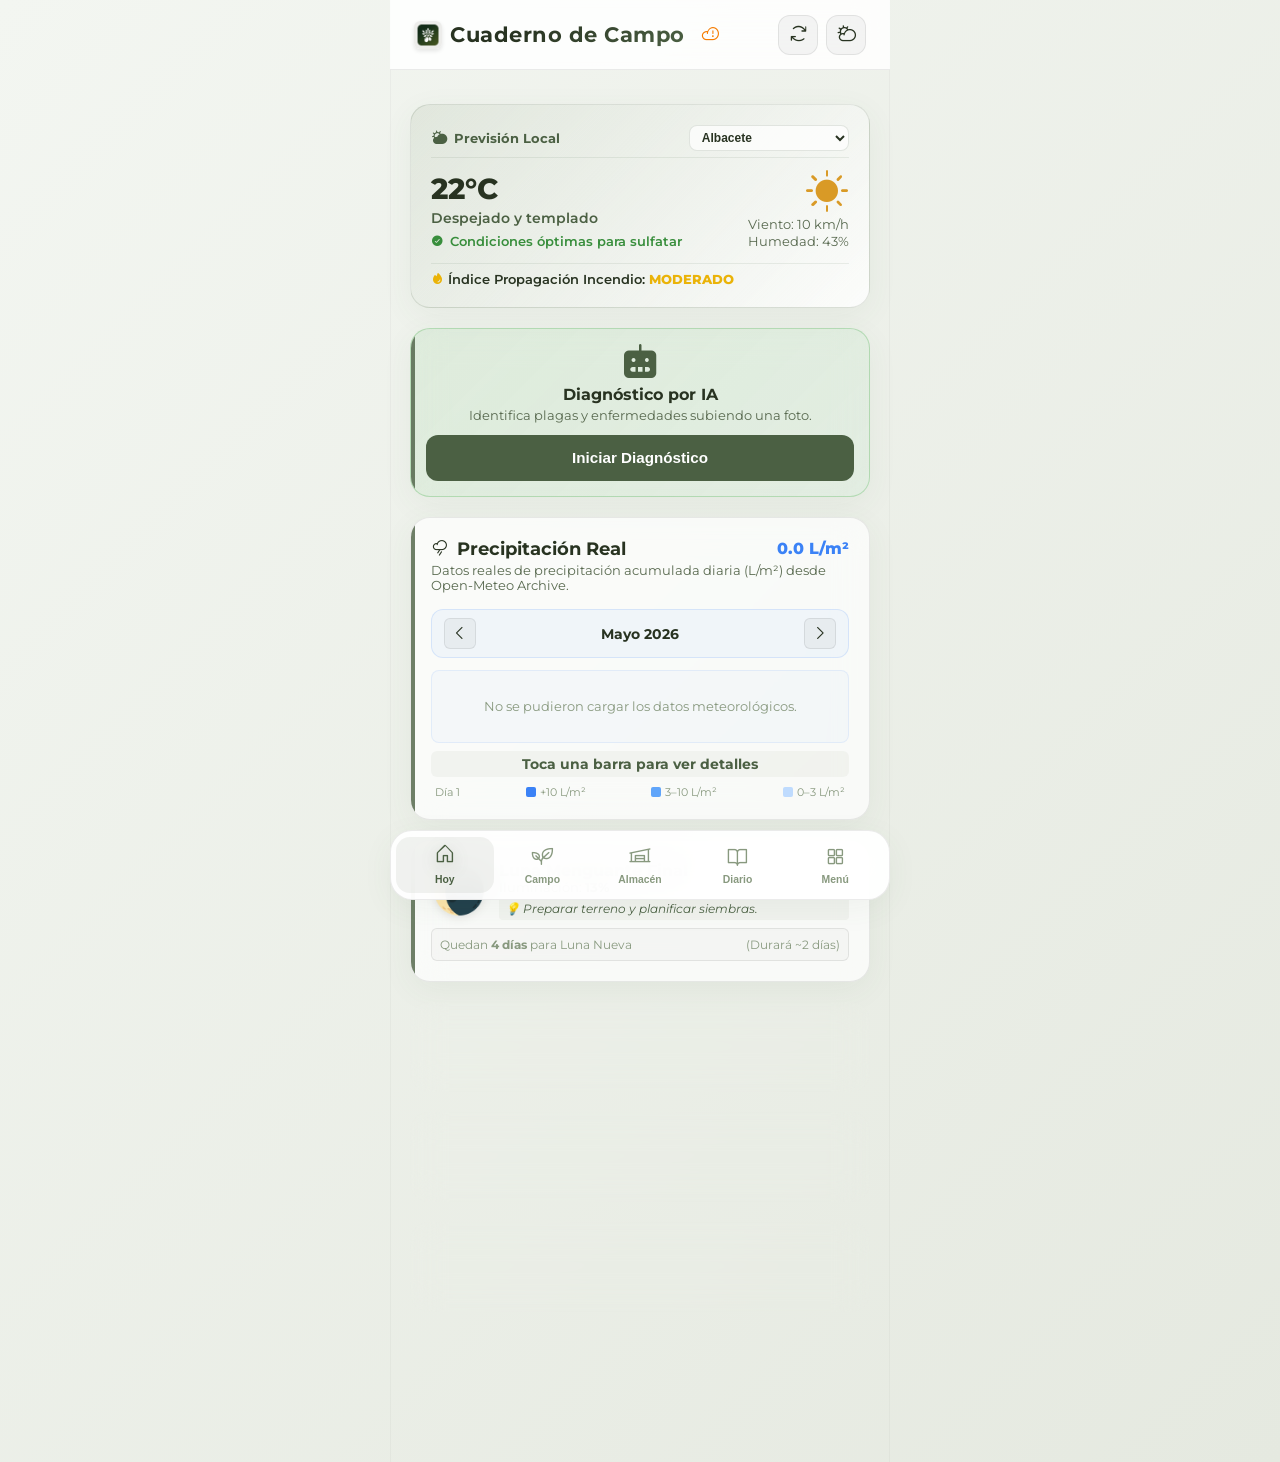
==== commit 791e21f6: "Optimize QR code formatting for scanner compatibility (size, padding, no emojis, level L)" ====
--- a/index.html
+++ b/index.html
@@ -32,7 +32,7 @@
     <script src="./qrious.min.js"></script>
 
     <!-- Stylesheet -->
-    <link rel="stylesheet" href="styles.css?v=22">
+    <link rel="stylesheet" href="styles.css?v=23">
 </head>
 <body>
 
@@ -1093,7 +1093,7 @@
     </div>
 
     <!-- Script de lógica de la aplicación -->
-    <script src="app.js?v=22"></script>
+    <script src="app.js?v=23"></script>
 
     <!-- Register Service Worker -->
     <script>
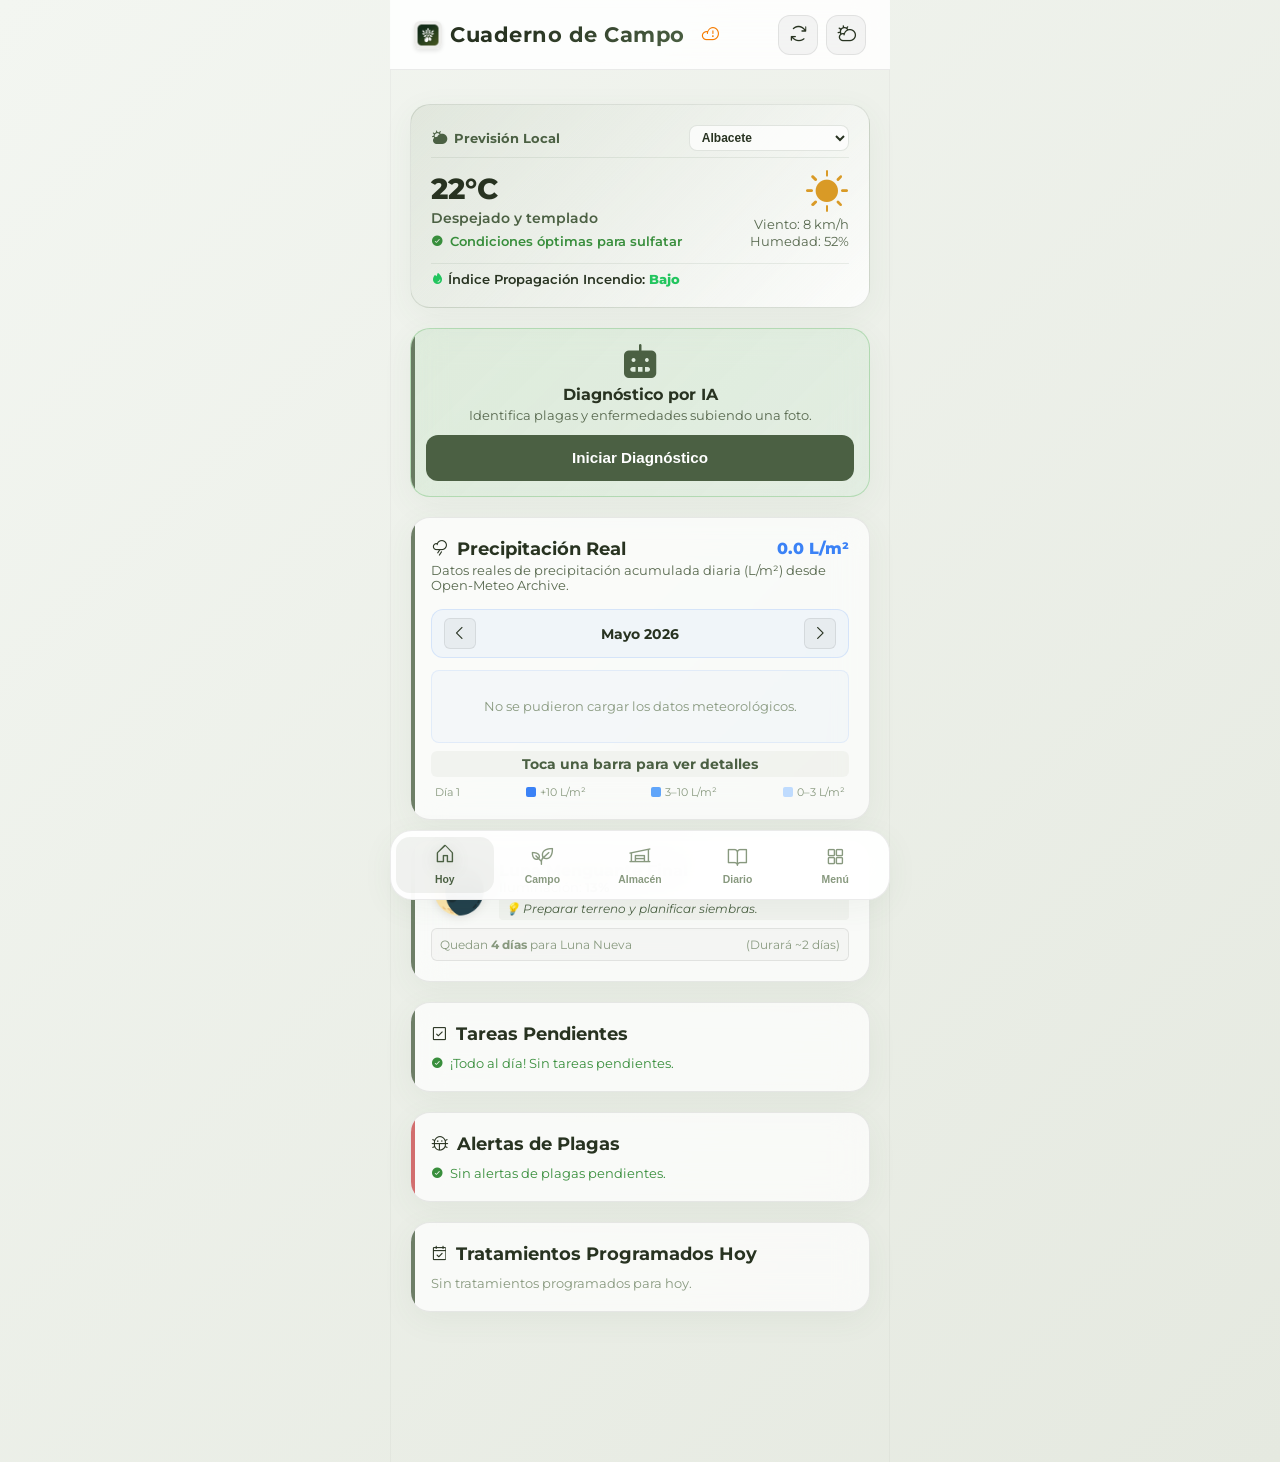
==== commit 3dd083e0: "Add label/sticker print option to QR Modal in app.js and index.html" ====
--- a/index.html
+++ b/index.html
@@ -32,7 +32,7 @@
     <script src="./qrious.min.js"></script>
 
     <!-- Stylesheet -->
-    <link rel="stylesheet" href="styles.css?v=23">
+    <link rel="stylesheet" href="styles.css?v=24">
 </head>
 <body>
 
@@ -1025,7 +1025,10 @@
                 </div>
                 <div style="padding: 15px; text-align: center; background: white; border-radius: 12px; margin-top: 10px;">
                     <div id="qr-code-container" style="display: flex; justify-content: center; margin-bottom: 15px;"></div>
-                    <p style="font-size: 0.8rem; color: #333; margin: 0; text-align: left;" id="qr-info-text"></p>
+                    <p style="font-size: 0.8rem; color: #333; margin: 0; text-align: left; margin-bottom: 15px;" id="qr-info-text"></p>
+                    <button class="btn" style="width: 100%; display: flex; align-items: center; justify-content: center; gap: 8px; font-weight: 700;" onclick="printQRLabel()">
+                        <i class="ph ph-printer"></i> Imprimir Etiqueta
+                    </button>
                 </div>
             </div>
         </div>
@@ -1093,7 +1096,7 @@
     </div>
 
     <!-- Script de lógica de la aplicación -->
-    <script src="app.js?v=23"></script>
+    <script src="app.js?v=24"></script>
 
     <!-- Register Service Worker -->
     <script>
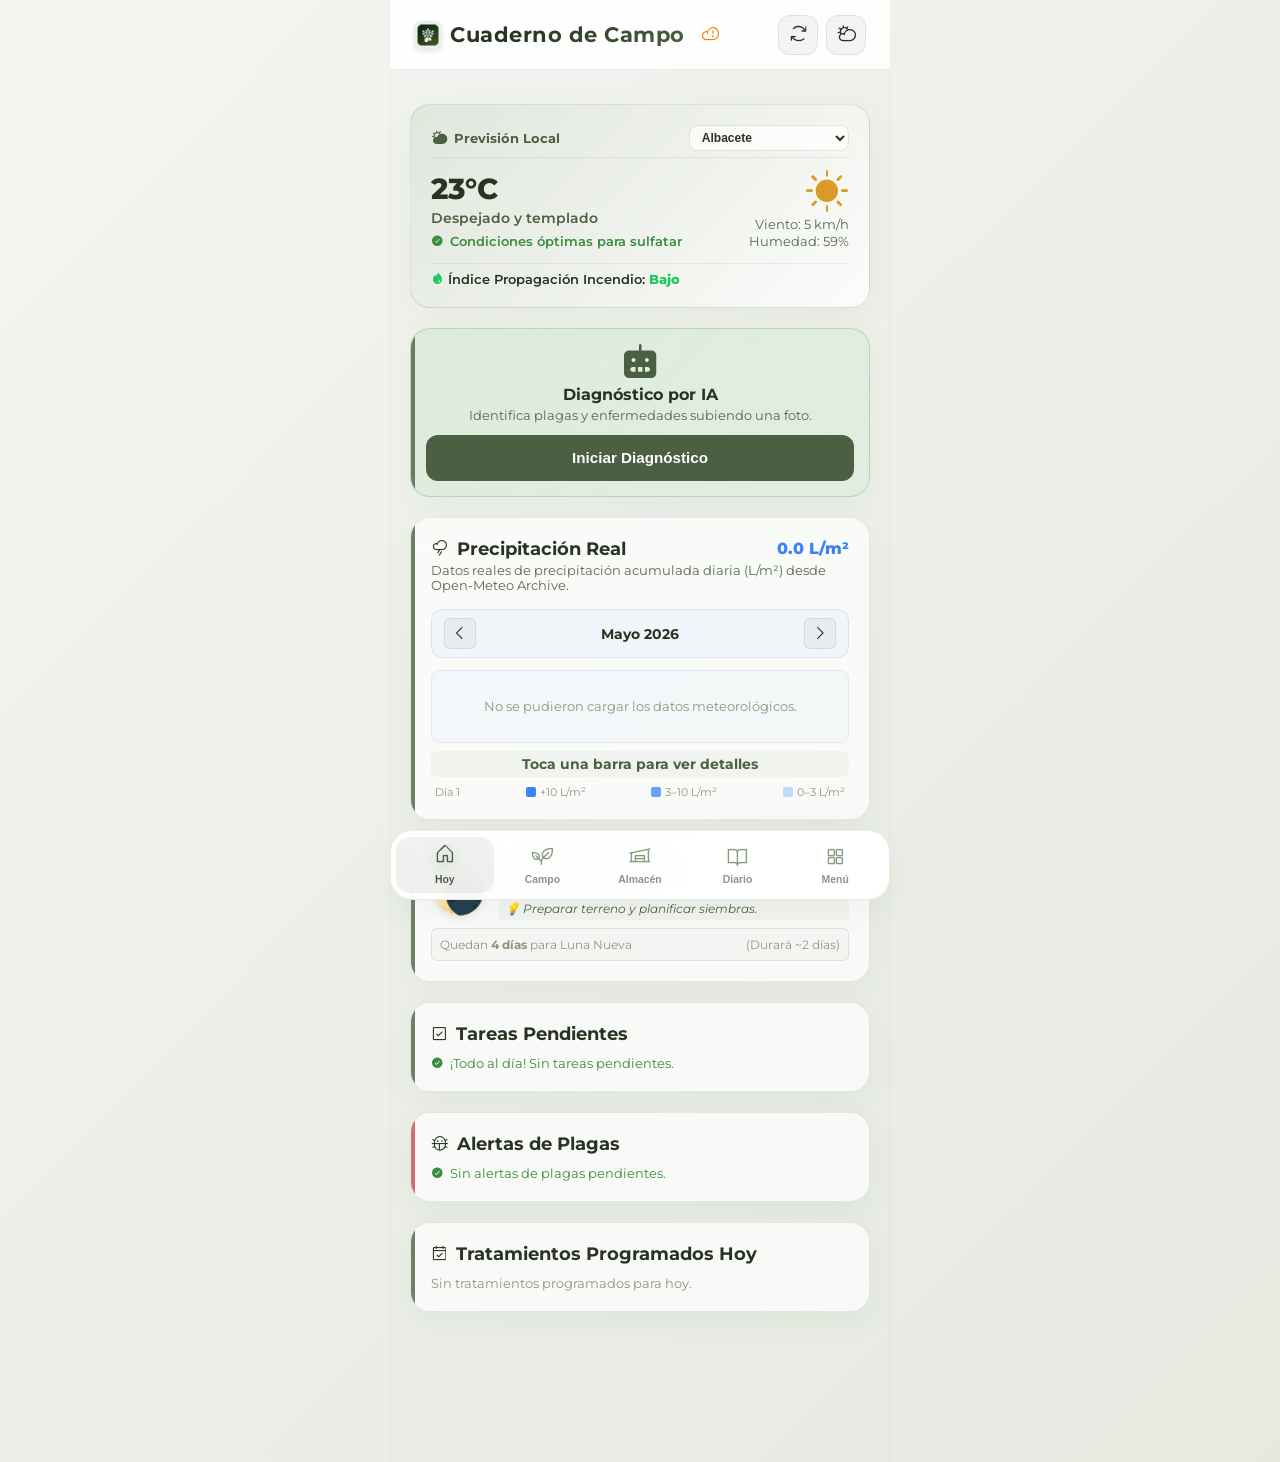
==== commit 4799b41d: "Add direct Web Bluetooth sticker printing for Fun Print and generic thermal printers" ====
--- a/index.html
+++ b/index.html
@@ -32,7 +32,7 @@
     <script src="./qrious.min.js"></script>
 
     <!-- Stylesheet -->
-    <link rel="stylesheet" href="styles.css?v=24">
+    <link rel="stylesheet" href="styles.css?v=25">
 </head>
 <body>
 
@@ -1026,9 +1026,15 @@
                 <div style="padding: 15px; text-align: center; background: white; border-radius: 12px; margin-top: 10px;">
                     <div id="qr-code-container" style="display: flex; justify-content: center; margin-bottom: 15px;"></div>
                     <p style="font-size: 0.8rem; color: #333; margin: 0; text-align: left; margin-bottom: 15px;" id="qr-info-text"></p>
-                    <button class="btn" style="width: 100%; display: flex; align-items: center; justify-content: center; gap: 8px; font-weight: 700;" onclick="printQRLabel()">
-                        <i class="ph ph-printer"></i> Imprimir Etiqueta
-                    </button>
+                    <div style="display: flex; gap: 10px; width: 100%;">
+                        <button class="btn" style="flex: 1; display: flex; align-items: center; justify-content: center; gap: 6px; font-weight: 700; background-color: #64748b; font-size: 0.8rem;" onclick="printQRLabel()">
+                            <i class="ph ph-printer"></i> Imprimir (PDF)
+                        </button>
+                        <button class="btn" style="flex: 1; display: flex; align-items: center; justify-content: center; gap: 6px; font-weight: 700; background: linear-gradient(135deg, #10b981, #059669); font-size: 0.8rem;" onclick="printQRLabelBluetooth()">
+                            <i class="ph ph-bluetooth"></i> Imprimir BLE
+                        </button>
+                    </div>
+                    <div id="ble-print-status" style="display: none; margin-top: 12px; padding: 10px; border-radius: 8px; font-size: 0.75rem; text-align: center; font-weight: 600; line-height: 1.4;"></div>
                 </div>
             </div>
         </div>
@@ -1096,7 +1102,7 @@
     </div>
 
     <!-- Script de lógica de la aplicación -->
-    <script src="app.js?v=24"></script>
+    <script src="app.js?v=25"></script>
 
     <!-- Register Service Worker -->
     <script>
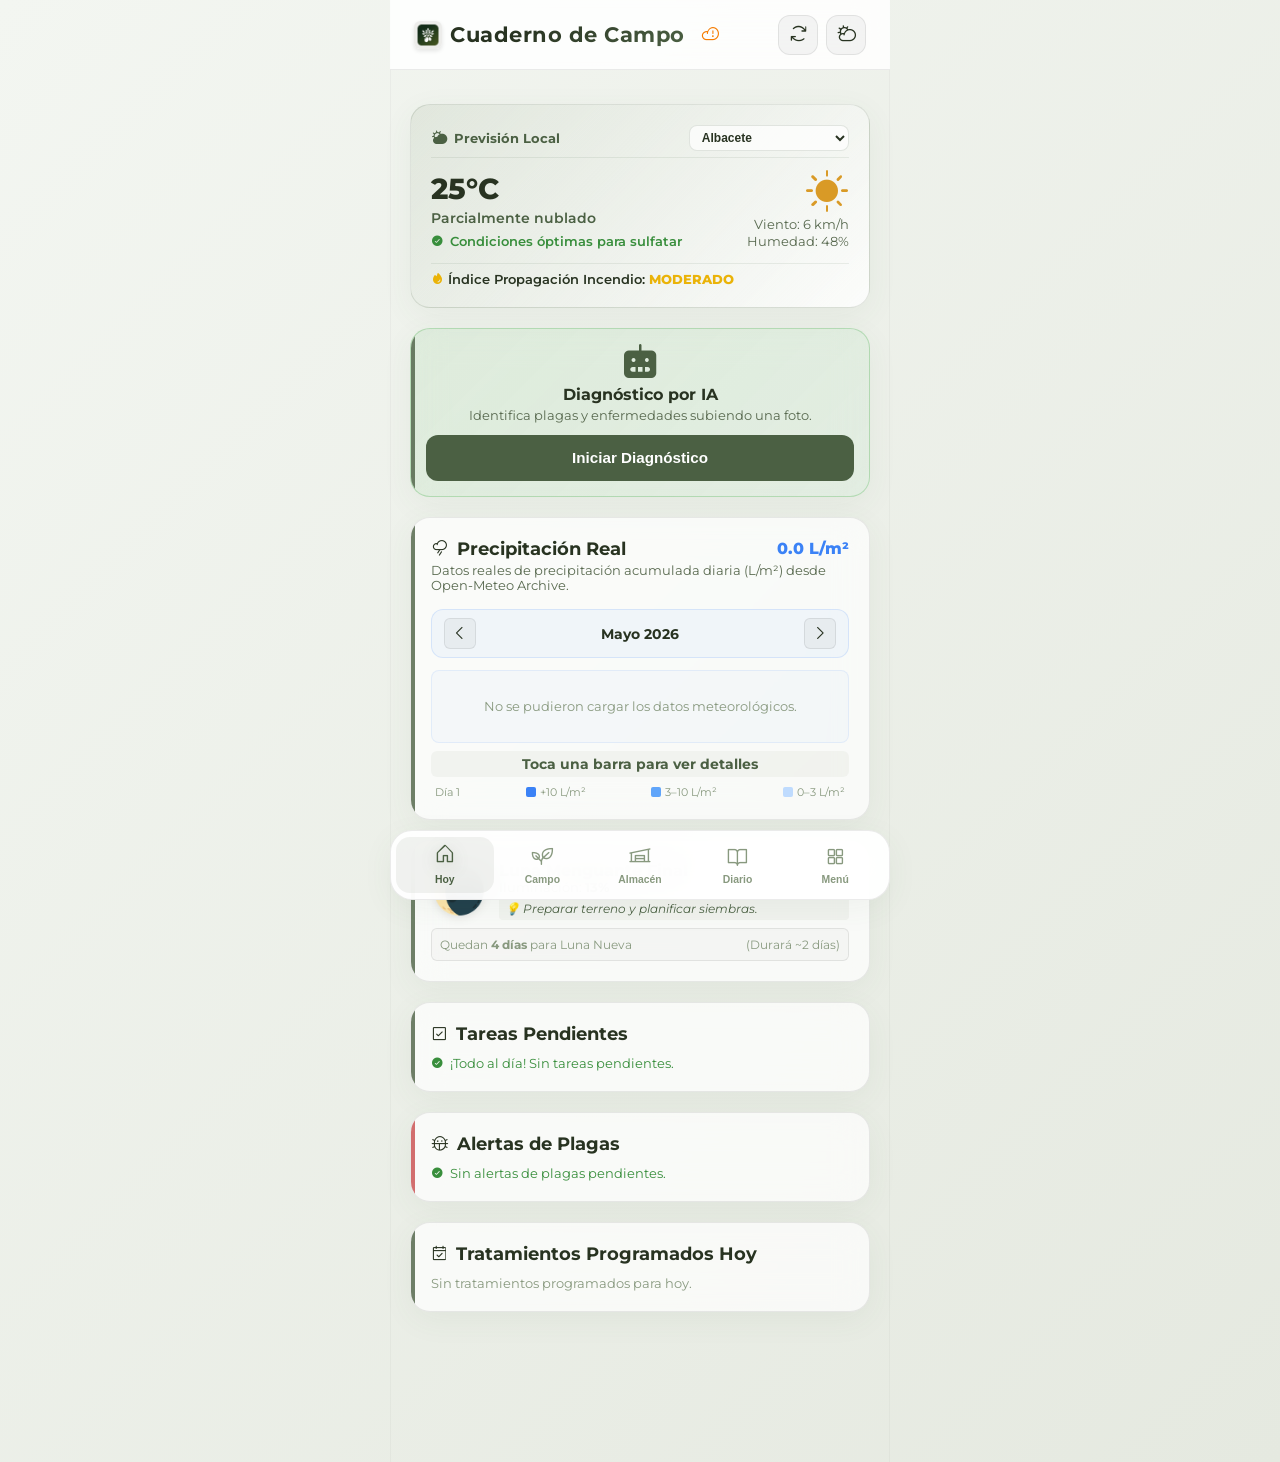
==== commit 5d578876: "Feat: Croquis interactivo (SIGPAC, olivos y red de riego)" ====
--- a/index.html
+++ b/index.html
@@ -302,28 +302,183 @@
 
             <!-- VIEW: MAPA INTERACTIVO (LEAFLET) -->
             <section id="view-croquis" class="view-content hidden">
-                <div class="card" style="display: flex; flex-direction: column; height: 100%;">
-                    <span class="card-title"><i class="ph ph-map-trifold"></i> Mapa de Parcelas</span>
-                    <p class="card-subtitle">Visualiza y dibuja los límites de tus parcelas sobre el satélite.</p>
-
+                <div class="card" style="display: flex; flex-direction: column; min-height: calc(100vh - 150px);">
+                    <div style="display: flex; justify-content: space-between; align-items: center; margin-bottom: 6px;">
+                        <span class="card-title" style="margin: 0;"><i class="ph ph-map-trifold"></i> Croquis de Parcelas</span>
+                    </div>
+                    <p class="card-subtitle" style="margin-bottom: 12px;">Gestiona los linderos, la distribución de tus olivos y el diseño de la red de riego.</p>
+
+                    <!-- Parcela Selector -->
                     <div class="input-group" style="margin-bottom: 12px;">
-                        <label class="input-label" for="map-parcela-select">Selecciona Parcela para centrar</label>
-                        <select id="map-parcela-select" class="form-select" onchange="centerMapOnParcel()">
+                        <label class="input-label" for="map-parcela-select">Selecciona Parcela activa</label>
+                        <select id="map-parcela-select" class="form-select" onchange="onCroquisParcelChange()">
                             <!-- Inyectado por JS -->
                         </select>
                     </div>
 
-                    <div id="map-container" style="flex: 1; min-height: 400px; border-radius: var(--radius-md); border: 1px solid var(--border-color); overflow: hidden; position: relative;">
-                        <!-- El mapa de Leaflet se inicializa aquí -->
-                    </div>
-                    
-                    <div style="display: flex; gap: 8px; margin-top: 15px;">
-                        <button class="btn btn-secondary" style="flex: 1; font-size: 0.8rem;" onclick="startDrawingPolygon()"><i class="ph ph-bounding-box"></i> Dibujar Polígono</button>
-                        <button class="btn btn-danger" style="flex: 1; font-size: 0.8rem;" onclick="clearCurrentPolygon()"><i class="ph ph-eraser"></i> Borrar</button>
-                    </div>
-                    <button class="btn" style="margin-top: 8px;" onclick="saveMapPolygon()"><i class="ph ph-floppy-disk"></i> Guardar Mapa</button>
+                    <!-- Croquis Mode Tabs -->
+                    <div class="tab-selector" id="croquis-tab-selector" style="margin-bottom: 12px;">
+                        <button class="tab-btn active" id="croquis-tab-sigpac" onclick="switchCroquisTab('sigpac')">📍 SIGPAC y Linderos</button>
+                        <button class="tab-btn" id="croquis-tab-olivos" onclick="switchCroquisTab('olivos')">🌳 Olivos (Secano)</button>
+                        <button class="tab-btn" id="croquis-tab-riego" onclick="switchCroquisTab('riego')">💧 Goteros (Riego)</button>
+                    </div>
+
+                    <!-- Map Container Wrapper with layer toggle -->
+                    <div id="map-container-wrapper" style="position: relative; flex: 1; min-height: 420px; margin-bottom: 12px; border-radius: var(--radius-md); border: 1px solid var(--border-color); overflow: hidden;">
+                        <div id="map-container" style="width: 100%; height: 100%; min-height: 420px; z-index: 1;">
+                            <!-- El mapa de Leaflet se inicializa aquí -->
+                        </div>
+                        
+                        <!-- Floating Layer switcher overlay -->
+                        <div style="position: absolute; top: 10px; right: 10px; z-index: 1000; background: rgba(255,255,255,0.9); border: 1px solid var(--border-color); padding: 4px; border-radius: 8px; box-shadow: var(--shadow); display: flex; gap: 4px;">
+                            <button id="btn-layer-sat" class="btn btn-secondary active" onclick="setMapLayer('satellite')" style="padding: 4px 8px; font-size: 0.68rem; margin: 0; font-weight: 700; border: none; border-radius: 5px; height: auto; width: auto;">Satélite</button>
+                            <button id="btn-layer-map" class="btn btn-secondary" onclick="setMapLayer('roadmap')" style="padding: 4px 8px; font-size: 0.68rem; margin: 0; font-weight: 700; border: none; border-radius: 5px; height: auto; width: auto; background: none; color: var(--text-secondary);">Callejero</button>
+                        </div>
+                    </div>
+
+                    <!-- Subview: SIGPAC y Linderos -->
+                    <div id="croquis-subview-sigpac">
+                        <!-- Buscador catastral -->
+                        <div class="card" style="padding: 12px; margin-bottom: 10px; background: rgba(0,0,0,0.02); border: 1px solid var(--border-color); box-shadow: none;">
+                            <span style="font-size: 0.8rem; font-weight: 700; color: var(--text-secondary); display: block; margin-bottom: 8px;"><i class="ph ph-magnifying-glass"></i> Buscador de Parcela SIGPAC / Catastro</span>
+                            <div style="display: grid; grid-template-columns: 1fr 1.2fr; gap: 8px; margin-bottom: 8px;">
+                                <div class="input-group" style="margin: 0;">
+                                    <label class="input-label" style="font-size: 0.68rem; margin-bottom: 2px;">Polígono</label>
+                                    <input type="number" id="sigpac-poligono" class="form-input" style="padding: 6px 10px; font-size: 0.8rem;" placeholder="Ej: 4" value="4">
+                                </div>
+                                <div class="input-group" style="margin: 0;">
+                                    <label class="input-label" style="font-size: 0.68rem; margin-bottom: 2px;">Parcela</label>
+                                    <input type="number" id="sigpac-parcela" class="form-input" style="padding: 6px 10px; font-size: 0.8rem;" placeholder="Ej: 87" value="87">
+                                </div>
+                            </div>
+                            <div class="input-group" style="margin-bottom: 8px;">
+                                <label class="input-label" style="font-size: 0.68rem; margin-bottom: 2px;">Referencia Catastral (Opcional)</label>
+                                <input type="text" id="sigpac-refcatastral" class="form-input" style="padding: 6px 10px; font-size: 0.8rem;" placeholder="Ej: 02031A004000870000WY">
+                            </div>
+                            <button class="btn btn-secondary" onclick="simulateSigpacSearch()" style="padding: 8px 12px; font-size: 0.8rem; height: 38px; width: 100%;"><i class="ph ph-arrows-clockwise" id="sigpac-search-icon"></i> Consultar Catastro / SIGPAC</button>
+                        </div>
+
+                        <!-- Ficha de datos técnicos -->
+                        <div id="parcel-info-panel" class="info-box" style="display: none; background: rgba(75, 96, 67, 0.05); border-color: rgba(75, 96, 67, 0.2); color: var(--text-primary); flex-direction: column; gap: 4px; margin-bottom: 12px; width: 100%;">
+                            <div style="font-weight: 700; color: var(--primary); display: flex; align-items: center; gap: 6px; font-size: 0.82rem;">
+                                <i class="ph-fill ph-info"></i> Ficha Técnica Catastral / SIGPAC
+                            </div>
+                            <div style="font-size: 0.75rem; display: flex; flex-direction: column; gap: 4px; margin-top: 4px; width: 100%;">
+                                <div style="display: flex; justify-content: space-between; border-bottom: 1px dashed var(--border-color); padding-bottom: 2px;">
+                                    <strong>Superficie Parcela:</strong> <span id="info-superficie">-</span>
+                                </div>
+                                <div style="display: flex; justify-content: space-between; border-bottom: 1px dashed var(--border-color); padding-bottom: 2px;">
+                                    <strong>Localización (Centro):</strong> <span id="info-centroide">-</span>
+                                </div>
+                                <div style="display: flex; justify-content: space-between; border-bottom: 1px dashed var(--border-color); padding-bottom: 2px;">
+                                    <strong>Provincia / Municipio:</strong> <span id="info-municipio">-</span>
+                                </div>
+                                <div style="display: flex; justify-content: space-between; padding-bottom: 2px;">
+                                    <strong>Régimen Agrícola:</strong> <span id="info-regimen" style="font-weight: 800; color: var(--primary);">-</span>
+                                </div>
+                            </div>
+                        </div>
+
+                        <!-- Draw actions -->
+                        <div style="display: flex; gap: 8px;">
+                            <button class="btn btn-secondary" style="flex: 1; font-size: 0.8rem; padding: 10px 14px;" onclick="startDrawingPolygon()"><i class="ph ph-bounding-box"></i> Dibujar Lindero</button>
+                            <button class="btn btn-danger" style="flex: 1; font-size: 0.8rem; padding: 10px 14px;" onclick="clearCurrentPolygon()"><i class="ph ph-eraser"></i> Borrar</button>
+                        </div>
+                        <button class="btn" style="margin-top: 8px;" onclick="saveMapPolygon()"><i class="ph ph-floppy-disk"></i> Guardar Lindero</button>
+                    </div>
+
+                    <!-- Subview: Olivos (Secano) -->
+                    <div id="croquis-subview-olivos" class="hidden">
+                        <div id="olivos-secano-notice" class="info-box" style="display: none; background: rgba(220, 100, 100, 0.05); border-color: rgba(220, 100, 100, 0.15); color: var(--danger); font-size: 0.8rem;">
+                            <i class="ph-fill ph-warning-octagon"></i> Esta parcela está clasificada como Huerto (Regadío). La cuadrícula de olivos es exclusiva para parcelas de Olivar (Secano).
+                        </div>
+                        
+                        <div id="olivos-secano-controls">
+                            <div style="display: flex; gap: 8px; margin-bottom: 10px; align-items: flex-end;">
+                                <div class="input-group" style="margin: 0; flex: 1.2;">
+                                    <label class="input-label" style="font-size: 0.68rem; margin-bottom: 2px;">Marco Plantación (m)</label>
+                                    <input type="number" id="olivos-spacing" class="form-input" style="padding: 8px; font-size: 0.8rem; text-align: center;" value="10" placeholder="Ej: 10">
+                                </div>
+                                <button class="btn" style="flex: 2; font-size: 0.78rem; padding: 10px; height: 38px;" onclick="autoGenerateOlivosBtn()"><i class="ph ph-sparkles"></i> Sembrar Cuadrícula</button>
+                            </div>
+                            
+                            <div style="background: rgba(0,0,0,0.02); border: 1px solid var(--border-color); padding: 10px; border-radius: 8px; font-size: 0.75rem; margin-bottom: 12px;">
+                                <span style="font-weight: 700; display: block; margin-bottom: 6px;"><i class="ph ph-hand-pointing"></i> Edición Manual del Olivar</span>
+                                <div style="display: flex; gap: 6px;">
+                                    <button class="btn btn-secondary active-mode" id="btn-mode-olivo-add" onclick="setOlivoEditMode('add')" style="flex: 1; padding: 6px; font-size: 0.75rem; height: 32px; border-color: var(--primary);">➕ Añadir Olivo</button>
+                                    <button class="btn btn-secondary" id="btn-mode-olivo-view" onclick="setOlivoEditMode('view')" style="flex: 1; padding: 6px; font-size: 0.75rem; height: 32px; background: none; color: var(--text-secondary);">ℹ️ Ver / Editar Salud</button>
+                                </div>
+                            </div>
+
+                            <div class="finance-summary" style="margin-bottom: 10px; gap: 8px;">
+                                <div class="finance-card" style="padding: 10px 5px; border-radius: 10px;">
+                                    <div class="finance-label" style="font-size: 0.65rem;">Olivos Totales</div>
+                                    <div class="finance-value" id="stats-olivos-count" style="font-size: 1.15rem; color: var(--primary);">0</div>
+                                </div>
+                                <div class="finance-card" style="padding: 10px 5px; border-radius: 10px;">
+                                    <div class="finance-label" style="font-size: 0.65rem;">Densidad Olivar</div>
+                                    <div class="finance-value" id="stats-olivos-density" style="font-size: 1.15rem; color: var(--secondary);">0 / ha</div>
+                                </div>
+                            </div>
+                            <div class="finance-card" style="width: 100%; padding: 8px 12px; font-size: 0.75rem; display: flex; justify-content: space-between; align-items: center; border-radius: 10px;">
+                                <span class="finance-label" style="margin: 0;">Estimación Cosecha Aceituna</span>
+                                <span id="stats-olivos-prod" style="font-weight: 800; font-size: 0.85rem; color: var(--text-primary);">0 kg</span>
+                            </div>
+                        </div>
+                    </div>
+
+                    <!-- Subview: Goteros (Riego) -->
+                    <div id="croquis-subview-riego" class="hidden">
+                        <div id="riego-regadio-notice" class="info-box" style="display: none; background: rgba(75, 96, 67, 0.05); border-color: rgba(75, 96, 67, 0.15); color: var(--primary); font-size: 0.8rem; width: 100%;">
+                            <i class="ph-fill ph-info"></i> El Olivar está configurado como secano. Las mangueras y goteros son exclusivas para parcelas de Huerto (Regadío).
+                        </div>
+                        
+                        <div id="riego-regadio-controls">
+                            <div class="card" style="padding: 12px; margin-bottom: 10px; background: rgba(0,0,0,0.02); border: 1px solid var(--border-color); box-shadow: none;">
+                                <span style="font-size: 0.8rem; font-weight: 700; color: var(--text-secondary); display: block; margin-bottom: 8px;"><i class="ph ph-drop"></i> Trazar Manguera de Riego</span>
+                                <div class="inline-fields" style="margin-bottom: 8px; gap: 8px;">
+                                    <div class="input-group" style="margin: 0; flex: 1;">
+                                        <label class="input-label" style="font-size: 0.68rem; margin-bottom: 2px;">Separación Goteros (m)</label>
+                                        <input type="number" id="riego-spacing" class="form-input" style="padding: 6px 10px; font-size: 0.8rem;" value="1.0" step="0.1" min="0.2">
+                                    </div>
+                                    <div class="input-group" style="margin: 0; flex: 1.2;">
+                                        <label class="input-label" style="font-size: 0.68rem; margin-bottom: 2px;">Variedad / Cultivo</label>
+                                        <input type="text" id="riego-default-crop" class="form-input" style="padding: 6px 10px; font-size: 0.8rem;" value="Tomate" placeholder="Ej: Tomate Raf">
+                                    </div>
+                                </div>
+                                <div style="display: flex; gap: 6px;">
+                                    <button class="btn btn-secondary" id="btn-draw-hose" onclick="startDrawingHose()" style="flex: 1.5; font-size: 0.78rem; padding: 8px; height: 36px;"><i class="ph ph-pencil"></i> Trazar Manguera</button>
+                                    <button class="btn btn-danger" onclick="cancelHoseDrawing()" id="btn-cancel-hose" style="flex: 1; font-size: 0.78rem; padding: 8px; height: 36px; display: none;">Cancelar</button>
+                                </div>
+                            </div>
+
+                            <div style="display: flex; gap: 8px; margin-bottom: 10px;">
+                                <button class="btn" id="btn-simulate-irrigation" onclick="toggleIrrigationSimulation()" style="flex: 1; font-size: 0.8rem; padding: 10px; background: #2563eb; color: white; height: 38px;"><i class="ph ph-play"></i> Iniciar Simulación de Riego</button>
+                            </div>
+
+                            <div class="finance-summary" style="margin-bottom: 10px; gap: 8px;">
+                                <div class="finance-card" style="padding: 10px 5px; border-radius: 10px;">
+                                    <div class="finance-label" style="font-size: 0.65rem;">Líneas de Riego</div>
+                                    <div class="finance-value" id="stats-hoses-count" style="font-size: 1.15rem; color: #2563eb;">0</div>
+                                </div>
+                                <div class="finance-card" style="padding: 10px 5px; border-radius: 10px;">
+                                    <div class="finance-label" style="font-size: 0.65rem;">Goteros Sembrados</div>
+                                    <div class="finance-value" id="stats-drippers-count" style="font-size: 1.15rem; color: var(--secondary);">0</div>
+                                </div>
+                            </div>
+                            
+                            <div class="card" style="padding: 10px; border-radius: 10px; box-shadow: none; border: 1px solid var(--border-color); background: rgba(0,0,0,0.01);">
+                                <span class="finance-label" style="display: block; margin-bottom: 6px; font-size: 0.65rem;"><i class="ph ph-list-dashes"></i> Mangueras en esta parcela</span>
+                                <div id="hoses-list-container" style="display: flex; flex-direction: column; gap: 6px; max-height: 120px; overflow-y: auto; font-size: 0.75rem;">
+                                    <!-- Inyectado por JS -->
+                                </div>
+                            </div>
+                        </div>
+                    </div>
+
                 </div>
             </section>
+
 
             <!-- VIEW: CALCULADORA DE MEZCLA -->
             <section id="view-calculadora" class="view-content hidden">
@@ -1094,6 +1249,64 @@
             </div>
         </div>
 
+        <!-- MODAL: EDIT OLIVO -->
+        <div id="modal-edit-olivo" class="action-sheet-overlay" onclick="closeModal('modal-edit-olivo')">
+            <div class="action-sheet" onclick="event.stopPropagation()">
+                <div class="sheet-header">
+                    <span class="sheet-title"><i class="ph ph-tree"></i> Detalle del Olivo</span>
+                    <button class="close-sheet" onclick="closeModal('modal-edit-olivo')"><i class="ph ph-x"></i></button>
+                </div>
+                <form id="form-edit-olivo" onsubmit="saveOlivoDetail(event)">
+                    <input type="hidden" id="edit-olivo-id">
+                    <input type="hidden" id="edit-olivo-parcel-id">
+                    <div class="input-group">
+                        <label class="input-label">Identificador / Nombre</label>
+                        <input type="text" id="edit-olivo-label" class="form-input" required>
+                    </div>
+                    <div class="input-group">
+                        <label class="input-label">Estado de Salud</label>
+                        <select id="edit-olivo-status" class="form-select">
+                            <option value="sano">🟢 Sano</option>
+                            <option value="estres">🟡 Estrés Hídrico (Necesita Atención)</option>
+                            <option value="plaga">🔴 Presencia de Plaga</option>
+                        </select>
+                    </div>
+                    <div class="input-group">
+                        <label class="input-label">Notas / Observaciones</label>
+                        <textarea id="edit-olivo-notes" class="form-textarea" style="height: 70px;" placeholder="Añade detalles sobre el estado del árbol o plaga detectada..."></textarea>
+                    </div>
+                    <div style="display: flex; gap: 8px;">
+                        <button type="submit" class="btn" style="flex: 1.2; height: 44px; padding: 0;"><i class="ph ph-floppy-disk"></i> Guardar</button>
+                        <button type="button" class="btn btn-danger" onclick="deleteOlivoFromModal()" style="flex: 0.8; height: 44px; padding: 0;"><i class="ph ph-trash"></i> Borrar</button>
+                    </div>
+                </form>
+            </div>
+        </div>
+
+        <!-- MODAL: EDIT GOTERO -->
+        <div id="modal-edit-dripper" class="action-sheet-overlay" onclick="closeModal('modal-edit-dripper')">
+            <div class="action-sheet" onclick="event.stopPropagation()">
+                <div class="sheet-header">
+                    <span class="sheet-title"><i class="ph ph-drop"></i> Detalle del Gotero</span>
+                    <button class="close-sheet" onclick="closeModal('modal-edit-dripper')"><i class="ph ph-x"></i></button>
+                </div>
+                <form id="form-edit-dripper" onsubmit="saveDripperDetail(event)">
+                    <input type="hidden" id="edit-dripper-id">
+                    <input type="hidden" id="edit-dripper-hose-id">
+                    <input type="hidden" id="edit-dripper-parcel-id">
+                    <div class="input-group">
+                        <label class="input-label">Ubicación en Manguera</label>
+                        <input type="text" id="edit-dripper-info" class="form-input" readonly style="background: rgba(0,0,0,0.03);">
+                    </div>
+                    <div class="input-group">
+                        <label class="input-label">Variedad / Cultivo Sembrado</label>
+                        <input type="text" id="edit-dripper-plant" class="form-input" required placeholder="Ej: Tomate Raf, Lechuga...">
+                    </div>
+                    <button type="submit" class="btn" style="height: 44px; padding: 0;"><i class="ph ph-floppy-disk"></i> Guardar Cultivo</button>
+                </form>
+            </div>
+        </div>
+
     </div> <!-- app-container end -->
 
     <!-- CONTENEDOR OCULTO PARA IMPRIMIR PDF -->
--- a/styles.css
+++ b/styles.css
@@ -1427,3 +1427,134 @@
         font-size: 9pt;
     }
 }
+
+/* --- Interactive Croquis Map Enhancements --- */
+.map-olivo-marker {
+    background-color: #22c55e;
+    border: 2px solid #14532d;
+    border-radius: 50%;
+    box-shadow: 0 1px 3px rgba(0,0,0,0.4);
+    cursor: pointer;
+    transition: transform 0.2s ease, background-color 0.2s ease;
+    display: flex;
+    align-items: center;
+    justify-content: center;
+    color: white;
+    font-size: 8px;
+    font-weight: bold;
+}
+.map-olivo-marker:hover {
+    transform: scale(1.3) !important;
+    z-index: 1000 !important;
+}
+.map-olivo-marker.status-estres {
+    background-color: #eab308;
+    border-color: #713f12;
+}
+.map-olivo-marker.status-plaga {
+    background-color: #ef4444;
+    border-color: #7f1d1d;
+    animation: pulse-plaga 1.5s infinite;
+}
+
+@keyframes pulse-plaga {
+    0% {
+        box-shadow: 0 0 0 0 rgba(239, 68, 68, 0.8);
+    }
+    70% {
+        box-shadow: 0 0 0 8px rgba(239, 68, 68, 0);
+    }
+    100% {
+        box-shadow: 0 0 0 0 rgba(239, 68, 68, 0);
+    }
+}
+
+.map-gotero-marker {
+    background-color: #3b82f6;
+    border: 1.5px solid #1d4ed8;
+    border-radius: 50%;
+    box-shadow: 0 1px 2px rgba(0,0,0,0.3);
+    cursor: pointer;
+    transition: transform 0.2s ease, background-color 0.2s ease;
+}
+.map-gotero-marker:hover {
+    transform: scale(1.35) !important;
+    z-index: 1000 !important;
+    background-color: #1d4ed8;
+}
+.map-gotero-marker.simulating {
+    animation: drip-animation 1.2s infinite ease-in-out alternate;
+}
+
+@keyframes drip-animation {
+    0% {
+        transform: scale(0.95);
+        background-color: #60a5fa;
+    }
+    100% {
+        transform: scale(1.2);
+        background-color: #1d4ed8;
+        box-shadow: 0 0 6px rgba(59, 130, 246, 0.8);
+    }
+}
+
+/* Hose Polyline flowing animation */
+.hose-flow-animated {
+    stroke-dasharray: 8, 8;
+    animation: flow-animation 1.5s linear infinite;
+}
+
+@keyframes flow-animation {
+    to {
+        stroke-dashoffset: -16;
+    }
+}
+
+.active-mode {
+    border-color: var(--primary) !important;
+    background-color: rgba(75, 96, 67, 0.08) !important;
+    font-weight: 800 !important;
+    color: var(--primary) !important;
+}
+
+.hose-item {
+    display: flex;
+    justify-content: space-between;
+    align-items: center;
+    padding: 8px 10px;
+    background: var(--bg-surface);
+    border: 1px solid var(--border-color);
+    border-radius: 8px;
+    margin-bottom: 6px;
+    box-shadow: 0 1px 2px rgba(0,0,0,0.02);
+}
+
+.hose-item-info {
+    display: flex;
+    flex-direction: column;
+    gap: 2px;
+}
+
+.hose-item-delete {
+    background: none;
+    border: none;
+    color: var(--danger);
+    cursor: pointer;
+    font-size: 0.95rem;
+    padding: 4px;
+    border-radius: 4px;
+    display: flex;
+    align-items: center;
+    justify-content: center;
+    transition: background-color 0.2s;
+}
+
+.hose-item-delete:hover {
+    background-color: var(--danger-bg);
+}
+
+/* Map pointer styling */
+.crosshair-cursor-map {
+    cursor: crosshair !important;
+}
+
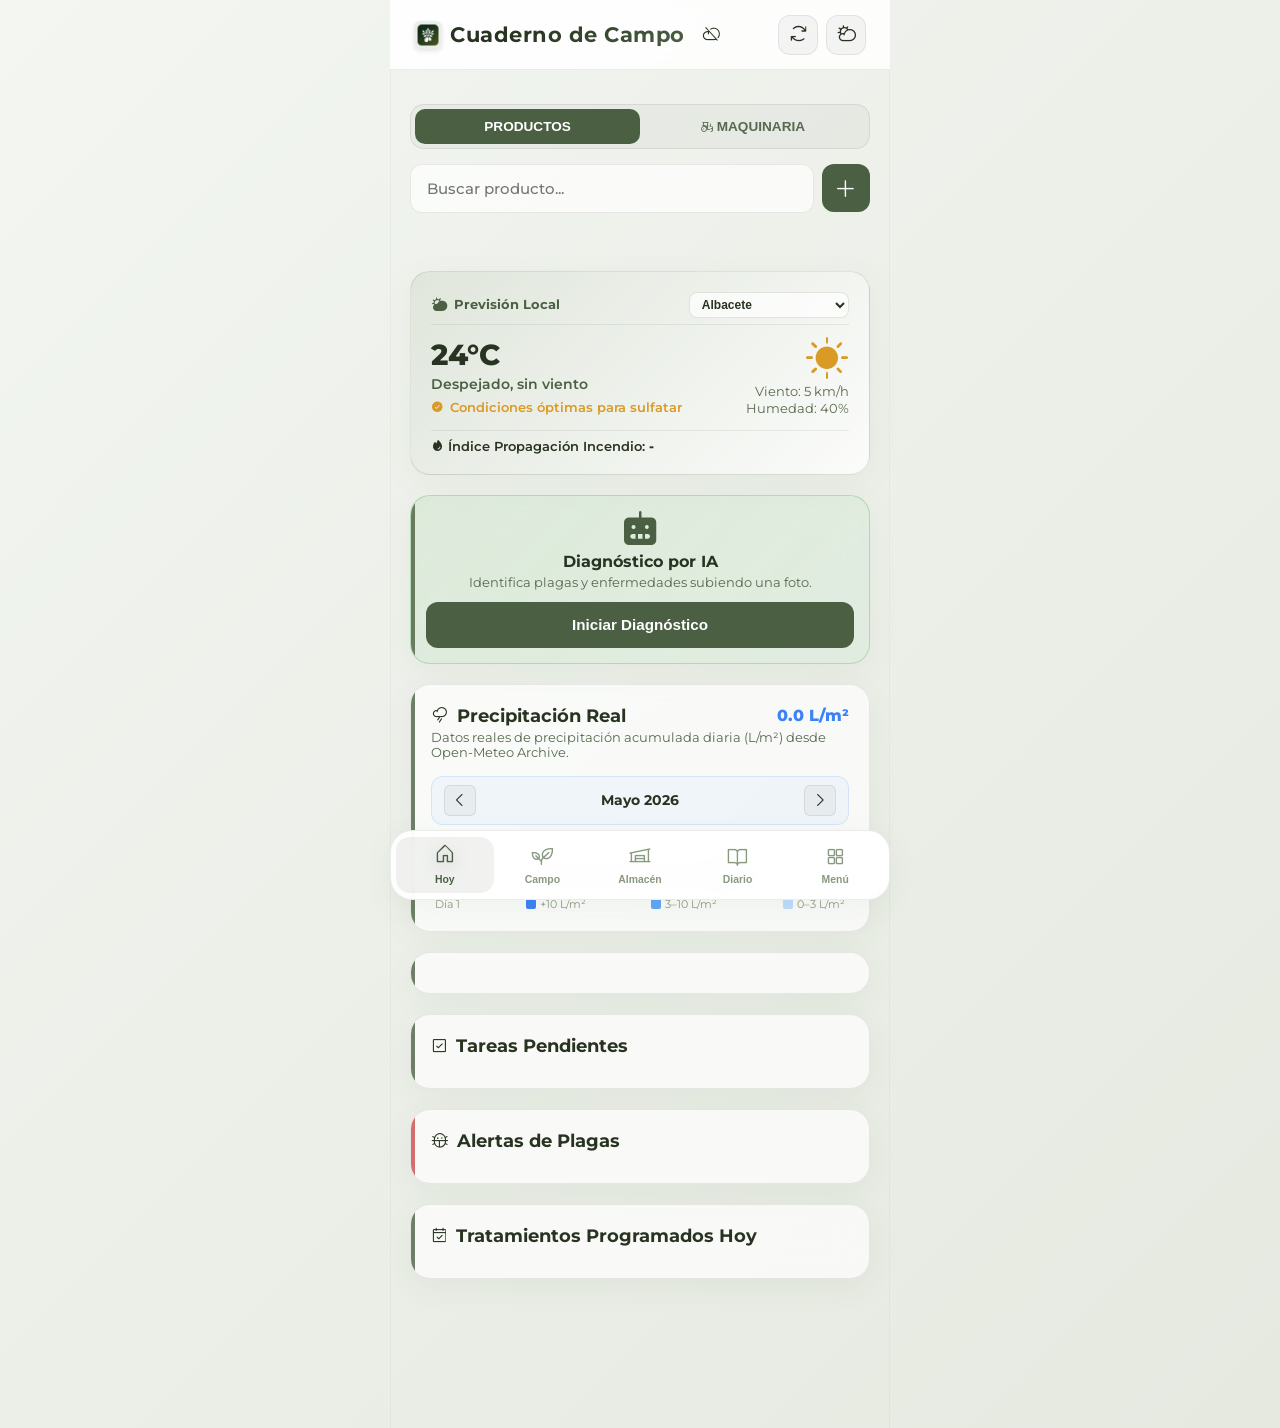
==== commit 1b634e51: "Feat: Integración de WMS Catastro de España y selección de parcelas con un clic" ====
--- a/index.html
+++ b/index.html
@@ -330,9 +330,10 @@
                         </div>
                         
                         <!-- Floating Layer switcher overlay -->
-                        <div style="position: absolute; top: 10px; right: 10px; z-index: 1000; background: rgba(255,255,255,0.9); border: 1px solid var(--border-color); padding: 4px; border-radius: 8px; box-shadow: var(--shadow); display: flex; gap: 4px;">
-                            <button id="btn-layer-sat" class="btn btn-secondary active" onclick="setMapLayer('satellite')" style="padding: 4px 8px; font-size: 0.68rem; margin: 0; font-weight: 700; border: none; border-radius: 5px; height: auto; width: auto;">Satélite</button>
-                            <button id="btn-layer-map" class="btn btn-secondary" onclick="setMapLayer('roadmap')" style="padding: 4px 8px; font-size: 0.68rem; margin: 0; font-weight: 700; border: none; border-radius: 5px; height: auto; width: auto; background: none; color: var(--text-secondary);">Callejero</button>
+                        <div style="position: absolute; top: 10px; right: 10px; z-index: 1000; background: rgba(255,255,255,0.95); border: 1px solid var(--border-color); padding: 4px; border-radius: 8px; box-shadow: var(--shadow); display: flex; gap: 4px; max-width: calc(100% - 20px);">
+                            <button id="btn-layer-catastro" class="btn btn-secondary active" onclick="setMapLayer('catastro')" style="padding: 4px 8px; font-size: 0.65rem; margin: 0; font-weight: 700; border: none; border-radius: 5px; height: auto; width: auto;">Satélite + Catastro</button>
+                            <button id="btn-layer-sat" class="btn btn-secondary" onclick="setMapLayer('satellite')" style="padding: 4px 8px; font-size: 0.65rem; margin: 0; font-weight: 700; border: none; border-radius: 5px; height: auto; width: auto; background: none; color: var(--text-secondary);">Solo Satélite</button>
+                            <button id="btn-layer-map" class="btn btn-secondary" onclick="setMapLayer('roadmap')" style="padding: 4px 8px; font-size: 0.65rem; margin: 0; font-weight: 700; border: none; border-radius: 5px; height: auto; width: auto; background: none; color: var(--text-secondary);">Callejero</button>
                         </div>
                     </div>
 
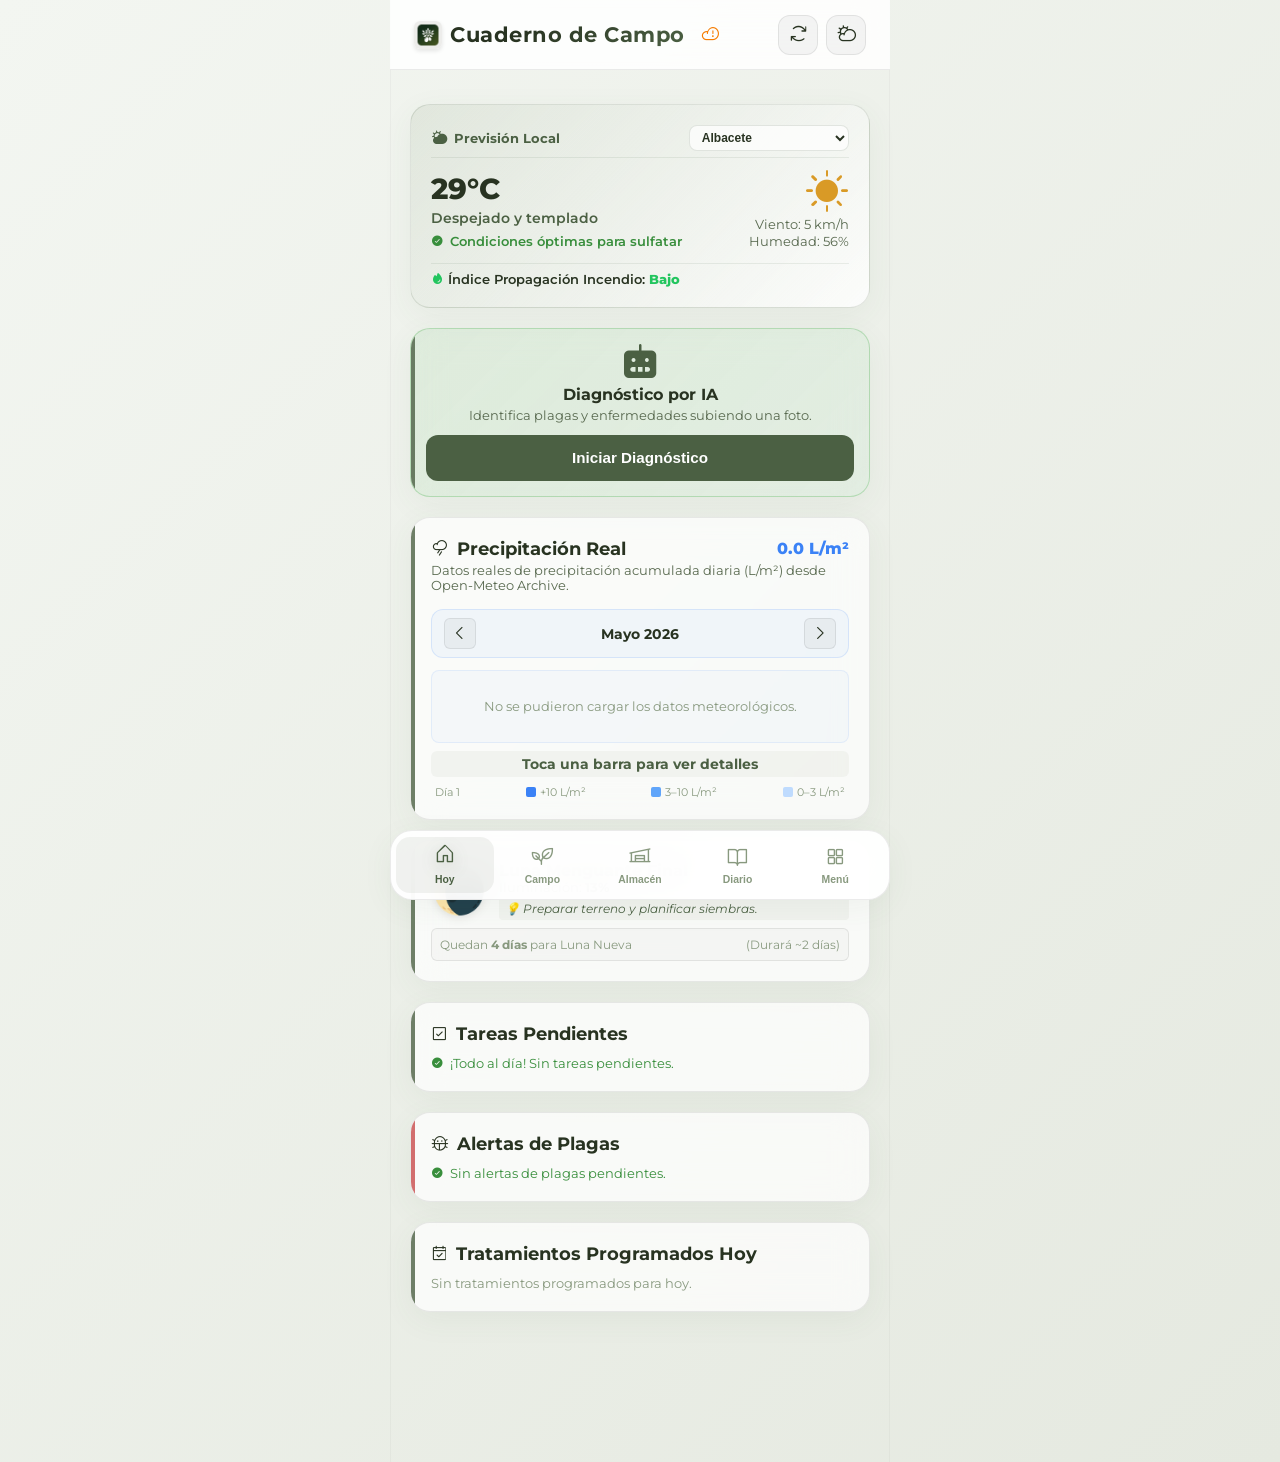
==== commit b1619a3a: "fix: bump cache version to v26 for cache busting" ====
--- a/index.html
+++ b/index.html
@@ -32,7 +32,7 @@
     <script src="./qrious.min.js"></script>
 
     <!-- Stylesheet -->
-    <link rel="stylesheet" href="styles.css?v=25">
+    <link rel="stylesheet" href="styles.css?v=26">
 </head>
 <body>
 
@@ -213,6 +213,17 @@
                     <div id="olivar-safety-alert" class="safety-alert safe">
                         <i class="ph-fill ph-check-circle"></i>
                         <span>Finca segura para recogida.</span>
+                    </div>
+
+                    <!-- Registro de Plantaciones (Olivar) -->
+                    <div class="card">
+                        <div style="display: flex; justify-content: space-between; align-items: center; margin-bottom: 10px;">
+                            <span class="card-title" style="margin: 0;"><i class="ph ph-tree"></i> Variedades / Olivos</span>
+                            <button class="btn" style="width: auto; padding: 6px 12px; font-size: 0.75rem; border-radius: 8px;" onclick="openAddPlantingModal()">Añadir Variedad</button>
+                        </div>
+                        <div id="olivar-plantings-list" class="item-grid" style="gap: 8px;">
+                            <!-- Variedades inyectadas -->
+                        </div>
                     </div>
 
                     <!-- Tareas del Olivar -->
@@ -1273,6 +1284,16 @@
                         </select>
                     </div>
                     <div class="input-group">
+                        <label class="input-label">Variedad de Olivo</label>
+                        <select id="edit-olivo-variety-select" class="form-select" onchange="onOlivoVarietySelectChange()">
+                            <!-- Inyectado dinámicamente -->
+                        </select>
+                    </div>
+                    <div class="input-group hidden" id="group-olivo-new-variety">
+                        <label class="input-label" style="color: var(--secondary);">Nombre de la Nueva Variedad (Se añadirá a la lista de plantas)</label>
+                        <input type="text" id="edit-olivo-new-variety-input" class="form-input" placeholder="Ej: Hojiblanca, Arbequina de regadío...">
+                    </div>
+                    <div class="input-group">
                         <label class="input-label">Notas / Observaciones</label>
                         <textarea id="edit-olivo-notes" class="form-textarea" style="height: 70px;" placeholder="Añade detalles sobre el estado del árbol o plaga detectada..."></textarea>
                     </div>
@@ -1300,8 +1321,14 @@
                         <input type="text" id="edit-dripper-info" class="form-input" readonly style="background: rgba(0,0,0,0.03);">
                     </div>
                     <div class="input-group">
-                        <label class="input-label">Variedad / Cultivo Sembrado</label>
-                        <input type="text" id="edit-dripper-plant" class="form-input" required placeholder="Ej: Tomate Raf, Lechuga...">
+                        <label class="input-label">Cultivo / Variedad Asignada</label>
+                        <select id="edit-dripper-plant-select" class="form-select" onchange="onDripperPlantSelectChange()">
+                            <!-- Inyectado dinámicamente -->
+                        </select>
+                    </div>
+                    <div class="input-group hidden" id="group-dripper-new-plant">
+                        <label class="input-label" style="color: var(--secondary);">Nombre del Nuevo Cultivo (Se añadirá a la lista de plantas)</label>
+                        <input type="text" id="edit-dripper-new-plant-input" class="form-input" placeholder="Ej: Tomate Raf Ecológico, Berenjena...">
                     </div>
                     <button type="submit" class="btn" style="height: 44px; padding: 0;"><i class="ph ph-floppy-disk"></i> Guardar Cultivo</button>
                 </form>
@@ -1316,7 +1343,7 @@
     </div>
 
     <!-- Script de lógica de la aplicación -->
-    <script src="app.js?v=25"></script>
+    <script src="app.js?v=26"></script>
 
     <!-- Register Service Worker -->
     <script>
